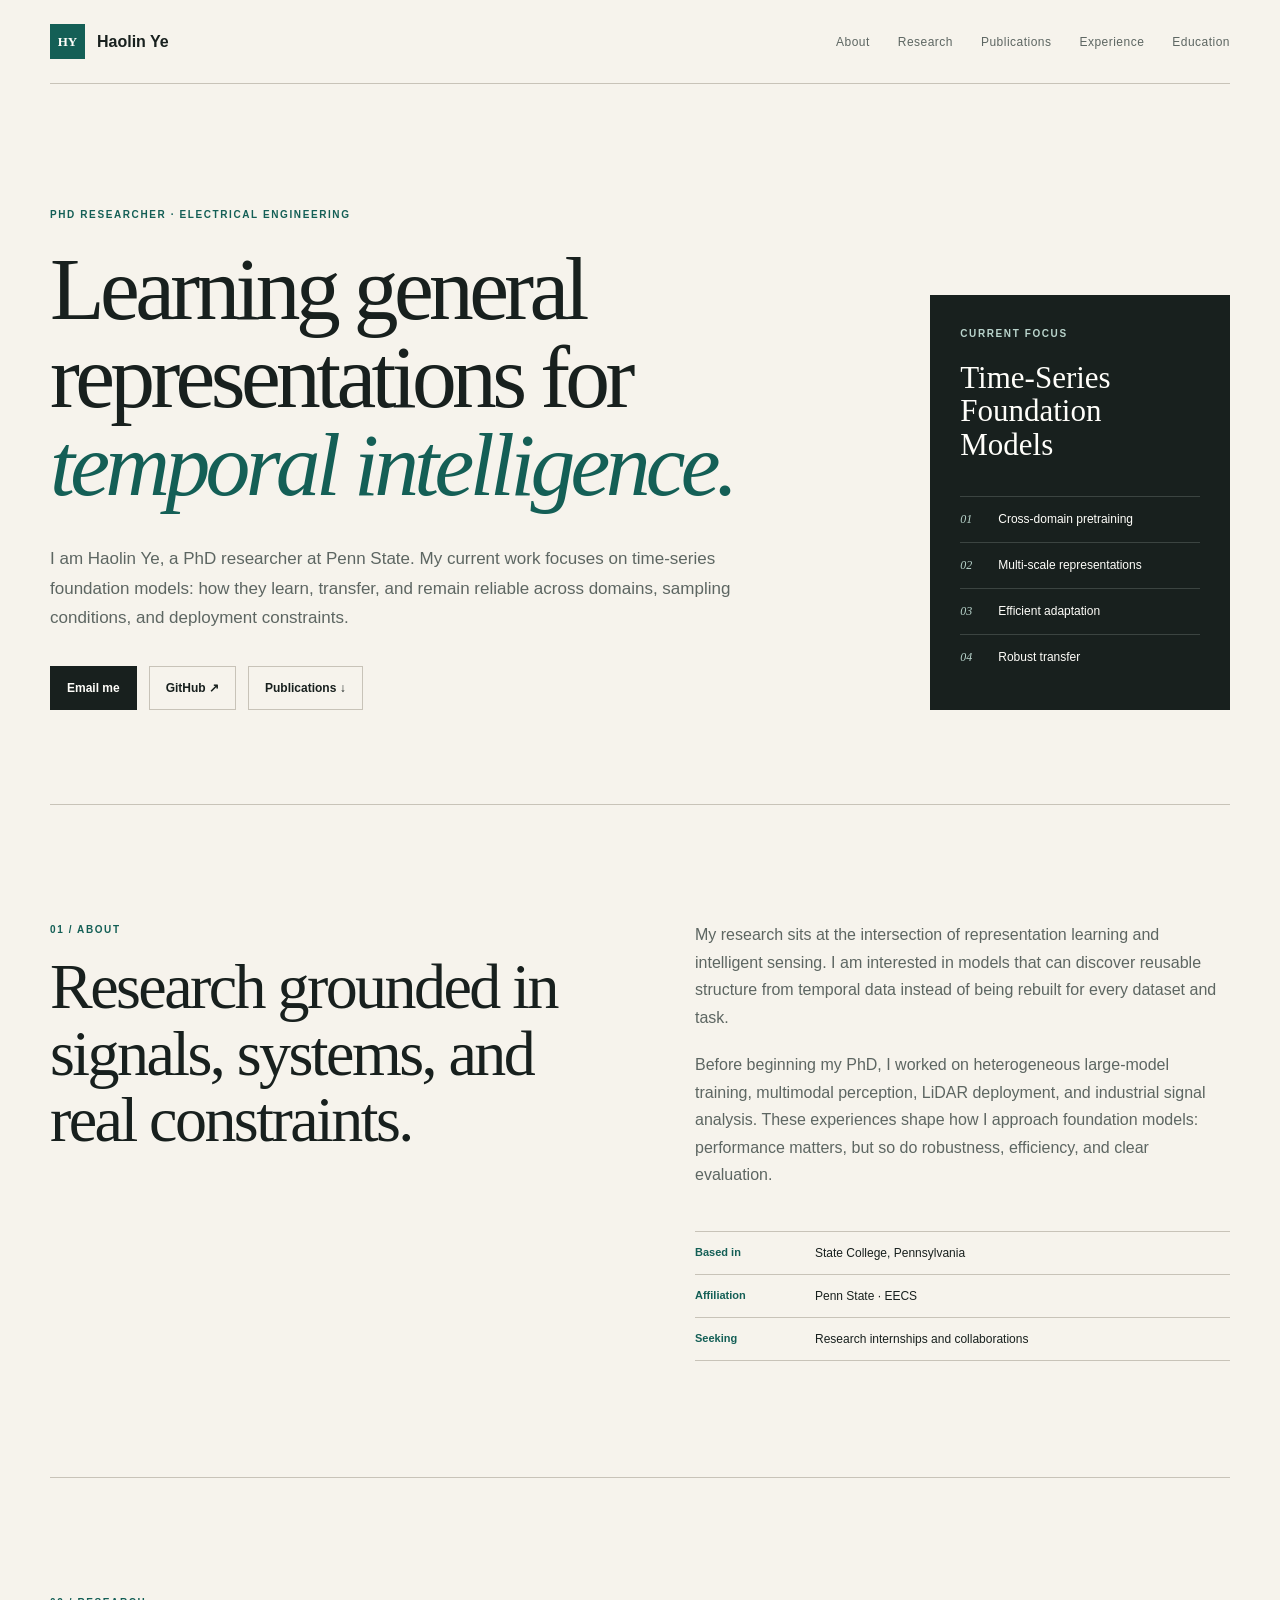
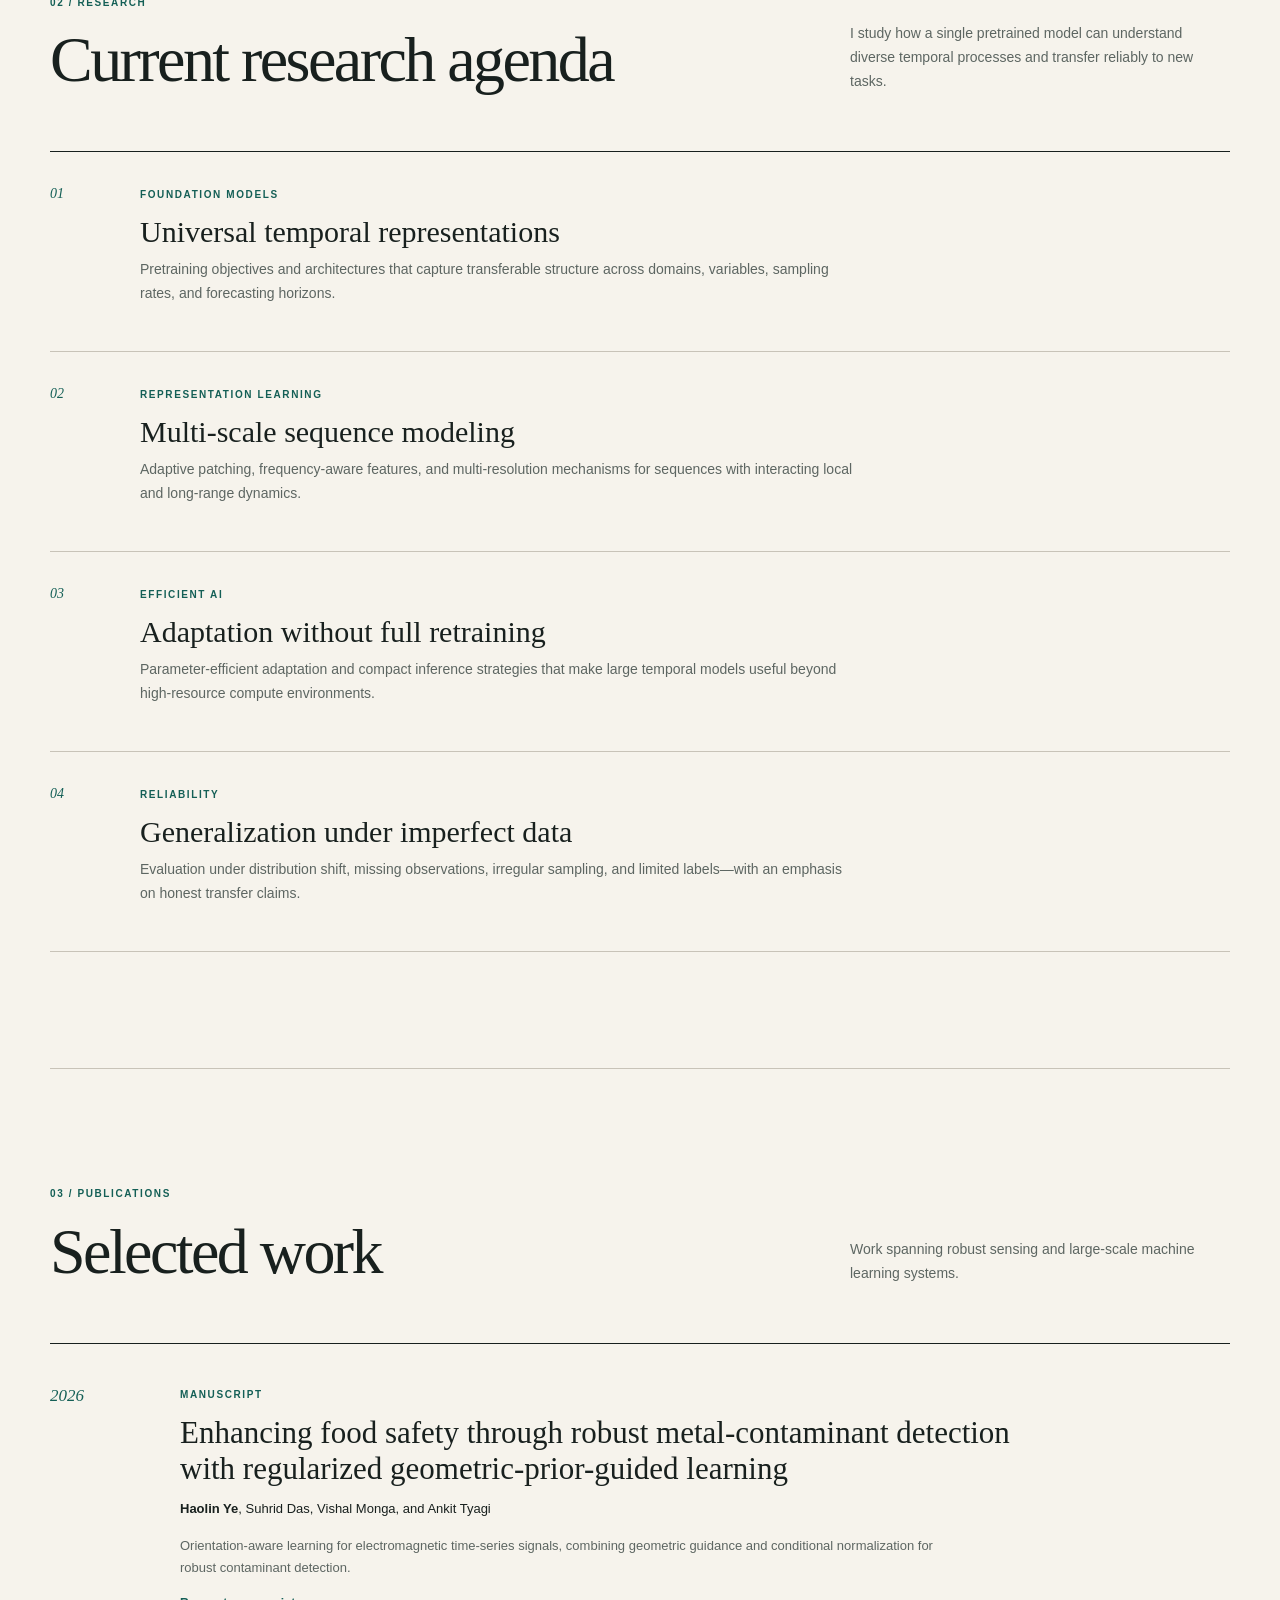
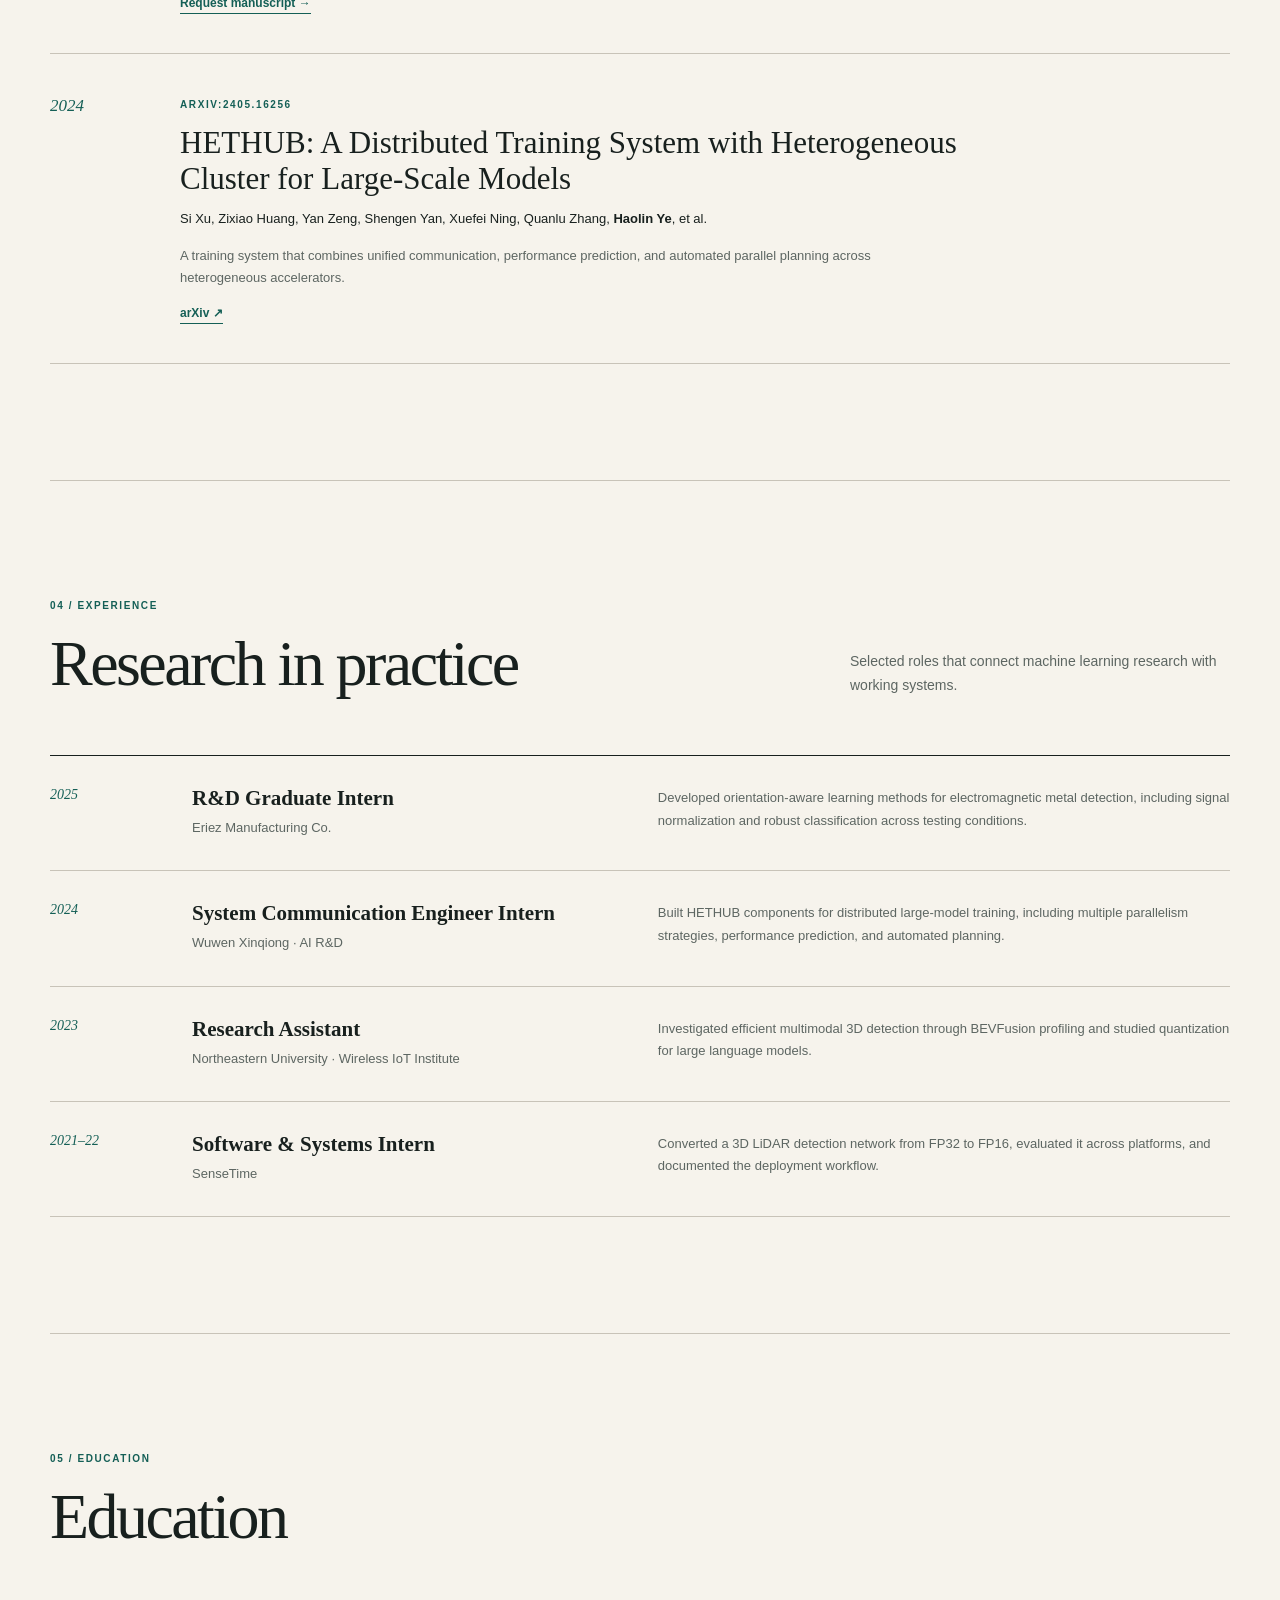
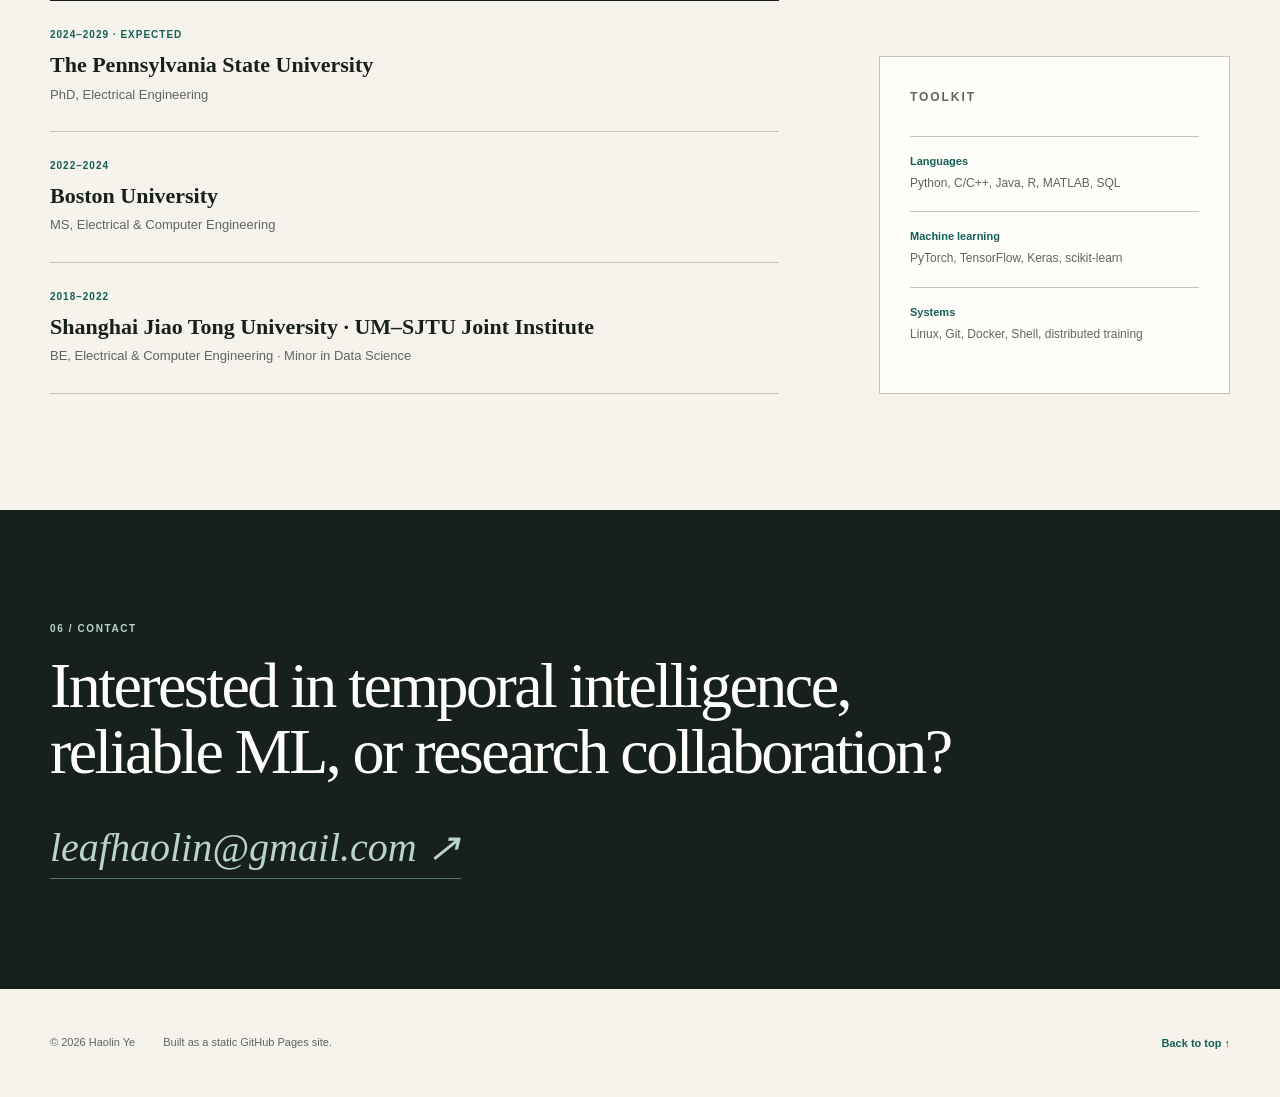
==== index.html @ 3d8181b7 "Rebuild site for GitHub Pages" ====
<!doctype html>
<html lang="en">
  <head>
    <meta charset="utf-8" />
    <meta name="viewport" content="width=device-width, initial-scale=1" />
    <meta name="theme-color" content="#f6f3ec" />
    <meta
      name="description"
      content="Haolin Ye is a PhD researcher in Electrical Engineering at Penn State, studying time-series foundation models, robust learning, and deployable AI systems."
    />
    <meta property="og:title" content="Haolin Ye | PhD Researcher" />
    <meta
      property="og:description"
      content="Research in time-series foundation models, robust learning, and deployable AI systems."
    />
    <meta property="og:type" content="website" />
    <meta property="og:url" content="https://leaf-hl.github.io/" />
    <link rel="canonical" href="https://leaf-hl.github.io/" />
    <link rel="stylesheet" href="styles.css" />
    <title>Haolin Ye | PhD Researcher</title>
  </head>
  <body>
    <a class="skip-link" href="#main">Skip to content</a>

    <header class="site-header">
      <a class="identity" href="#top" aria-label="Haolin Ye, homepage">
        <span class="identity-mark" aria-hidden="true">HY</span>
        <span>Haolin Ye</span>
      </a>
      <button class="menu-button" type="button" aria-expanded="false" aria-controls="site-nav">
        Menu
      </button>
      <nav id="site-nav" class="site-nav" aria-label="Primary navigation">
        <a href="#about">About</a>
        <a href="#research">Research</a>
        <a href="#publications">Publications</a>
        <a href="#experience">Experience</a>
        <a href="#education">Education</a>
      </nav>
    </header>

    <main id="main">
      <section class="hero" id="top">
        <div class="hero-copy">
          <p class="eyebrow">PhD Researcher · Electrical Engineering</p>
          <h1>Learning general representations for <em>temporal intelligence.</em></h1>
          <p class="hero-summary">
            I am Haolin Ye, a PhD researcher at Penn State. My current work focuses on
            time-series foundation models: how they learn, transfer, and remain reliable across
            domains, sampling conditions, and deployment constraints.
          </p>
          <div class="hero-links" aria-label="Contact and profiles">
            <a class="primary-link" href="mailto:leafhaolin@gmail.com">Email me</a>
            <a href="https://github.com/Leaf-hl" target="_blank" rel="noreferrer">GitHub ↗</a>
            <a href="#publications">Publications ↓</a>
          </div>
        </div>

        <aside class="focus-card" aria-label="Current research focus">
          <p class="card-label">Current focus</p>
          <p class="focus-title">Time-Series Foundation Models</p>
          <ol>
            <li><span>01</span>Cross-domain pretraining</li>
            <li><span>02</span>Multi-scale representations</li>
            <li><span>03</span>Efficient adaptation</li>
            <li><span>04</span>Robust transfer</li>
          </ol>
        </aside>
      </section>

      <section class="section intro-grid" id="about">
        <div>
          <p class="section-index">01 / About</p>
          <h2>Research grounded in signals, systems, and real constraints.</h2>
        </div>
        <div class="prose">
          <p>
            My research sits at the intersection of representation learning and intelligent
            sensing. I am interested in models that can discover reusable structure from temporal
            data instead of being rebuilt for every dataset and task.
          </p>
          <p>
            Before beginning my PhD, I worked on heterogeneous large-model training, multimodal
            perception, LiDAR deployment, and industrial signal analysis. These experiences shape
            how I approach foundation models: performance matters, but so do robustness,
            efficiency, and clear evaluation.
          </p>
          <dl class="quick-facts">
            <div><dt>Based in</dt><dd>State College, Pennsylvania</dd></div>
            <div><dt>Affiliation</dt><dd>Penn State · EECS</dd></div>
            <div><dt>Seeking</dt><dd>Research internships and collaborations</dd></div>
          </dl>
        </div>
      </section>

      <section class="section" id="research">
        <div class="section-heading">
          <div>
            <p class="section-index">02 / Research</p>
            <h2>Current research agenda</h2>
          </div>
          <p>
            I study how a single pretrained model can understand diverse temporal processes and
            transfer reliably to new tasks.
          </p>
        </div>

        <div class="research-list">
          <article>
            <span class="research-number">01</span>
            <div>
              <p class="card-label">Foundation models</p>
              <h3>Universal temporal representations</h3>
              <p>
                Pretraining objectives and architectures that capture transferable structure
                across domains, variables, sampling rates, and forecasting horizons.
              </p>
            </div>
          </article>
          <article>
            <span class="research-number">02</span>
            <div>
              <p class="card-label">Representation learning</p>
              <h3>Multi-scale sequence modeling</h3>
              <p>
                Adaptive patching, frequency-aware features, and multi-resolution mechanisms for
                sequences with interacting local and long-range dynamics.
              </p>
            </div>
          </article>
          <article>
            <span class="research-number">03</span>
            <div>
              <p class="card-label">Efficient AI</p>
              <h3>Adaptation without full retraining</h3>
              <p>
                Parameter-efficient adaptation and compact inference strategies that make large
                temporal models useful beyond high-resource compute environments.
              </p>
            </div>
          </article>
          <article>
            <span class="research-number">04</span>
            <div>
              <p class="card-label">Reliability</p>
              <h3>Generalization under imperfect data</h3>
              <p>
                Evaluation under distribution shift, missing observations, irregular sampling,
                and limited labels—with an emphasis on honest transfer claims.
              </p>
            </div>
          </article>
        </div>
      </section>

      <section class="section" id="publications">
        <div class="section-heading">
          <div>
            <p class="section-index">03 / Publications</p>
            <h2>Selected work</h2>
          </div>
          <p>Work spanning robust sensing and large-scale machine learning systems.</p>
        </div>

        <div class="publication-list">
          <article class="publication-item">
            <div class="publication-year">2026</div>
            <div>
              <p class="publication-status">Manuscript</p>
              <h3>
                Enhancing food safety through robust metal-contaminant detection with regularized
                geometric-prior-guided learning
              </h3>
              <p class="authors">
                <strong>Haolin Ye</strong>, Suhrid Das, Vishal Monga, and Ankit Tyagi
              </p>
              <p class="publication-note">
                Orientation-aware learning for electromagnetic time-series signals, combining
                geometric guidance and conditional normalization for robust contaminant detection.
              </p>
              <a href="mailto:leafhaolin@gmail.com?subject=Paper%20request%3A%20metal-contaminant%20detection">
                Request manuscript →
              </a>
            </div>
          </article>

          <article class="publication-item">
            <div class="publication-year">2024</div>
            <div>
              <p class="publication-status">arXiv:2405.16256</p>
              <h3>
                HETHUB: A Distributed Training System with Heterogeneous Cluster for Large-Scale
                Models
              </h3>
              <p class="authors">
                Si Xu, Zixiao Huang, Yan Zeng, Shengen Yan, Xuefei Ning, Quanlu Zhang,
                <strong>Haolin Ye</strong>, et al.
              </p>
              <p class="publication-note">
                A training system that combines unified communication, performance prediction,
                and automated parallel planning across heterogeneous accelerators.
              </p>
              <a href="https://arxiv.org/abs/2405.16256" target="_blank" rel="noreferrer">
                arXiv ↗
              </a>
            </div>
          </article>
        </div>
      </section>

      <section class="section" id="experience">
        <div class="section-heading">
          <div>
            <p class="section-index">04 / Experience</p>
            <h2>Research in practice</h2>
          </div>
          <p>Selected roles that connect machine learning research with working systems.</p>
        </div>

        <div class="timeline">
          <article>
            <div class="timeline-date">2025</div>
            <div class="timeline-role"><h3>R&amp;D Graduate Intern</h3><p>Eriez Manufacturing Co.</p></div>
            <p>
              Developed orientation-aware learning methods for electromagnetic metal detection,
              including signal normalization and robust classification across testing conditions.
            </p>
          </article>
          <article>
            <div class="timeline-date">2024</div>
            <div class="timeline-role"><h3>System Communication Engineer Intern</h3><p>Wuwen Xinqiong · AI R&amp;D</p></div>
            <p>
              Built HETHUB components for distributed large-model training, including multiple
              parallelism strategies, performance prediction, and automated planning.
            </p>
          </article>
          <article>
            <div class="timeline-date">2023</div>
            <div class="timeline-role"><h3>Research Assistant</h3><p>Northeastern University · Wireless IoT Institute</p></div>
            <p>
              Investigated efficient multimodal 3D detection through BEVFusion profiling and
              studied quantization for large language models.
            </p>
          </article>
          <article>
            <div class="timeline-date">2021–22</div>
            <div class="timeline-role"><h3>Software &amp; Systems Intern</h3><p>SenseTime</p></div>
            <p>
              Converted a 3D LiDAR detection network from FP32 to FP16, evaluated it across
              platforms, and documented the deployment workflow.
            </p>
          </article>
        </div>
      </section>

      <section class="section education-section" id="education">
        <div>
          <p class="section-index">05 / Education</p>
          <h2>Education</h2>
          <div class="education-list">
            <article>
              <p class="education-date">2024–2029 · expected</p>
              <h3>The Pennsylvania State University</h3>
              <p>PhD, Electrical Engineering</p>
            </article>
            <article>
              <p class="education-date">2022–2024</p>
              <h3>Boston University</h3>
              <p>MS, Electrical &amp; Computer Engineering</p>
            </article>
            <article>
              <p class="education-date">2018–2022</p>
              <h3>Shanghai Jiao Tong University · UM–SJTU Joint Institute</h3>
              <p>BE, Electrical &amp; Computer Engineering · Minor in Data Science</p>
            </article>
          </div>
        </div>

        <aside class="toolkit">
          <p class="section-index">Toolkit</p>
          <div><h3>Languages</h3><p>Python, C/C++, Java, R, MATLAB, SQL</p></div>
          <div><h3>Machine learning</h3><p>PyTorch, TensorFlow, Keras, scikit-learn</p></div>
          <div><h3>Systems</h3><p>Linux, Git, Docker, Shell, distributed training</p></div>
        </aside>
      </section>

      <section class="contact-section">
        <p class="section-index inverse">06 / Contact</p>
        <h2>Interested in temporal intelligence, reliable ML, or research collaboration?</h2>
        <a href="mailto:leafhaolin@gmail.com">leafhaolin@gmail.com ↗</a>
      </section>
    </main>

    <footer class="site-footer">
      <p>© <span id="current-year">2026</span> Haolin Ye</p>
      <p>Built as a static GitHub Pages site.</p>
      <a href="#top">Back to top ↑</a>
    </footer>

    <script src="script.js"></script>
  </body>
</html>
---- styles.css ----
:root {
  --paper: #f6f3ec;
  --paper-dark: #e9e3d7;
  --ink: #18201e;
  --muted: #5d6662;
  --green: #145f56;
  --green-soft: #b9d4cc;
  --line: #c8c3b8;
  --white: #fffefa;
  --max: 1180px;
}

* { box-sizing: border-box; }
html { scroll-behavior: smooth; }
body {
  margin: 0;
  color: var(--ink);
  background: var(--paper);
  font-family: Arial, Helvetica, sans-serif;
  -webkit-font-smoothing: antialiased;
}
a { color: inherit; text-decoration: none; }
p { line-height: 1.72; }
strong { font-weight: 700; }
::selection { color: var(--ink); background: var(--green-soft); }

.skip-link {
  position: fixed;
  top: 8px;
  left: 8px;
  z-index: 20;
  padding: 10px 14px;
  color: var(--white);
  background: var(--ink);
  transform: translateY(-150%);
}
.skip-link:focus { transform: translateY(0); }

.site-header,
.hero,
.section,
.site-footer {
  width: min(var(--max), calc(100% - 64px));
  margin-inline: auto;
}

.site-header {
  min-height: 84px;
  display: flex;
  align-items: center;
  justify-content: space-between;
  border-bottom: 1px solid var(--line);
}
.identity { display: inline-flex; align-items: center; gap: 12px; font-weight: 700; }
.identity-mark {
  width: 35px;
  height: 35px;
  display: grid;
  place-items: center;
  color: var(--white);
  background: var(--green);
  font: 700 13px Georgia, serif;
}
.site-nav { display: flex; align-items: center; gap: 28px; }
.site-nav a { color: var(--muted); font-size: 12px; letter-spacing: .04em; }
.site-nav a:hover,
.site-nav a:focus-visible { color: var(--green); }
.menu-button { display: none; }

.hero {
  min-height: 720px;
  padding: 112px 0 94px;
  display: grid;
  grid-template-columns: minmax(0, 1.45fr) minmax(280px, .55fr);
  gap: 90px;
  align-items: end;
}
.eyebrow,
.section-index,
.card-label,
.publication-status {
  margin: 0;
  color: var(--green);
  font-size: 10px;
  font-weight: 700;
  letter-spacing: .16em;
  text-transform: uppercase;
}
.hero h1 {
  max-width: 870px;
  margin: 22px 0 36px;
  font: 400 clamp(52px, 7vw, 92px)/.98 Georgia, "Times New Roman", serif;
  letter-spacing: -.052em;
}
.hero h1 em { color: var(--green); font-weight: 400; }
.hero-summary { max-width: 700px; margin: 0; color: var(--muted); font-size: 17px; }
.hero-links { margin-top: 34px; display: flex; flex-wrap: wrap; gap: 12px; align-items: center; }
.hero-links a {
  min-height: 44px;
  padding: 0 16px;
  display: inline-flex;
  align-items: center;
  border: 1px solid var(--line);
  font-size: 12px;
  font-weight: 700;
}
.hero-links .primary-link { color: var(--white); border-color: var(--ink); background: var(--ink); }
.hero-links a:hover { border-color: var(--green); }

.focus-card { padding: 30px; color: var(--white); background: var(--ink); }
.focus-card .card-label { color: var(--green-soft); }
.focus-title { margin: 18px 0 35px; font: 400 31px/1.08 Georgia, serif; }
.focus-card ol { margin: 0; padding: 0; list-style: none; }
.focus-card li { padding: 15px 0; display: grid; grid-template-columns: 38px 1fr; border-top: 1px solid #3b4441; font-size: 12px; }
.focus-card li span { color: var(--green-soft); font: italic 12px Georgia, serif; }

.section { padding: 116px 0; border-top: 1px solid var(--line); }
.section h2,
.contact-section h2 {
  margin: 16px 0 0;
  font: 400 clamp(39px, 5vw, 65px)/1.04 Georgia, "Times New Roman", serif;
  letter-spacing: -.04em;
}
.intro-grid { display: grid; grid-template-columns: 1fr 1fr; gap: 110px; }
.prose > p { margin: 0 0 20px; color: var(--muted); font-size: 16px; }
.quick-facts { margin: 42px 0 0; border-top: 1px solid var(--line); }
.quick-facts div { padding: 14px 0; display: grid; grid-template-columns: 120px 1fr; border-bottom: 1px solid var(--line); }
.quick-facts dt { color: var(--green); font-size: 11px; font-weight: 700; }
.quick-facts dd { margin: 0; font-size: 12px; }

.section-heading { margin-bottom: 58px; display: grid; grid-template-columns: 1fr 380px; gap: 70px; align-items: end; }
.section-heading > p { margin: 0; color: var(--muted); font-size: 14px; }
.research-list { border-top: 1px solid var(--ink); }
.research-list article {
  min-height: 200px;
  padding: 34px 0;
  display: grid;
  grid-template-columns: 90px 1fr;
  border-bottom: 1px solid var(--line);
}
.research-number { color: var(--green); font: italic 14px Georgia, serif; }
.research-list h3 { margin: 11px 0 9px; font: 400 30px/1.1 Georgia, serif; }
.research-list article p:last-child { max-width: 720px; margin: 0; color: var(--muted); font-size: 14px; }

.publication-list { border-top: 1px solid var(--ink); }
.publication-item { padding: 42px 0; display: grid; grid-template-columns: 130px 1fr; border-bottom: 1px solid var(--line); }
.publication-year { color: var(--green); font: italic 17px Georgia, serif; }
.publication-item h3 { max-width: 870px; margin: 12px 0 11px; font: 400 31px/1.16 Georgia, serif; }
.authors { margin: 0; color: var(--ink); font-size: 13px; }
.publication-note { max-width: 760px; margin: 14px 0; color: var(--muted); font-size: 13px; }
.publication-item a { color: var(--green); font-size: 12px; font-weight: 700; border-bottom: 1px solid var(--green); padding-bottom: 3px; }

.timeline { border-top: 1px solid var(--ink); }
.timeline article { padding: 31px 0; display: grid; grid-template-columns: 100px 1fr 1.35fr; gap: 42px; border-bottom: 1px solid var(--line); }
.timeline-date { color: var(--green); font: italic 14px Georgia, serif; }
.timeline-role h3 { margin: 0 0 6px; font: 600 21px/1.14 Georgia, serif; }
.timeline-role p,
.timeline article > p { margin: 0; color: var(--muted); font-size: 13px; }

.education-section { display: grid; grid-template-columns: 1.35fr .65fr; gap: 100px; }
.education-list { margin-top: 50px; border-top: 1px solid var(--ink); }
.education-list article { padding: 25px 0; border-bottom: 1px solid var(--line); }
.education-date { margin: 0 0 9px; color: var(--green); font-size: 10px; font-weight: 700; letter-spacing: .1em; text-transform: uppercase; }
.education-list h3 { margin: 0 0 6px; font: 600 22px/1.15 Georgia, serif; }
.education-list article > p:last-child { margin: 0; color: var(--muted); font-size: 13px; }
.toolkit { align-self: end; padding: 30px; border: 1px solid var(--line); background: var(--white); }
.toolkit > div { padding: 18px 0; border-top: 1px solid var(--line); }
.toolkit > div:first-of-type { margin-top: 28px; }
.toolkit h3 { margin: 0 0 6px; color: var(--green); font-size: 11px; }
.toolkit p { margin: 0; color: var(--muted); font-size: 12px; }

.contact-section { padding: 110px max(32px, calc((100vw - var(--max)) / 2)); color: var(--white); background: var(--ink); }
.section-index.inverse { color: var(--green-soft); }
.contact-section h2 { max-width: 980px; }
.contact-section > a { display: inline-block; margin-top: 38px; color: var(--green-soft); font: italic clamp(24px, 3.2vw, 40px) Georgia, serif; border-bottom: 1px solid #59766f; padding-bottom: 7px; }

.site-footer { min-height: 108px; display: flex; align-items: center; gap: 28px; }
.site-footer p { margin: 0; color: var(--muted); font-size: 11px; }
.site-footer p:nth-child(2) { margin-right: auto; }
.site-footer a { color: var(--green); font-size: 11px; font-weight: 700; }

@media (max-width: 850px) {
  .hero { grid-template-columns: 1fr; min-height: auto; }
  .focus-card { max-width: 520px; }
  .intro-grid,
  .education-section { grid-template-columns: 1fr; gap: 60px; }
  .section-heading { grid-template-columns: 1fr; gap: 24px; }
  .timeline article { grid-template-columns: 75px 1fr; gap: 16px 30px; }
  .timeline article > p { grid-column: 2; }
}

@media (max-width: 650px) {
  .site-header,
  .hero,
  .section,
  .site-footer { width: min(var(--max), calc(100% - 36px)); }
  .site-header { position: relative; min-height: 70px; }
  .menu-button { display: inline-flex; border: 0; color: var(--green); background: transparent; font: 700 11px Arial, sans-serif; text-transform: uppercase; letter-spacing: .1em; }
  .site-nav {
    position: absolute;
    top: 70px;
    left: -18px;
    right: -18px;
    z-index: 10;
    padding: 18px;
    display: none;
    flex-direction: column;
    align-items: stretch;
    gap: 0;
    border-bottom: 1px solid var(--line);
    background: var(--paper);
  }
  .site-nav.is-open { display: flex; }
  .site-nav a { padding: 12px 0; }
  .hero { padding: 76px 0; gap: 54px; }
  .hero h1 { font-size: clamp(46px, 14vw, 68px); }
  .section { padding: 80px 0; }
  .research-list article { grid-template-columns: 44px 1fr; }
  .publication-item { grid-template-columns: 1fr; gap: 14px; }
  .timeline article { grid-template-columns: 1fr; }
  .timeline article > p { grid-column: 1; }
  .site-footer { padding: 28px 0; flex-wrap: wrap; }
  .site-footer p:nth-child(2) { width: 100%; order: 3; }
}

@media (prefers-reduced-motion: reduce) {
  html { scroll-behavior: auto; }
}
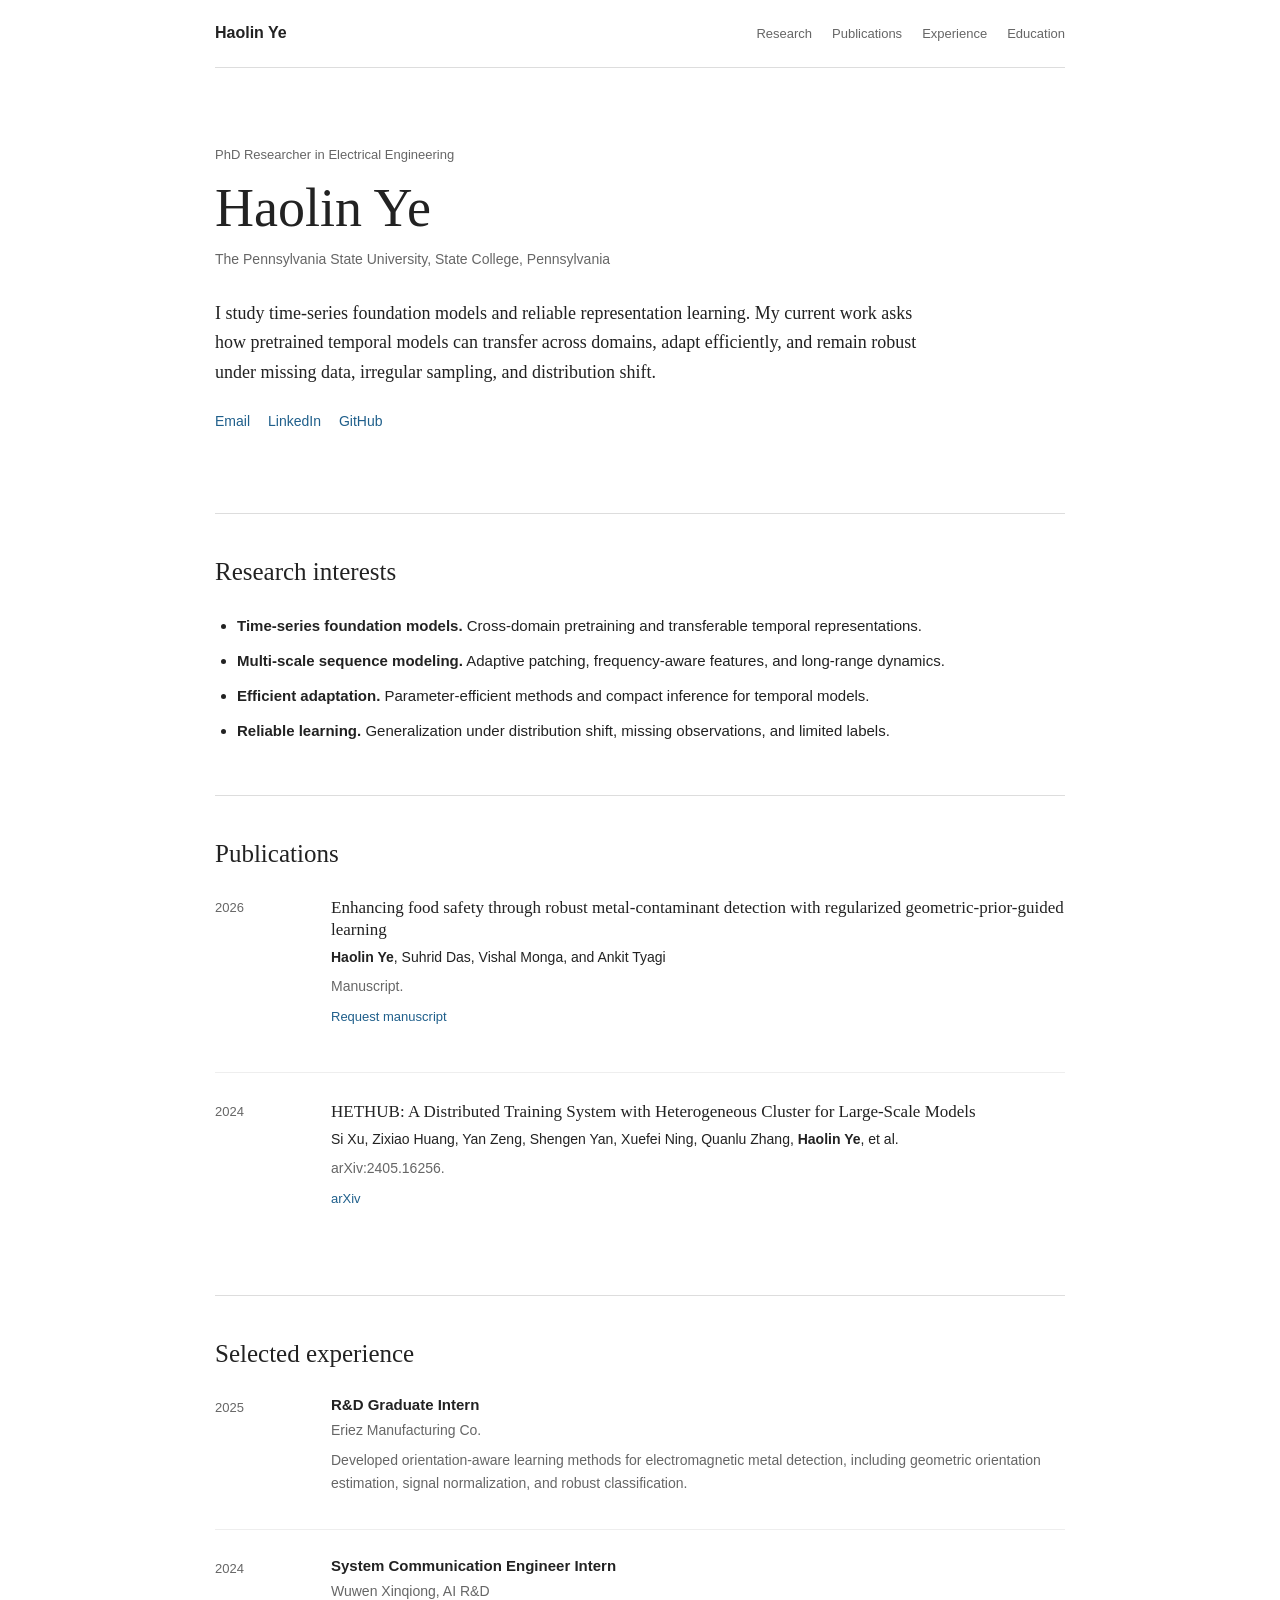
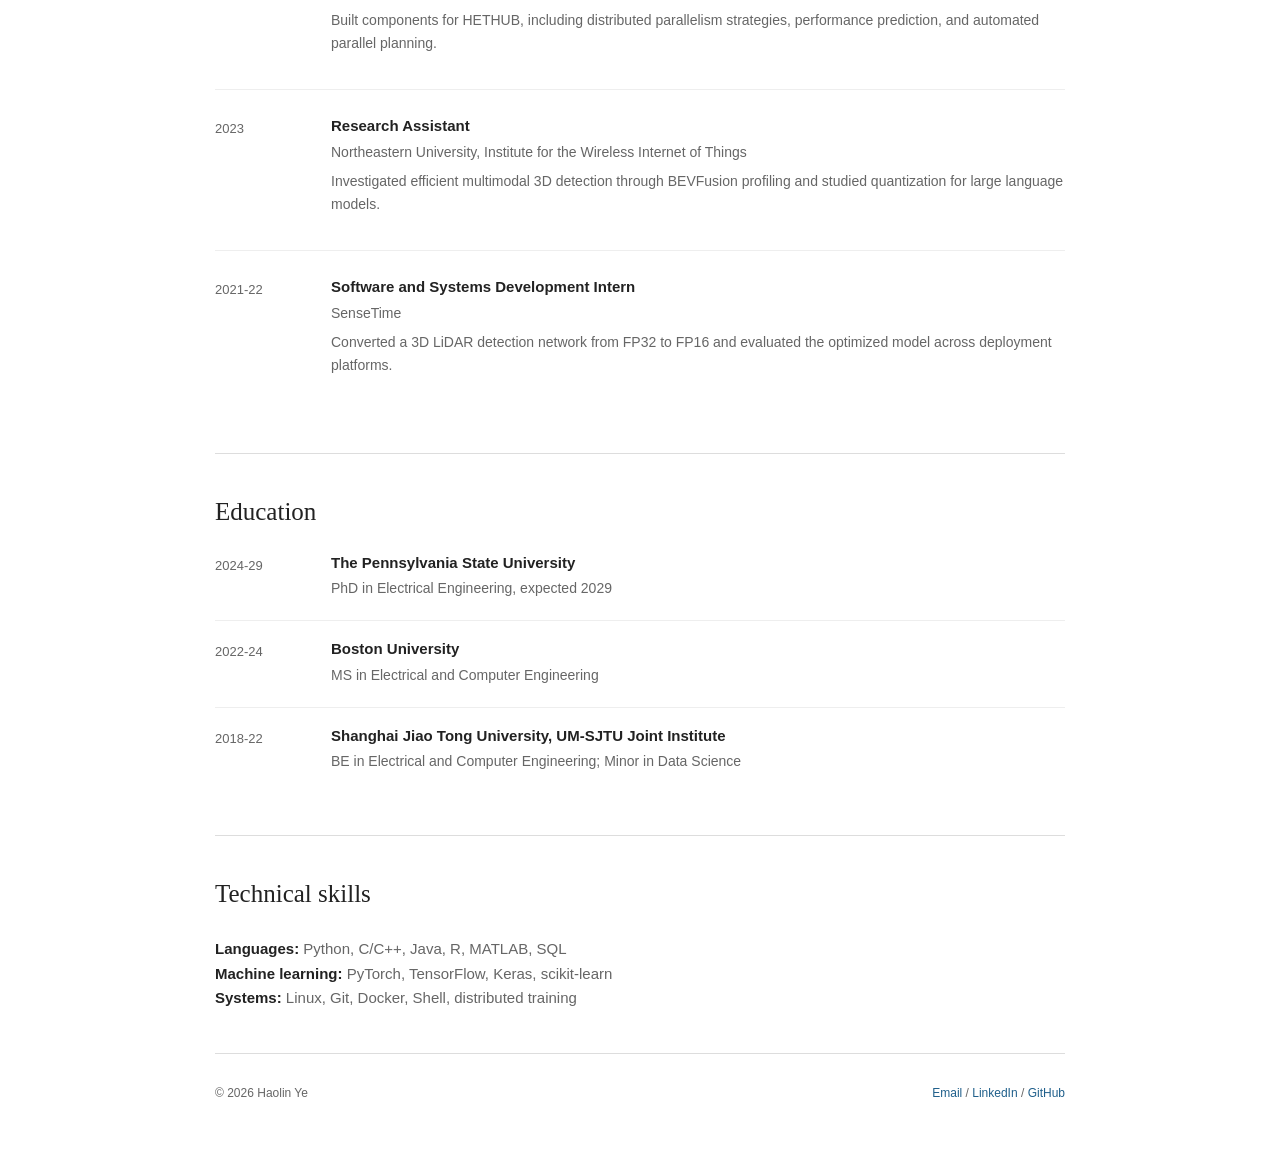
==== commit 4724a7f4: "Simplify academic homepage" ====
--- a/index.html
+++ b/index.html
@@ -3,15 +3,15 @@
   <head>
     <meta charset="utf-8" />
     <meta name="viewport" content="width=device-width, initial-scale=1" />
-    <meta name="theme-color" content="#f6f3ec" />
+    <meta name="theme-color" content="#ffffff" />
     <meta
       name="description"
-      content="Haolin Ye is a PhD researcher in Electrical Engineering at Penn State, studying time-series foundation models, robust learning, and deployable AI systems."
+      content="Haolin Ye is a PhD researcher in Electrical Engineering at Penn State working on time-series foundation models, robust learning, and efficient AI systems."
     />
     <meta property="og:title" content="Haolin Ye | PhD Researcher" />
     <meta
       property="og:description"
-      content="Research in time-series foundation models, robust learning, and deployable AI systems."
+      content="Research in time-series foundation models, robust learning, and efficient AI systems."
     />
     <meta property="og:type" content="website" />
     <meta property="og:url" content="https://leaf-hl.github.io/" />
@@ -23,15 +23,8 @@
     <a class="skip-link" href="#main">Skip to content</a>
 
     <header class="site-header">
-      <a class="identity" href="#top" aria-label="Haolin Ye, homepage">
-        <span class="identity-mark" aria-hidden="true">HY</span>
-        <span>Haolin Ye</span>
-      </a>
-      <button class="menu-button" type="button" aria-expanded="false" aria-controls="site-nav">
-        Menu
-      </button>
-      <nav id="site-nav" class="site-nav" aria-label="Primary navigation">
-        <a href="#about">About</a>
+      <a class="site-name" href="#top">Haolin Ye</a>
+      <nav aria-label="Primary navigation">
         <a href="#research">Research</a>
         <a href="#publications">Publications</a>
         <a href="#experience">Experience</a>
@@ -40,261 +33,187 @@
     </header>
 
     <main id="main">
-      <section class="hero" id="top">
-        <div class="hero-copy">
-          <p class="eyebrow">PhD Researcher · Electrical Engineering</p>
-          <h1>Learning general representations for <em>temporal intelligence.</em></h1>
-          <p class="hero-summary">
-            I am Haolin Ye, a PhD researcher at Penn State. My current work focuses on
-            time-series foundation models: how they learn, transfer, and remain reliable across
-            domains, sampling conditions, and deployment constraints.
-          </p>
-          <div class="hero-links" aria-label="Contact and profiles">
-            <a class="primary-link" href="mailto:leafhaolin@gmail.com">Email me</a>
-            <a href="https://github.com/Leaf-hl" target="_blank" rel="noreferrer">GitHub ↗</a>
-            <a href="#publications">Publications ↓</a>
-          </div>
-        </div>
-
-        <aside class="focus-card" aria-label="Current research focus">
-          <p class="card-label">Current focus</p>
-          <p class="focus-title">Time-Series Foundation Models</p>
-          <ol>
-            <li><span>01</span>Cross-domain pretraining</li>
-            <li><span>02</span>Multi-scale representations</li>
-            <li><span>03</span>Efficient adaptation</li>
-            <li><span>04</span>Robust transfer</li>
-          </ol>
-        </aside>
-      </section>
-
-      <section class="section intro-grid" id="about">
-        <div>
-          <p class="section-index">01 / About</p>
-          <h2>Research grounded in signals, systems, and real constraints.</h2>
-        </div>
-        <div class="prose">
-          <p>
-            My research sits at the intersection of representation learning and intelligent
-            sensing. I am interested in models that can discover reusable structure from temporal
-            data instead of being rebuilt for every dataset and task.
-          </p>
-          <p>
-            Before beginning my PhD, I worked on heterogeneous large-model training, multimodal
-            perception, LiDAR deployment, and industrial signal analysis. These experiences shape
-            how I approach foundation models: performance matters, but so do robustness,
-            efficiency, and clear evaluation.
-          </p>
-          <dl class="quick-facts">
-            <div><dt>Based in</dt><dd>State College, Pennsylvania</dd></div>
-            <div><dt>Affiliation</dt><dd>Penn State · EECS</dd></div>
-            <div><dt>Seeking</dt><dd>Research internships and collaborations</dd></div>
-          </dl>
-        </div>
+      <section class="intro" id="top">
+        <p class="kicker">PhD Researcher in Electrical Engineering</p>
+        <h1>Haolin Ye</h1>
+        <p class="affiliation">
+          The Pennsylvania State University, State College, Pennsylvania
+        </p>
+        <p class="summary">
+          I study time-series foundation models and reliable representation learning. My current
+          work asks how pretrained temporal models can transfer across domains, adapt efficiently,
+          and remain robust under missing data, irregular sampling, and distribution shift.
+        </p>
+        <p class="links" aria-label="Contact and profiles">
+          <a href="mailto:leafhaolin@gmail.com">Email</a>
+          <a href="https://www.linkedin.com/in/haolin-ye-6b43791b0/" target="_blank" rel="noreferrer">LinkedIn</a>
+          <a href="https://github.com/Leaf-hl" target="_blank" rel="noreferrer">GitHub</a>
+        </p>
       </section>
 
       <section class="section" id="research">
-        <div class="section-heading">
-          <div>
-            <p class="section-index">02 / Research</p>
-            <h2>Current research agenda</h2>
-          </div>
-          <p>
-            I study how a single pretrained model can understand diverse temporal processes and
-            transfer reliably to new tasks.
-          </p>
-        </div>
-
-        <div class="research-list">
-          <article>
-            <span class="research-number">01</span>
-            <div>
-              <p class="card-label">Foundation models</p>
-              <h3>Universal temporal representations</h3>
-              <p>
-                Pretraining objectives and architectures that capture transferable structure
-                across domains, variables, sampling rates, and forecasting horizons.
-              </p>
-            </div>
-          </article>
-          <article>
-            <span class="research-number">02</span>
-            <div>
-              <p class="card-label">Representation learning</p>
-              <h3>Multi-scale sequence modeling</h3>
-              <p>
-                Adaptive patching, frequency-aware features, and multi-resolution mechanisms for
-                sequences with interacting local and long-range dynamics.
-              </p>
-            </div>
-          </article>
-          <article>
-            <span class="research-number">03</span>
-            <div>
-              <p class="card-label">Efficient AI</p>
-              <h3>Adaptation without full retraining</h3>
-              <p>
-                Parameter-efficient adaptation and compact inference strategies that make large
-                temporal models useful beyond high-resource compute environments.
-              </p>
-            </div>
-          </article>
-          <article>
-            <span class="research-number">04</span>
-            <div>
-              <p class="card-label">Reliability</p>
-              <h3>Generalization under imperfect data</h3>
-              <p>
-                Evaluation under distribution shift, missing observations, irregular sampling,
-                and limited labels—with an emphasis on honest transfer claims.
-              </p>
-            </div>
-          </article>
-        </div>
+        <h2>Research interests</h2>
+        <ul class="interest-list">
+          <li>
+            <strong>Time-series foundation models.</strong>
+            Cross-domain pretraining and transferable temporal representations.
+          </li>
+          <li>
+            <strong>Multi-scale sequence modeling.</strong>
+            Adaptive patching, frequency-aware features, and long-range dynamics.
+          </li>
+          <li>
+            <strong>Efficient adaptation.</strong>
+            Parameter-efficient methods and compact inference for temporal models.
+          </li>
+          <li>
+            <strong>Reliable learning.</strong>
+            Generalization under distribution shift, missing observations, and limited labels.
+          </li>
+        </ul>
       </section>
 
       <section class="section" id="publications">
-        <div class="section-heading">
-          <div>
-            <p class="section-index">03 / Publications</p>
-            <h2>Selected work</h2>
-          </div>
-          <p>Work spanning robust sensing and large-scale machine learning systems.</p>
-        </div>
-
-        <div class="publication-list">
-          <article class="publication-item">
-            <div class="publication-year">2026</div>
-            <div>
-              <p class="publication-status">Manuscript</p>
-              <h3>
-                Enhancing food safety through robust metal-contaminant detection with regularized
-                geometric-prior-guided learning
-              </h3>
-              <p class="authors">
-                <strong>Haolin Ye</strong>, Suhrid Das, Vishal Monga, and Ankit Tyagi
-              </p>
-              <p class="publication-note">
-                Orientation-aware learning for electromagnetic time-series signals, combining
-                geometric guidance and conditional normalization for robust contaminant detection.
-              </p>
+        <h2>Publications</h2>
+
+        <article class="publication">
+          <p class="year">2026</p>
+          <div>
+            <h3>
+              Enhancing food safety through robust metal-contaminant detection with regularized
+              geometric-prior-guided learning
+            </h3>
+            <p class="authors">
+              <strong>Haolin Ye</strong>, Suhrid Das, Vishal Monga, and Ankit Tyagi
+            </p>
+            <p class="venue">Manuscript.</p>
+            <p class="paper-links">
               <a href="mailto:leafhaolin@gmail.com?subject=Paper%20request%3A%20metal-contaminant%20detection">
-                Request manuscript →
+                Request manuscript
               </a>
-            </div>
-          </article>
-
-          <article class="publication-item">
-            <div class="publication-year">2024</div>
-            <div>
-              <p class="publication-status">arXiv:2405.16256</p>
-              <h3>
-                HETHUB: A Distributed Training System with Heterogeneous Cluster for Large-Scale
-                Models
-              </h3>
-              <p class="authors">
-                Si Xu, Zixiao Huang, Yan Zeng, Shengen Yan, Xuefei Ning, Quanlu Zhang,
-                <strong>Haolin Ye</strong>, et al.
-              </p>
-              <p class="publication-note">
-                A training system that combines unified communication, performance prediction,
-                and automated parallel planning across heterogeneous accelerators.
-              </p>
-              <a href="https://arxiv.org/abs/2405.16256" target="_blank" rel="noreferrer">
-                arXiv ↗
-              </a>
-            </div>
-          </article>
-        </div>
+            </p>
+          </div>
+        </article>
+
+        <article class="publication">
+          <p class="year">2024</p>
+          <div>
+            <h3>
+              HETHUB: A Distributed Training System with Heterogeneous Cluster for Large-Scale
+              Models
+            </h3>
+            <p class="authors">
+              Si Xu, Zixiao Huang, Yan Zeng, Shengen Yan, Xuefei Ning, Quanlu Zhang,
+              <strong>Haolin Ye</strong>, et al.
+            </p>
+            <p class="venue">arXiv:2405.16256.</p>
+            <p class="paper-links">
+              <a href="https://arxiv.org/abs/2405.16256" target="_blank" rel="noreferrer">arXiv</a>
+            </p>
+          </div>
+        </article>
       </section>
 
       <section class="section" id="experience">
-        <div class="section-heading">
-          <div>
-            <p class="section-index">04 / Experience</p>
-            <h2>Research in practice</h2>
-          </div>
-          <p>Selected roles that connect machine learning research with working systems.</p>
-        </div>
-
-        <div class="timeline">
-          <article>
-            <div class="timeline-date">2025</div>
-            <div class="timeline-role"><h3>R&amp;D Graduate Intern</h3><p>Eriez Manufacturing Co.</p></div>
+        <h2>Selected experience</h2>
+
+        <article class="entry">
+          <div class="entry-meta">2025</div>
+          <div>
+            <h3>R&amp;D Graduate Intern</h3>
+            <p class="organization">Eriez Manufacturing Co.</p>
             <p>
               Developed orientation-aware learning methods for electromagnetic metal detection,
-              including signal normalization and robust classification across testing conditions.
-            </p>
-          </article>
-          <article>
-            <div class="timeline-date">2024</div>
-            <div class="timeline-role"><h3>System Communication Engineer Intern</h3><p>Wuwen Xinqiong · AI R&amp;D</p></div>
-            <p>
-              Built HETHUB components for distributed large-model training, including multiple
-              parallelism strategies, performance prediction, and automated planning.
-            </p>
-          </article>
-          <article>
-            <div class="timeline-date">2023</div>
-            <div class="timeline-role"><h3>Research Assistant</h3><p>Northeastern University · Wireless IoT Institute</p></div>
+              including geometric orientation estimation, signal normalization, and robust
+              classification.
+            </p>
+          </div>
+        </article>
+
+        <article class="entry">
+          <div class="entry-meta">2024</div>
+          <div>
+            <h3>System Communication Engineer Intern</h3>
+            <p class="organization">Wuwen Xinqiong, AI R&amp;D</p>
+            <p>
+              Built components for HETHUB, including distributed parallelism strategies,
+              performance prediction, and automated parallel planning.
+            </p>
+          </div>
+        </article>
+
+        <article class="entry">
+          <div class="entry-meta">2023</div>
+          <div>
+            <h3>Research Assistant</h3>
+            <p class="organization">Northeastern University, Institute for the Wireless Internet of Things</p>
             <p>
               Investigated efficient multimodal 3D detection through BEVFusion profiling and
               studied quantization for large language models.
             </p>
-          </article>
-          <article>
-            <div class="timeline-date">2021–22</div>
-            <div class="timeline-role"><h3>Software &amp; Systems Intern</h3><p>SenseTime</p></div>
-            <p>
-              Converted a 3D LiDAR detection network from FP32 to FP16, evaluated it across
-              platforms, and documented the deployment workflow.
-            </p>
-          </article>
-        </div>
-      </section>
-
-      <section class="section education-section" id="education">
-        <div>
-          <p class="section-index">05 / Education</p>
-          <h2>Education</h2>
-          <div class="education-list">
-            <article>
-              <p class="education-date">2024–2029 · expected</p>
-              <h3>The Pennsylvania State University</h3>
-              <p>PhD, Electrical Engineering</p>
-            </article>
-            <article>
-              <p class="education-date">2022–2024</p>
-              <h3>Boston University</h3>
-              <p>MS, Electrical &amp; Computer Engineering</p>
-            </article>
-            <article>
-              <p class="education-date">2018–2022</p>
-              <h3>Shanghai Jiao Tong University · UM–SJTU Joint Institute</h3>
-              <p>BE, Electrical &amp; Computer Engineering · Minor in Data Science</p>
-            </article>
-          </div>
-        </div>
-
-        <aside class="toolkit">
-          <p class="section-index">Toolkit</p>
-          <div><h3>Languages</h3><p>Python, C/C++, Java, R, MATLAB, SQL</p></div>
-          <div><h3>Machine learning</h3><p>PyTorch, TensorFlow, Keras, scikit-learn</p></div>
-          <div><h3>Systems</h3><p>Linux, Git, Docker, Shell, distributed training</p></div>
-        </aside>
-      </section>
-
-      <section class="contact-section">
-        <p class="section-index inverse">06 / Contact</p>
-        <h2>Interested in temporal intelligence, reliable ML, or research collaboration?</h2>
-        <a href="mailto:leafhaolin@gmail.com">leafhaolin@gmail.com ↗</a>
+          </div>
+        </article>
+
+        <article class="entry">
+          <div class="entry-meta">2021-22</div>
+          <div>
+            <h3>Software and Systems Development Intern</h3>
+            <p class="organization">SenseTime</p>
+            <p>
+              Converted a 3D LiDAR detection network from FP32 to FP16 and evaluated the optimized
+              model across deployment platforms.
+            </p>
+          </div>
+        </article>
+      </section>
+
+      <section class="section" id="education">
+        <h2>Education</h2>
+
+        <article class="entry compact">
+          <div class="entry-meta">2024-29</div>
+          <div>
+            <h3>The Pennsylvania State University</h3>
+            <p>PhD in Electrical Engineering, expected 2029</p>
+          </div>
+        </article>
+
+        <article class="entry compact">
+          <div class="entry-meta">2022-24</div>
+          <div>
+            <h3>Boston University</h3>
+            <p>MS in Electrical and Computer Engineering</p>
+          </div>
+        </article>
+
+        <article class="entry compact">
+          <div class="entry-meta">2018-22</div>
+          <div>
+            <h3>Shanghai Jiao Tong University, UM-SJTU Joint Institute</h3>
+            <p>BE in Electrical and Computer Engineering; Minor in Data Science</p>
+          </div>
+        </article>
+      </section>
+
+      <section class="section" id="skills">
+        <h2>Technical skills</h2>
+        <p>
+          <strong>Languages:</strong> Python, C/C++, Java, R, MATLAB, SQL<br />
+          <strong>Machine learning:</strong> PyTorch, TensorFlow, Keras, scikit-learn<br />
+          <strong>Systems:</strong> Linux, Git, Docker, Shell, distributed training
+        </p>
       </section>
     </main>
 
     <footer class="site-footer">
-      <p>© <span id="current-year">2026</span> Haolin Ye</p>
-      <p>Built as a static GitHub Pages site.</p>
-      <a href="#top">Back to top ↑</a>
+      <p>&copy; <span id="current-year">2026</span> Haolin Ye</p>
+      <p>
+        <a href="mailto:leafhaolin@gmail.com">Email</a>
+        <span aria-hidden="true"> / </span>
+        <a href="https://www.linkedin.com/in/haolin-ye-6b43791b0/" target="_blank" rel="noreferrer">LinkedIn</a>
+        <span aria-hidden="true"> / </span>
+        <a href="https://github.com/Leaf-hl" target="_blank" rel="noreferrer">GitHub</a>
+      </p>
     </footer>
 
     <script src="script.js"></script>
--- a/styles.css
+++ b/styles.css
@@ -1,226 +1,239 @@
 :root {
-  --paper: #f6f3ec;
-  --paper-dark: #e9e3d7;
-  --ink: #18201e;
-  --muted: #5d6662;
-  --green: #145f56;
-  --green-soft: #b9d4cc;
-  --line: #c8c3b8;
-  --white: #fffefa;
-  --max: 1180px;
+  --text: #222222;
+  --muted: #666666;
+  --link: #1f5f8b;
+  --line: #dddddd;
+  --background: #ffffff;
+  --width: 850px;
 }
 
 * { box-sizing: border-box; }
+
 html { scroll-behavior: smooth; }
+
 body {
   margin: 0;
-  color: var(--ink);
-  background: var(--paper);
-  font-family: Arial, Helvetica, sans-serif;
+  color: var(--text);
+  background: var(--background);
+  font-family: -apple-system, BlinkMacSystemFont, "Segoe UI", Arial, sans-serif;
+  font-size: 15px;
+  line-height: 1.65;
   -webkit-font-smoothing: antialiased;
 }
-a { color: inherit; text-decoration: none; }
-p { line-height: 1.72; }
-strong { font-weight: 700; }
-::selection { color: var(--ink); background: var(--green-soft); }
+
+a {
+  color: var(--link);
+  text-decoration: none;
+}
+
+a:hover,
+a:focus-visible { text-decoration: underline; }
+
+p { margin: 0 0 1rem; }
 
 .skip-link {
   position: fixed;
   top: 8px;
   left: 8px;
   z-index: 20;
-  padding: 10px 14px;
-  color: var(--white);
-  background: var(--ink);
+  padding: 8px 12px;
+  color: #ffffff;
+  background: #222222;
   transform: translateY(-150%);
 }
+
 .skip-link:focus { transform: translateY(0); }
 
 .site-header,
-.hero,
-.section,
+main,
 .site-footer {
-  width: min(var(--max), calc(100% - 64px));
+  width: min(var(--width), calc(100% - 40px));
   margin-inline: auto;
 }
 
 .site-header {
-  min-height: 84px;
+  min-height: 68px;
   display: flex;
   align-items: center;
   justify-content: space-between;
+  gap: 24px;
   border-bottom: 1px solid var(--line);
 }
-.identity { display: inline-flex; align-items: center; gap: 12px; font-weight: 700; }
-.identity-mark {
-  width: 35px;
-  height: 35px;
+
+.site-name {
+  color: var(--text);
+  font-size: 16px;
+  font-weight: 650;
+}
+
+.site-name:hover { text-decoration: none; }
+
+nav {
+  display: flex;
+  flex-wrap: wrap;
+  gap: 20px;
+}
+
+nav a {
+  color: var(--muted);
+  font-size: 13px;
+}
+
+.intro { padding: 76px 0 64px; }
+
+.kicker {
+  margin-bottom: 8px;
+  color: var(--muted);
+  font-size: 13px;
+}
+
+h1,
+h2,
+h3 {
+  color: var(--text);
+  line-height: 1.3;
+}
+
+h1 {
+  margin: 0 0 4px;
+  font-family: Georgia, "Times New Roman", serif;
+  font-size: clamp(38px, 7vw, 54px);
+  font-weight: 500;
+}
+
+.affiliation {
+  margin-bottom: 28px;
+  color: var(--muted);
+  font-size: 14px;
+}
+
+.summary {
+  max-width: 720px;
+  margin-bottom: 22px;
+  font-family: Georgia, "Times New Roman", serif;
+  font-size: 18px;
+  line-height: 1.65;
+}
+
+.links {
+  display: flex;
+  flex-wrap: wrap;
+  gap: 18px;
+  font-size: 14px;
+}
+
+.section {
+  padding: 42px 0;
+  border-top: 1px solid var(--line);
+}
+
+h2 {
+  margin: 0 0 26px;
+  font-family: Georgia, "Times New Roman", serif;
+  font-size: 25px;
+  font-weight: 500;
+}
+
+h3 {
+  margin: 0 0 5px;
+  font-size: 15px;
+  font-weight: 650;
+}
+
+.interest-list {
+  margin: 0;
+  padding-left: 22px;
+}
+
+.interest-list li { margin-bottom: 10px; }
+
+.publication,
+.entry {
   display: grid;
-  place-items: center;
-  color: var(--white);
-  background: var(--green);
-  font: 700 13px Georgia, serif;
-}
-.site-nav { display: flex; align-items: center; gap: 28px; }
-.site-nav a { color: var(--muted); font-size: 12px; letter-spacing: .04em; }
-.site-nav a:hover,
-.site-nav a:focus-visible { color: var(--green); }
-.menu-button { display: none; }
-
-.hero {
-  min-height: 720px;
-  padding: 112px 0 94px;
-  display: grid;
-  grid-template-columns: minmax(0, 1.45fr) minmax(280px, .55fr);
-  gap: 90px;
-  align-items: end;
-}
-.eyebrow,
-.section-index,
-.card-label,
-.publication-status {
+  grid-template-columns: 94px 1fr;
+  gap: 22px;
+  padding: 0 0 28px;
+}
+
+.publication + .publication,
+.entry + .entry {
+  padding-top: 28px;
+  border-top: 1px solid #eeeeee;
+}
+
+.year,
+.entry-meta {
+  color: var(--muted);
+  font-size: 13px;
+  font-variant-numeric: tabular-nums;
+}
+
+.publication h3 {
+  font-family: Georgia, "Times New Roman", serif;
+  font-size: 17px;
+  font-weight: 500;
+}
+
+.authors,
+.venue,
+.organization,
+.entry p {
+  margin-bottom: 6px;
+  color: var(--muted);
+  font-size: 14px;
+}
+
+.authors { color: var(--text); }
+
+.paper-links {
+  margin-top: 8px;
+  font-size: 13px;
+}
+
+.entry h3 { margin-top: -2px; }
+
+.entry.compact { padding-bottom: 20px; }
+.entry.compact + .entry.compact { padding-top: 20px; }
+.entry.compact p { margin: 0; }
+
+#skills p {
   margin: 0;
-  color: var(--green);
-  font-size: 10px;
-  font-weight: 700;
-  letter-spacing: .16em;
-  text-transform: uppercase;
-}
-.hero h1 {
-  max-width: 870px;
-  margin: 22px 0 36px;
-  font: 400 clamp(52px, 7vw, 92px)/.98 Georgia, "Times New Roman", serif;
-  letter-spacing: -.052em;
-}
-.hero h1 em { color: var(--green); font-weight: 400; }
-.hero-summary { max-width: 700px; margin: 0; color: var(--muted); font-size: 17px; }
-.hero-links { margin-top: 34px; display: flex; flex-wrap: wrap; gap: 12px; align-items: center; }
-.hero-links a {
-  min-height: 44px;
-  padding: 0 16px;
-  display: inline-flex;
-  align-items: center;
-  border: 1px solid var(--line);
+  color: var(--muted);
+}
+
+#skills strong { color: var(--text); }
+
+.site-footer {
+  padding: 30px 0 46px;
+  display: flex;
+  justify-content: space-between;
+  gap: 20px;
+  border-top: 1px solid var(--line);
+  color: var(--muted);
   font-size: 12px;
-  font-weight: 700;
-}
-.hero-links .primary-link { color: var(--white); border-color: var(--ink); background: var(--ink); }
-.hero-links a:hover { border-color: var(--green); }
-
-.focus-card { padding: 30px; color: var(--white); background: var(--ink); }
-.focus-card .card-label { color: var(--green-soft); }
-.focus-title { margin: 18px 0 35px; font: 400 31px/1.08 Georgia, serif; }
-.focus-card ol { margin: 0; padding: 0; list-style: none; }
-.focus-card li { padding: 15px 0; display: grid; grid-template-columns: 38px 1fr; border-top: 1px solid #3b4441; font-size: 12px; }
-.focus-card li span { color: var(--green-soft); font: italic 12px Georgia, serif; }
-
-.section { padding: 116px 0; border-top: 1px solid var(--line); }
-.section h2,
-.contact-section h2 {
-  margin: 16px 0 0;
-  font: 400 clamp(39px, 5vw, 65px)/1.04 Georgia, "Times New Roman", serif;
-  letter-spacing: -.04em;
-}
-.intro-grid { display: grid; grid-template-columns: 1fr 1fr; gap: 110px; }
-.prose > p { margin: 0 0 20px; color: var(--muted); font-size: 16px; }
-.quick-facts { margin: 42px 0 0; border-top: 1px solid var(--line); }
-.quick-facts div { padding: 14px 0; display: grid; grid-template-columns: 120px 1fr; border-bottom: 1px solid var(--line); }
-.quick-facts dt { color: var(--green); font-size: 11px; font-weight: 700; }
-.quick-facts dd { margin: 0; font-size: 12px; }
-
-.section-heading { margin-bottom: 58px; display: grid; grid-template-columns: 1fr 380px; gap: 70px; align-items: end; }
-.section-heading > p { margin: 0; color: var(--muted); font-size: 14px; }
-.research-list { border-top: 1px solid var(--ink); }
-.research-list article {
-  min-height: 200px;
-  padding: 34px 0;
-  display: grid;
-  grid-template-columns: 90px 1fr;
-  border-bottom: 1px solid var(--line);
-}
-.research-number { color: var(--green); font: italic 14px Georgia, serif; }
-.research-list h3 { margin: 11px 0 9px; font: 400 30px/1.1 Georgia, serif; }
-.research-list article p:last-child { max-width: 720px; margin: 0; color: var(--muted); font-size: 14px; }
-
-.publication-list { border-top: 1px solid var(--ink); }
-.publication-item { padding: 42px 0; display: grid; grid-template-columns: 130px 1fr; border-bottom: 1px solid var(--line); }
-.publication-year { color: var(--green); font: italic 17px Georgia, serif; }
-.publication-item h3 { max-width: 870px; margin: 12px 0 11px; font: 400 31px/1.16 Georgia, serif; }
-.authors { margin: 0; color: var(--ink); font-size: 13px; }
-.publication-note { max-width: 760px; margin: 14px 0; color: var(--muted); font-size: 13px; }
-.publication-item a { color: var(--green); font-size: 12px; font-weight: 700; border-bottom: 1px solid var(--green); padding-bottom: 3px; }
-
-.timeline { border-top: 1px solid var(--ink); }
-.timeline article { padding: 31px 0; display: grid; grid-template-columns: 100px 1fr 1.35fr; gap: 42px; border-bottom: 1px solid var(--line); }
-.timeline-date { color: var(--green); font: italic 14px Georgia, serif; }
-.timeline-role h3 { margin: 0 0 6px; font: 600 21px/1.14 Georgia, serif; }
-.timeline-role p,
-.timeline article > p { margin: 0; color: var(--muted); font-size: 13px; }
-
-.education-section { display: grid; grid-template-columns: 1.35fr .65fr; gap: 100px; }
-.education-list { margin-top: 50px; border-top: 1px solid var(--ink); }
-.education-list article { padding: 25px 0; border-bottom: 1px solid var(--line); }
-.education-date { margin: 0 0 9px; color: var(--green); font-size: 10px; font-weight: 700; letter-spacing: .1em; text-transform: uppercase; }
-.education-list h3 { margin: 0 0 6px; font: 600 22px/1.15 Georgia, serif; }
-.education-list article > p:last-child { margin: 0; color: var(--muted); font-size: 13px; }
-.toolkit { align-self: end; padding: 30px; border: 1px solid var(--line); background: var(--white); }
-.toolkit > div { padding: 18px 0; border-top: 1px solid var(--line); }
-.toolkit > div:first-of-type { margin-top: 28px; }
-.toolkit h3 { margin: 0 0 6px; color: var(--green); font-size: 11px; }
-.toolkit p { margin: 0; color: var(--muted); font-size: 12px; }
-
-.contact-section { padding: 110px max(32px, calc((100vw - var(--max)) / 2)); color: var(--white); background: var(--ink); }
-.section-index.inverse { color: var(--green-soft); }
-.contact-section h2 { max-width: 980px; }
-.contact-section > a { display: inline-block; margin-top: 38px; color: var(--green-soft); font: italic clamp(24px, 3.2vw, 40px) Georgia, serif; border-bottom: 1px solid #59766f; padding-bottom: 7px; }
-
-.site-footer { min-height: 108px; display: flex; align-items: center; gap: 28px; }
-.site-footer p { margin: 0; color: var(--muted); font-size: 11px; }
-.site-footer p:nth-child(2) { margin-right: auto; }
-.site-footer a { color: var(--green); font-size: 11px; font-weight: 700; }
-
-@media (max-width: 850px) {
-  .hero { grid-template-columns: 1fr; min-height: auto; }
-  .focus-card { max-width: 520px; }
-  .intro-grid,
-  .education-section { grid-template-columns: 1fr; gap: 60px; }
-  .section-heading { grid-template-columns: 1fr; gap: 24px; }
-  .timeline article { grid-template-columns: 75px 1fr; gap: 16px 30px; }
-  .timeline article > p { grid-column: 2; }
-}
-
-@media (max-width: 650px) {
-  .site-header,
-  .hero,
-  .section,
-  .site-footer { width: min(var(--max), calc(100% - 36px)); }
-  .site-header { position: relative; min-height: 70px; }
-  .menu-button { display: inline-flex; border: 0; color: var(--green); background: transparent; font: 700 11px Arial, sans-serif; text-transform: uppercase; letter-spacing: .1em; }
-  .site-nav {
-    position: absolute;
-    top: 70px;
-    left: -18px;
-    right: -18px;
-    z-index: 10;
-    padding: 18px;
-    display: none;
+}
+
+.site-footer p { margin: 0; }
+
+@media (max-width: 620px) {
+  .site-header {
+    padding: 16px 0;
+    align-items: flex-start;
     flex-direction: column;
-    align-items: stretch;
-    gap: 0;
-    border-bottom: 1px solid var(--line);
-    background: var(--paper);
+    gap: 8px;
   }
-  .site-nav.is-open { display: flex; }
-  .site-nav a { padding: 12px 0; }
-  .hero { padding: 76px 0; gap: 54px; }
-  .hero h1 { font-size: clamp(46px, 14vw, 68px); }
-  .section { padding: 80px 0; }
-  .research-list article { grid-template-columns: 44px 1fr; }
-  .publication-item { grid-template-columns: 1fr; gap: 14px; }
-  .timeline article { grid-template-columns: 1fr; }
-  .timeline article > p { grid-column: 1; }
-  .site-footer { padding: 28px 0; flex-wrap: wrap; }
-  .site-footer p:nth-child(2) { width: 100%; order: 3; }
+
+  nav { gap: 12px 18px; }
+  .intro { padding: 54px 0 48px; }
+  .section { padding: 34px 0; }
+
+  .publication,
+  .entry {
+    grid-template-columns: 1fr;
+    gap: 5px;
+  }
+
+  .site-footer { flex-direction: column; }
 }
 
 @media (prefers-reduced-motion: reduce) {
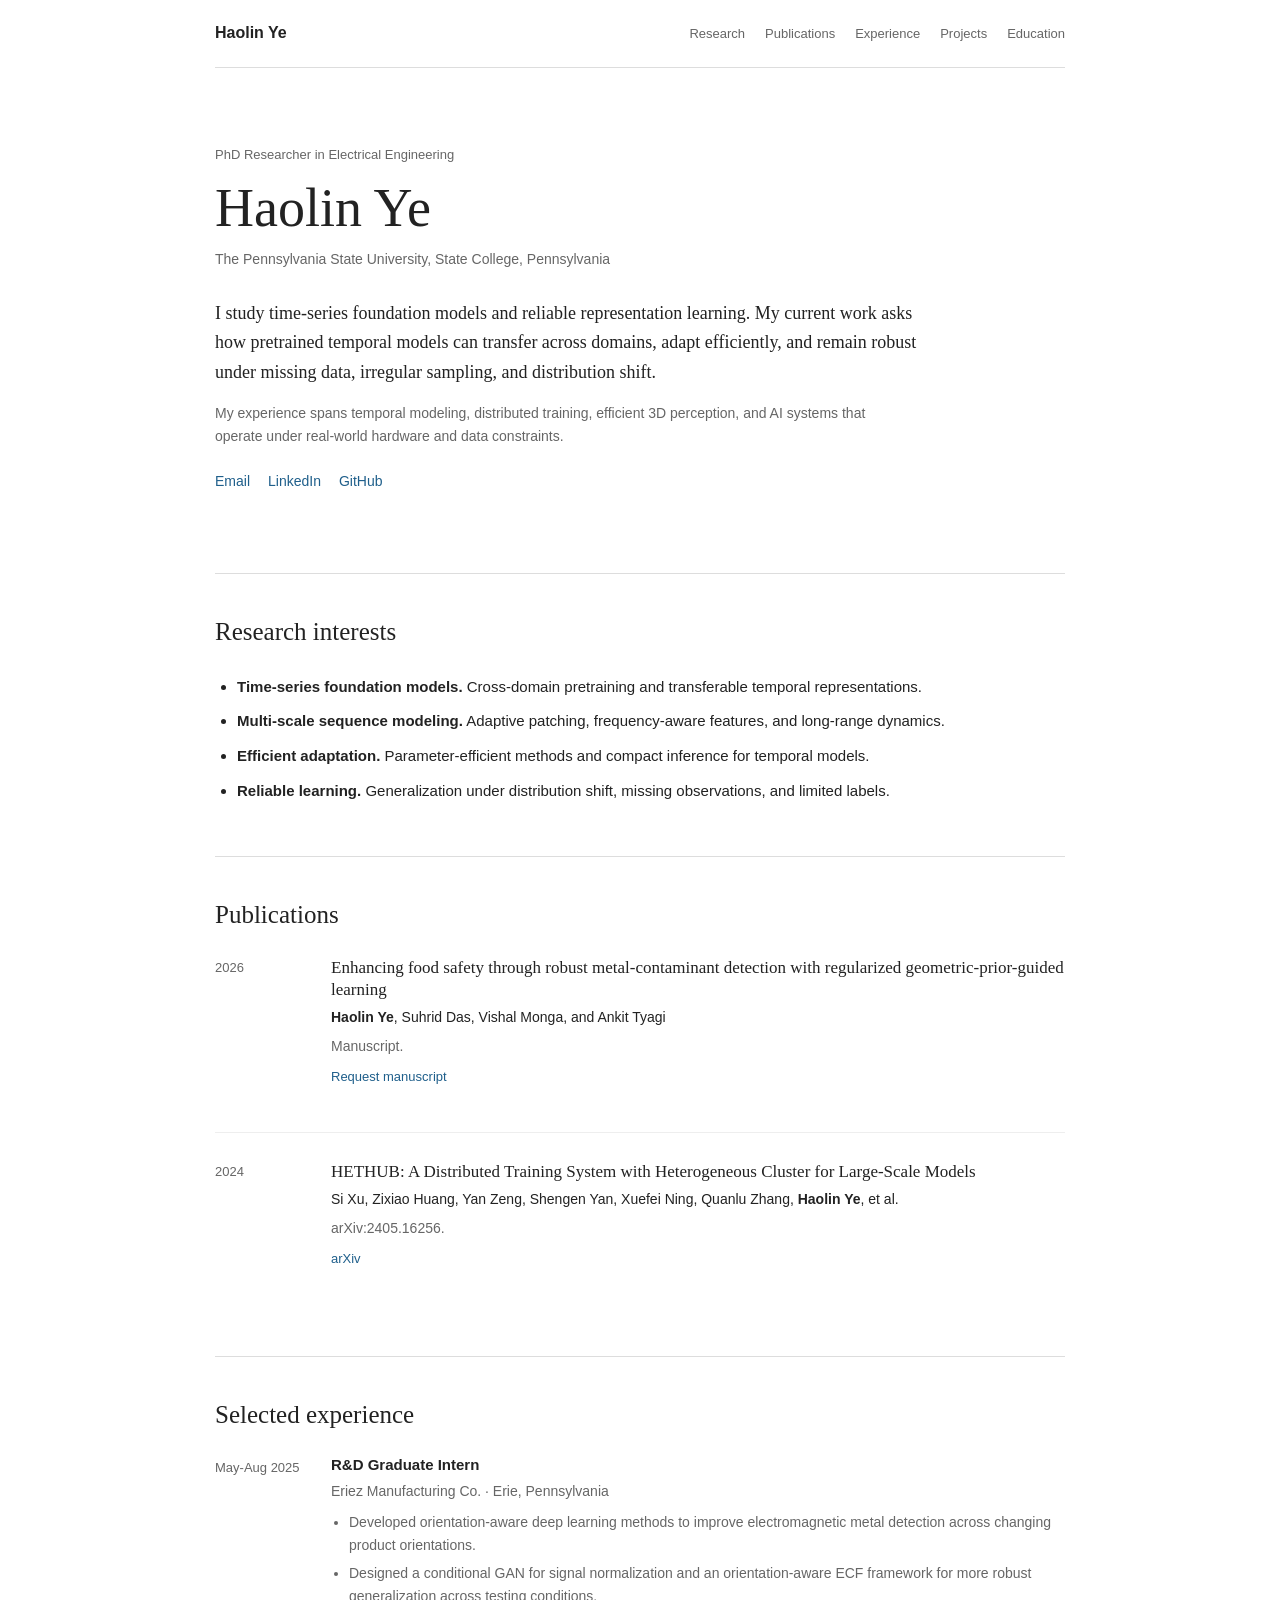
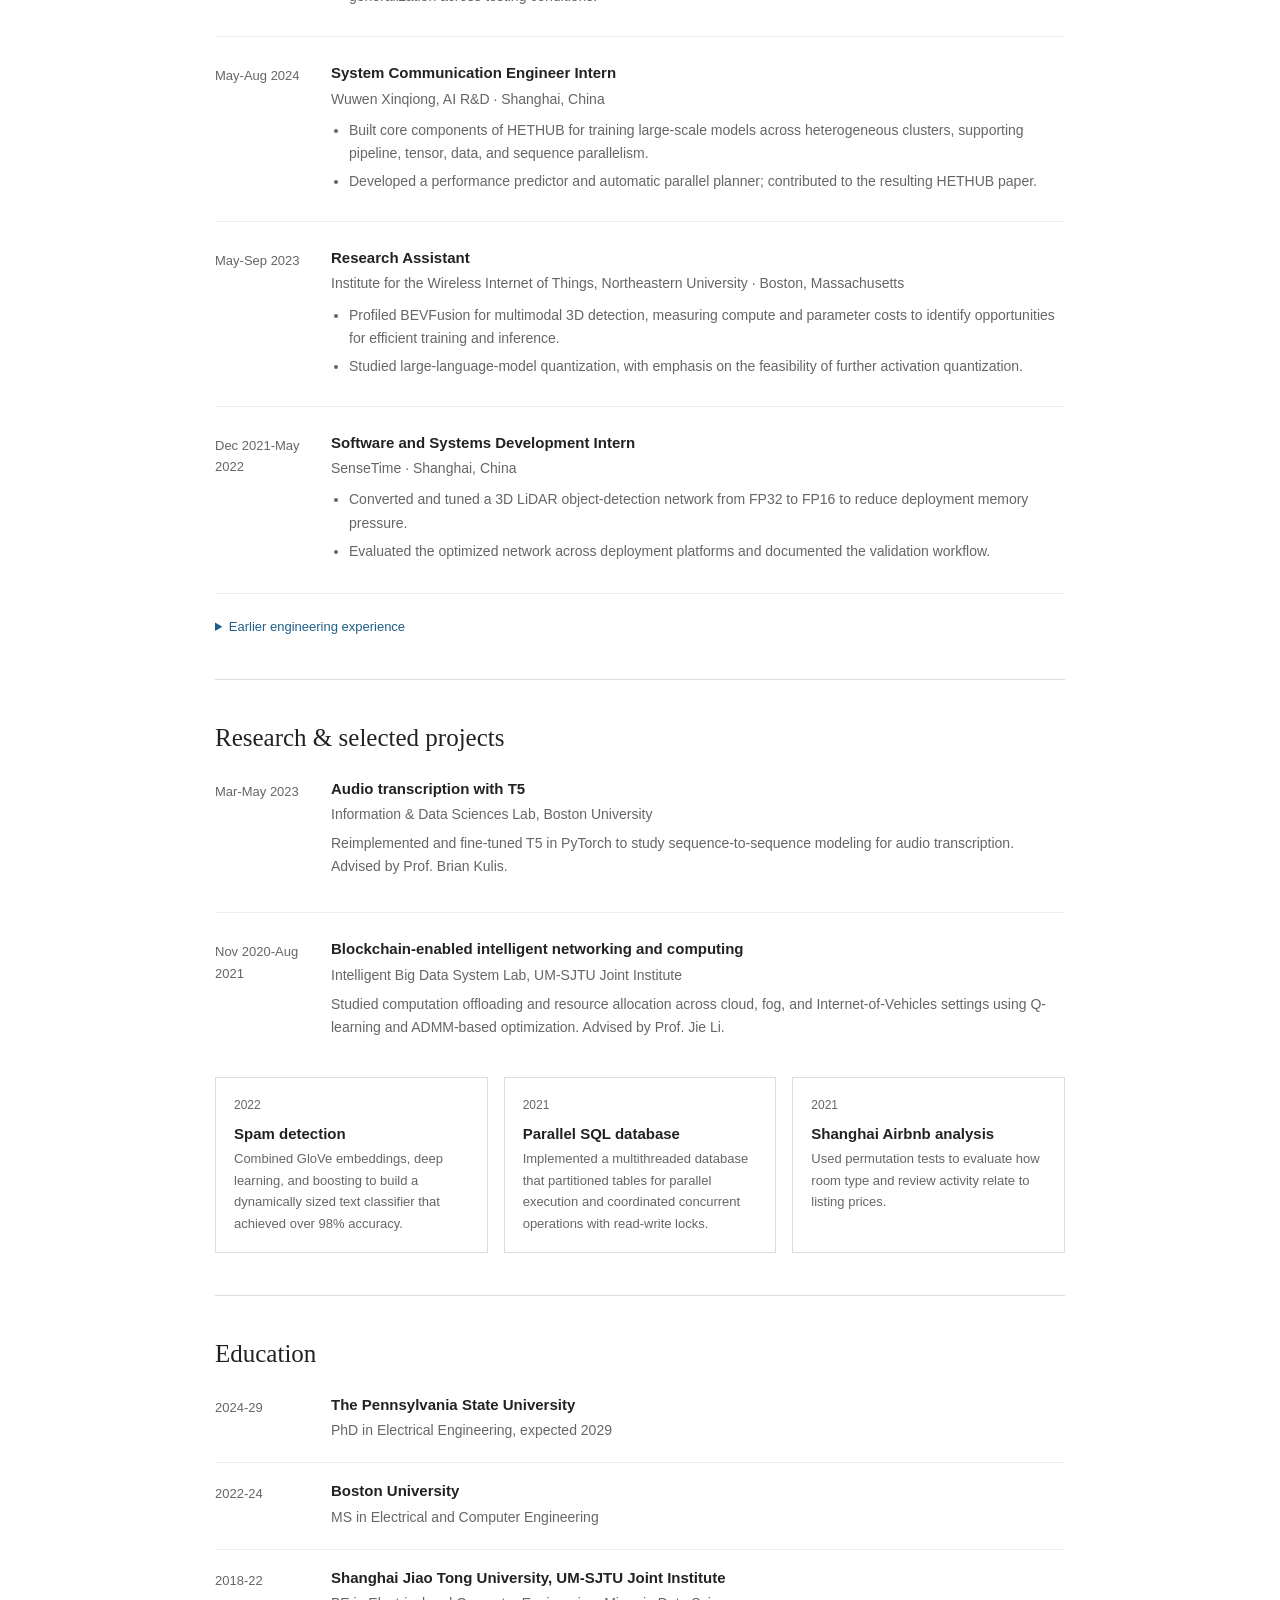
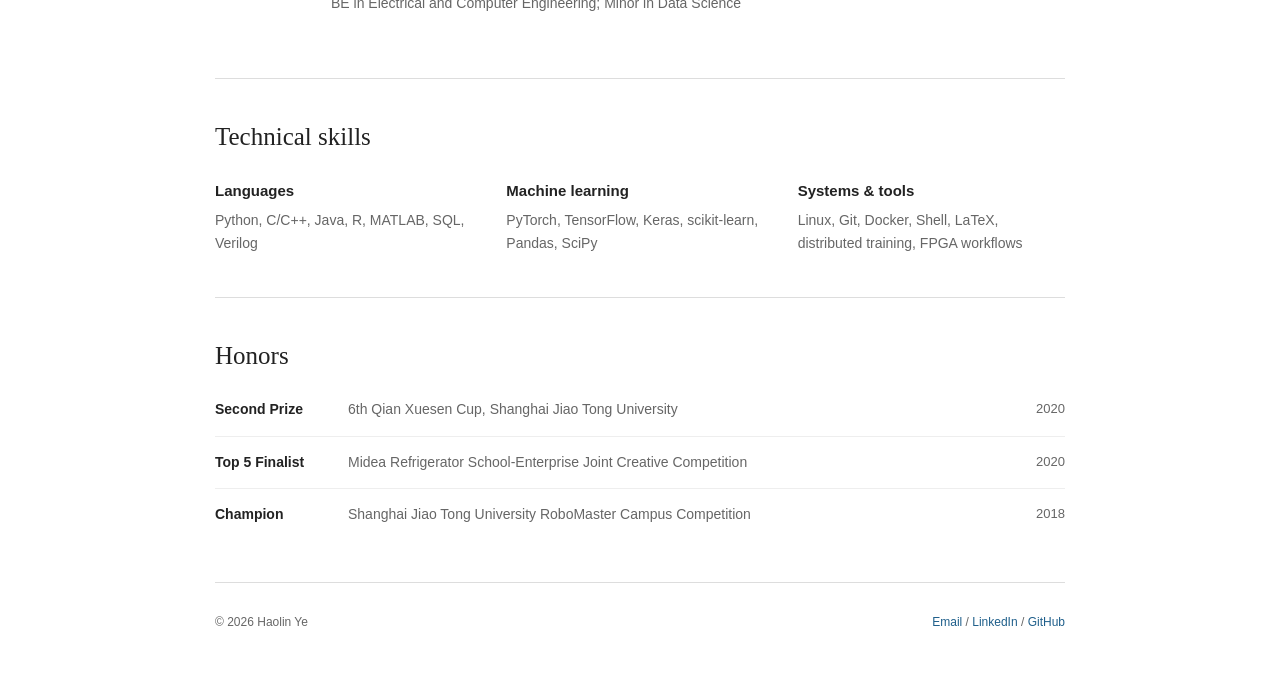
==== commit 1901f488: "Enrich resume content" ====
--- a/index.html
+++ b/index.html
@@ -28,6 +28,7 @@
         <a href="#research">Research</a>
         <a href="#publications">Publications</a>
         <a href="#experience">Experience</a>
+        <a href="#projects">Projects</a>
         <a href="#education">Education</a>
       </nav>
     </header>
@@ -44,6 +45,10 @@
           work asks how pretrained temporal models can transfer across domains, adapt efficiently,
           and remain robust under missing data, irregular sampling, and distribution shift.
         </p>
+        <p class="research-profile">
+          My experience spans temporal modeling, distributed training, efficient 3D perception,
+          and AI systems that operate under real-world hardware and data constraints.
+        </p>
         <p class="links" aria-label="Contact and profiles">
           <a href="mailto:leafhaolin@gmail.com">Email</a>
           <a href="https://www.linkedin.com/in/haolin-ye-6b43791b0/" target="_blank" rel="noreferrer">LinkedIn</a>
@@ -118,53 +123,166 @@
         <h2>Selected experience</h2>
 
         <article class="entry">
-          <div class="entry-meta">2025</div>
+          <div class="entry-meta">May-Aug 2025</div>
           <div>
             <h3>R&amp;D Graduate Intern</h3>
-            <p class="organization">Eriez Manufacturing Co.</p>
-            <p>
-              Developed orientation-aware learning methods for electromagnetic metal detection,
-              including geometric orientation estimation, signal normalization, and robust
-              classification.
-            </p>
-          </div>
-        </article>
-
-        <article class="entry">
-          <div class="entry-meta">2024</div>
+            <p class="organization">Eriez Manufacturing Co. · Erie, Pennsylvania</p>
+            <ul class="detail-list">
+              <li>
+                Developed orientation-aware deep learning methods to improve electromagnetic metal
+                detection across changing product orientations.
+              </li>
+              <li>
+                Designed a conditional GAN for signal normalization and an orientation-aware ECF
+                framework for more robust generalization across testing conditions.
+              </li>
+            </ul>
+          </div>
+        </article>
+
+        <article class="entry">
+          <div class="entry-meta">May-Aug 2024</div>
           <div>
             <h3>System Communication Engineer Intern</h3>
-            <p class="organization">Wuwen Xinqiong, AI R&amp;D</p>
-            <p>
-              Built components for HETHUB, including distributed parallelism strategies,
-              performance prediction, and automated parallel planning.
-            </p>
-          </div>
-        </article>
-
-        <article class="entry">
-          <div class="entry-meta">2023</div>
+            <p class="organization">Wuwen Xinqiong, AI R&amp;D · Shanghai, China</p>
+            <ul class="detail-list">
+              <li>
+                Built core components of HETHUB for training large-scale models across heterogeneous
+                clusters, supporting pipeline, tensor, data, and sequence parallelism.
+              </li>
+              <li>
+                Developed a performance predictor and automatic parallel planner; contributed to
+                the resulting HETHUB paper.
+              </li>
+            </ul>
+          </div>
+        </article>
+
+        <article class="entry">
+          <div class="entry-meta">May-Sep 2023</div>
           <div>
             <h3>Research Assistant</h3>
-            <p class="organization">Northeastern University, Institute for the Wireless Internet of Things</p>
-            <p>
-              Investigated efficient multimodal 3D detection through BEVFusion profiling and
-              studied quantization for large language models.
-            </p>
-          </div>
-        </article>
-
-        <article class="entry">
-          <div class="entry-meta">2021-22</div>
+            <p class="organization">
+              Institute for the Wireless Internet of Things, Northeastern University · Boston,
+              Massachusetts
+            </p>
+            <ul class="detail-list">
+              <li>
+                Profiled BEVFusion for multimodal 3D detection, measuring compute and parameter
+                costs to identify opportunities for efficient training and inference.
+              </li>
+              <li>
+                Studied large-language-model quantization, with emphasis on the feasibility of
+                further activation quantization.
+              </li>
+            </ul>
+          </div>
+        </article>
+
+        <article class="entry">
+          <div class="entry-meta">Dec 2021-May 2022</div>
           <div>
             <h3>Software and Systems Development Intern</h3>
-            <p class="organization">SenseTime</p>
-            <p>
-              Converted a 3D LiDAR detection network from FP32 to FP16 and evaluated the optimized
-              model across deployment platforms.
-            </p>
-          </div>
-        </article>
+            <p class="organization">SenseTime · Shanghai, China</p>
+            <ul class="detail-list">
+              <li>
+                Converted and tuned a 3D LiDAR object-detection network from FP32 to FP16 to reduce
+                deployment memory pressure.
+              </li>
+              <li>
+                Evaluated the optimized network across deployment platforms and documented the
+                validation workflow.
+              </li>
+            </ul>
+          </div>
+        </article>
+
+        <details class="additional-experience">
+          <summary>Earlier engineering experience</summary>
+          <div class="additional-experience-content">
+            <article class="entry">
+              <div class="entry-meta">Aug-Dec 2021</div>
+              <div>
+                <h3>Chip Research Intern</h3>
+                <p class="organization">Shanghai Taize Semiconductor Co., Ltd. · Shanghai, China</p>
+                <p>
+                  Led an intern team implementing ResNet-18 and optimizing Inception-v3 in C for
+                  FPGA deployment, then evaluated image-recognition accuracy on hardware.
+                </p>
+              </div>
+            </article>
+
+            <article class="entry">
+              <div class="entry-meta">Jan-Apr 2021</div>
+              <div>
+                <h3>AI Research Intern</h3>
+                <p class="organization">Shanghai IC R&amp;D Center · Shanghai, China</p>
+                <p>
+                  Built FCN- and U-Net-based segmentation pipelines for automated chip-edge quality
+                  inspection, including dataset labeling and ResNet-50 experiments.
+                </p>
+              </div>
+            </article>
+          </div>
+        </details>
+      </section>
+
+      <section class="section" id="projects">
+        <h2>Research &amp; selected projects</h2>
+
+        <article class="entry">
+          <div class="entry-meta">Mar-May 2023</div>
+          <div>
+            <h3>Audio transcription with T5</h3>
+            <p class="organization">Information &amp; Data Sciences Lab, Boston University</p>
+            <p>
+              Reimplemented and fine-tuned T5 in PyTorch to study sequence-to-sequence modeling for
+              audio transcription. Advised by Prof. Brian Kulis.
+            </p>
+          </div>
+        </article>
+
+        <article class="entry">
+          <div class="entry-meta">Nov 2020-Aug 2021</div>
+          <div>
+            <h3>Blockchain-enabled intelligent networking and computing</h3>
+            <p class="organization">Intelligent Big Data System Lab, UM-SJTU Joint Institute</p>
+            <p>
+              Studied computation offloading and resource allocation across cloud, fog, and
+              Internet-of-Vehicles settings using Q-learning and ADMM-based optimization. Advised
+              by Prof. Jie Li.
+            </p>
+          </div>
+        </article>
+
+        <div class="project-grid">
+          <article class="project-card">
+            <p class="project-year">2022</p>
+            <h3>Spam detection</h3>
+            <p>
+              Combined GloVe embeddings, deep learning, and boosting to build a dynamically sized
+              text classifier that achieved over 98% accuracy.
+            </p>
+          </article>
+
+          <article class="project-card">
+            <p class="project-year">2021</p>
+            <h3>Parallel SQL database</h3>
+            <p>
+              Implemented a multithreaded database that partitioned tables for parallel execution
+              and coordinated concurrent operations with read-write locks.
+            </p>
+          </article>
+
+          <article class="project-card">
+            <p class="project-year">2021</p>
+            <h3>Shanghai Airbnb analysis</h3>
+            <p>
+              Used permutation tests to evaluate how room type and review activity relate to
+              listing prices.
+            </p>
+          </article>
+        </div>
       </section>
 
       <section class="section" id="education">
@@ -197,11 +315,42 @@
 
       <section class="section" id="skills">
         <h2>Technical skills</h2>
-        <p>
-          <strong>Languages:</strong> Python, C/C++, Java, R, MATLAB, SQL<br />
-          <strong>Machine learning:</strong> PyTorch, TensorFlow, Keras, scikit-learn<br />
-          <strong>Systems:</strong> Linux, Git, Docker, Shell, distributed training
-        </p>
+        <div class="skills-grid">
+          <p><strong>Languages</strong><span>Python, C/C++, Java, R, MATLAB, SQL, Verilog</span></p>
+          <p>
+            <strong>Machine learning</strong>
+            <span>PyTorch, TensorFlow, Keras, scikit-learn, Pandas, SciPy</span>
+          </p>
+          <p>
+            <strong>Systems &amp; tools</strong>
+            <span>Linux, Git, Docker, Shell, LaTeX, distributed training, FPGA workflows</span>
+          </p>
+        </div>
+      </section>
+
+      <section class="section" id="honors">
+        <h2>Honors</h2>
+        <ul class="honors-list">
+          <li>
+            <span class="honor-label">Second Prize</span>
+            <span class="honor-name">6th Qian Xuesen Cup, Shanghai Jiao Tong University</span>
+            <time datetime="2020">2020</time>
+          </li>
+          <li>
+            <span class="honor-label">Top 5 Finalist</span>
+            <span class="honor-name">
+              Midea Refrigerator School-Enterprise Joint Creative Competition
+            </span>
+            <time datetime="2020">2020</time>
+          </li>
+          <li>
+            <span class="honor-label">Champion</span>
+            <span class="honor-name">
+              Shanghai Jiao Tong University RoboMaster Campus Competition
+            </span>
+            <time datetime="2018">2018</time>
+          </li>
+        </ul>
       </section>
     </main>
 
--- a/styles.css
+++ b/styles.css
@@ -115,6 +115,13 @@
   line-height: 1.65;
 }
 
+.research-profile {
+  max-width: 690px;
+  margin: -8px 0 22px;
+  color: var(--muted);
+  font-size: 14px;
+}
+
 .links {
   display: flex;
   flex-wrap: wrap;
@@ -191,6 +198,99 @@
 }
 
 .entry h3 { margin-top: -2px; }
+
+.detail-list {
+  margin: 8px 0 0;
+  padding-left: 18px;
+  color: var(--muted);
+  font-size: 14px;
+}
+
+.detail-list li + li { margin-top: 5px; }
+
+.additional-experience {
+  margin-top: 2px;
+  border-top: 1px solid #eeeeee;
+}
+
+.additional-experience summary {
+  width: fit-content;
+  padding: 22px 0 0;
+  color: var(--link);
+  cursor: pointer;
+  font-size: 13px;
+}
+
+.additional-experience summary:hover { text-decoration: underline; }
+
+.additional-experience-content { padding-top: 24px; }
+
+.project-grid {
+  display: grid;
+  grid-template-columns: repeat(3, 1fr);
+  gap: 16px;
+  margin-top: 4px;
+}
+
+.project-card {
+  padding: 18px;
+  border: 1px solid var(--line);
+}
+
+.project-card p {
+  margin: 0;
+  color: var(--muted);
+  font-size: 13px;
+}
+
+.project-card .project-year {
+  margin-bottom: 8px;
+  color: var(--muted);
+  font-size: 12px;
+}
+
+.skills-grid {
+  display: grid;
+  grid-template-columns: repeat(3, 1fr);
+  gap: 24px;
+}
+
+.skills-grid p { display: grid; gap: 5px; }
+.skills-grid span { font-size: 14px; }
+
+.honors-list {
+  margin: 0;
+  padding: 0;
+  list-style: none;
+}
+
+.honors-list li {
+  display: grid;
+  grid-template-columns: 115px 1fr auto;
+  gap: 18px;
+  padding: 14px 0;
+  border-top: 1px solid #eeeeee;
+  color: var(--muted);
+  font-size: 14px;
+}
+
+.honors-list li:first-child {
+  padding-top: 0;
+  border-top: 0;
+}
+
+.honors-list .honor-label {
+  color: var(--text);
+  font-weight: 650;
+}
+
+.honors-list .honor-name { color: var(--muted); }
+
+.honors-list time {
+  color: var(--muted);
+  font-size: 13px;
+  font-variant-numeric: tabular-nums;
+}
 
 .entry.compact { padding-bottom: 20px; }
 .entry.compact + .entry.compact { padding-top: 20px; }
@@ -233,6 +333,18 @@
     gap: 5px;
   }
 
+  .project-grid,
+  .skills-grid { grid-template-columns: 1fr; }
+
+  .honors-list li {
+    grid-template-columns: 1fr auto;
+    gap: 2px 12px;
+  }
+
+  .honors-list .honor-label { grid-column: 1; }
+  .honors-list .honor-name { grid-column: 1 / -1; }
+  .honors-list li > time { grid-column: 2; grid-row: 1; }
+
   .site-footer { flex-direction: column; }
 }
 
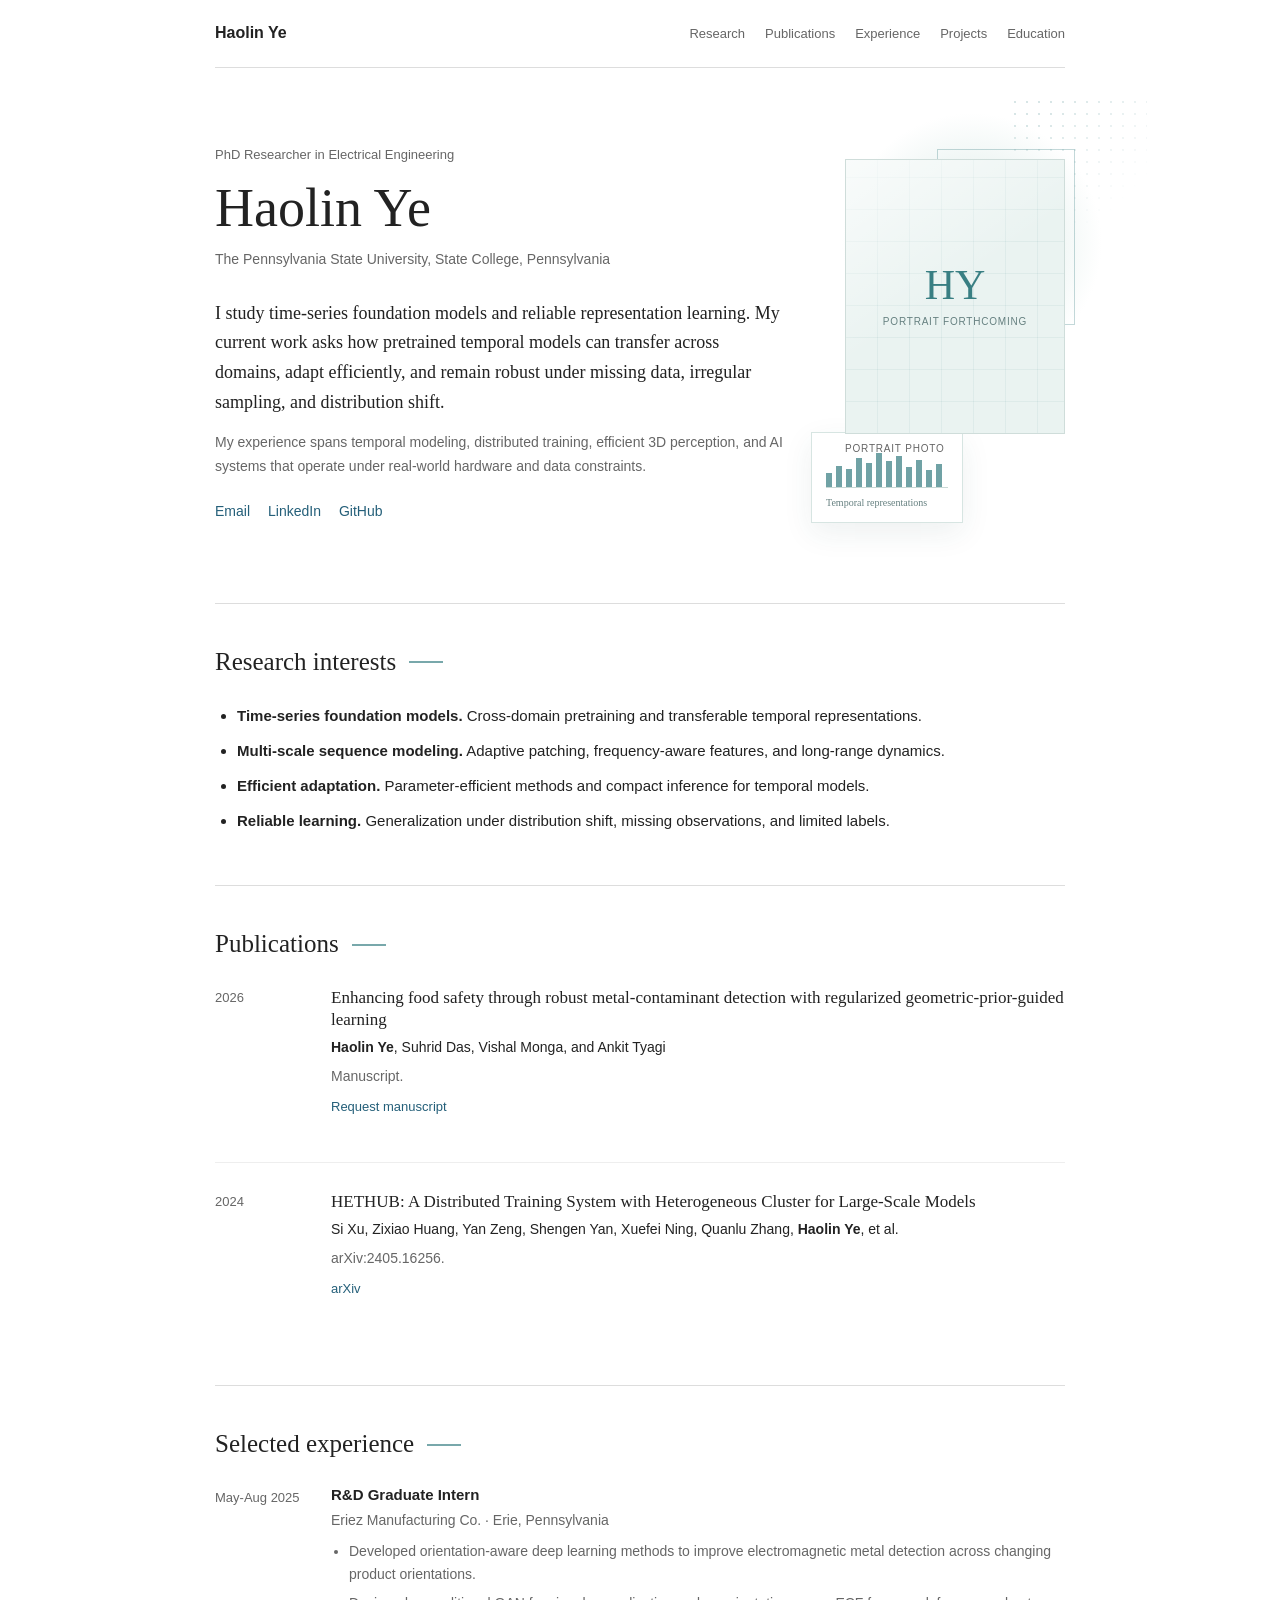
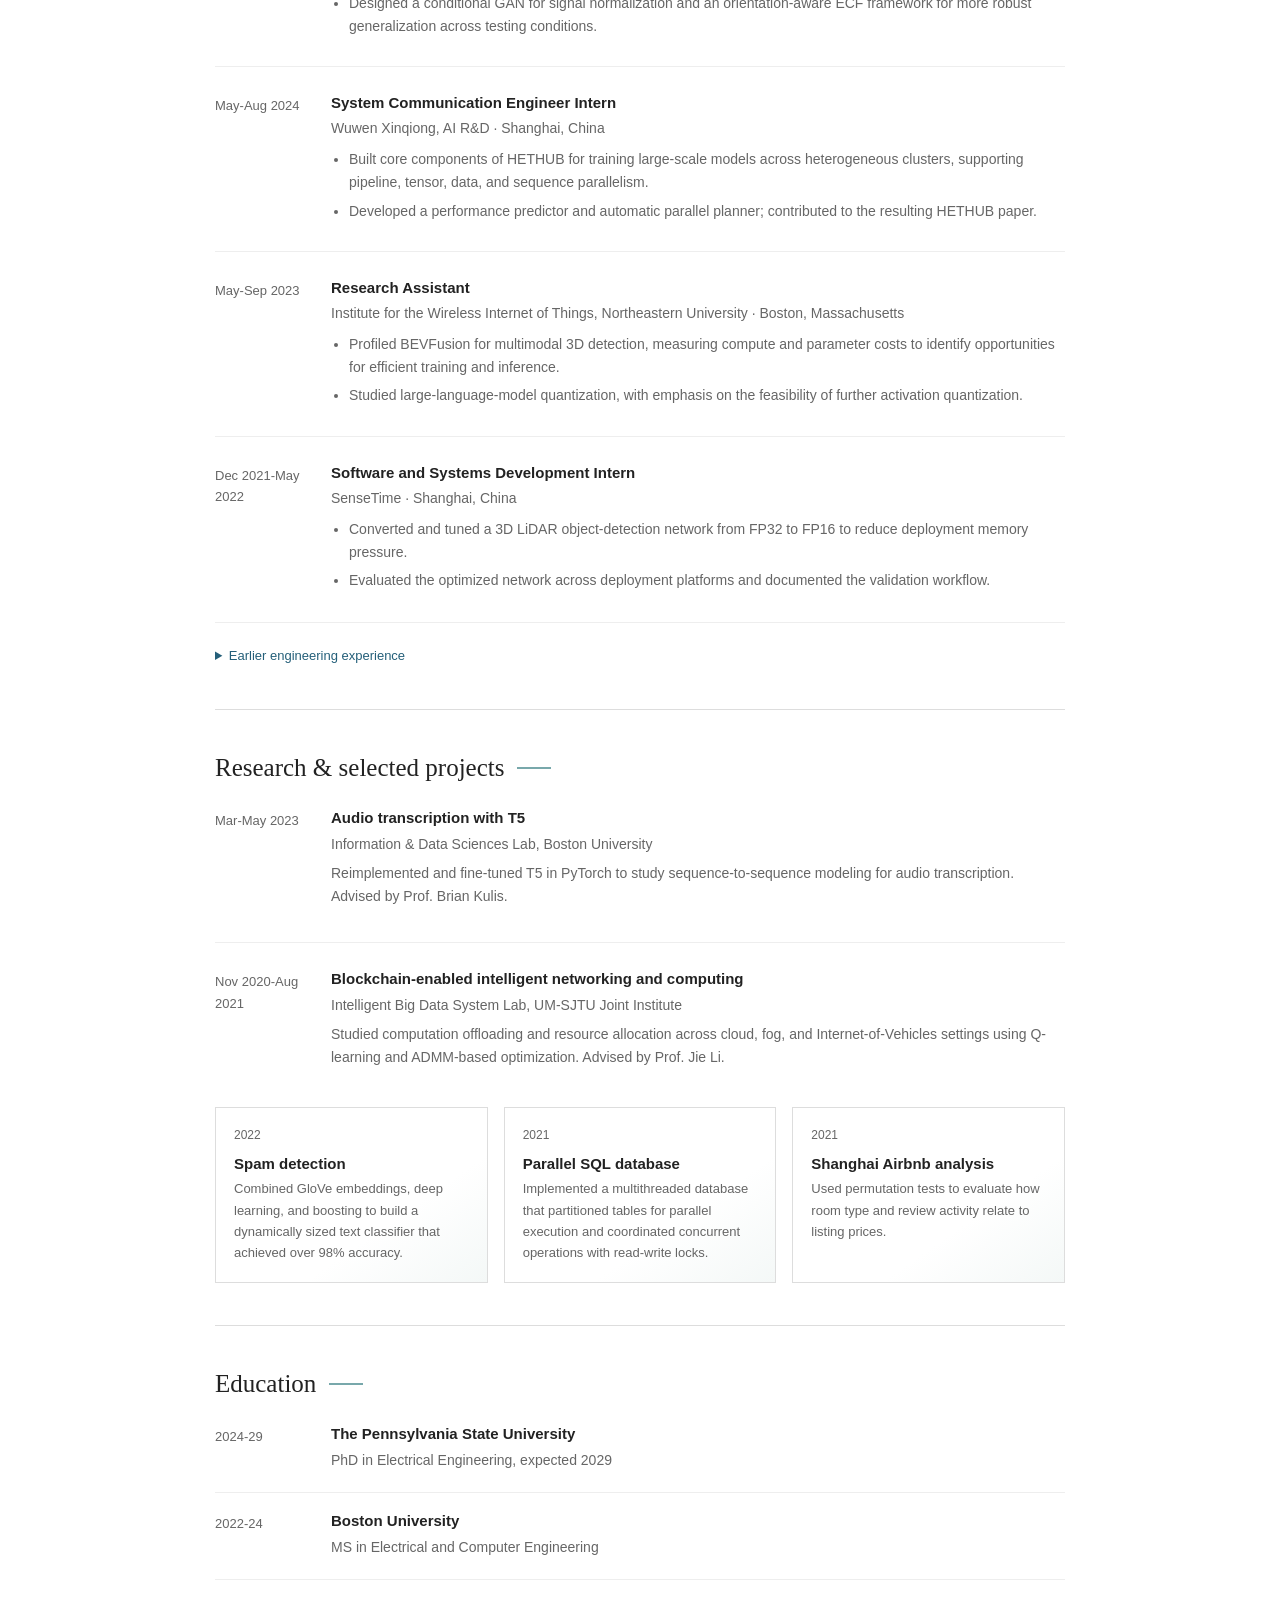
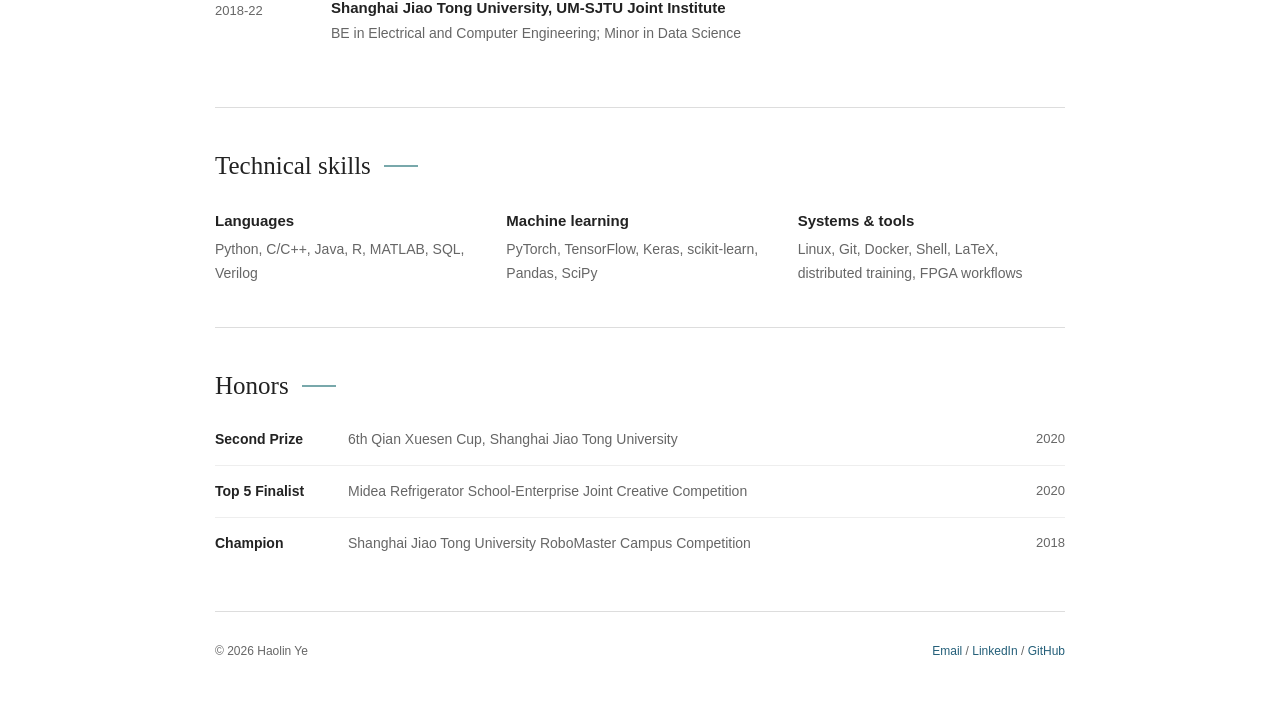
==== commit 3195c95d: "Add restrained visual accents" ====
--- a/index.html
+++ b/index.html
@@ -35,25 +35,58 @@
 
     <main id="main">
       <section class="intro" id="top">
-        <p class="kicker">PhD Researcher in Electrical Engineering</p>
-        <h1>Haolin Ye</h1>
-        <p class="affiliation">
-          The Pennsylvania State University, State College, Pennsylvania
-        </p>
-        <p class="summary">
-          I study time-series foundation models and reliable representation learning. My current
-          work asks how pretrained temporal models can transfer across domains, adapt efficiently,
-          and remain robust under missing data, irregular sampling, and distribution shift.
-        </p>
-        <p class="research-profile">
-          My experience spans temporal modeling, distributed training, efficient 3D perception,
-          and AI systems that operate under real-world hardware and data constraints.
-        </p>
-        <p class="links" aria-label="Contact and profiles">
-          <a href="mailto:leafhaolin@gmail.com">Email</a>
-          <a href="https://www.linkedin.com/in/haolin-ye-6b43791b0/" target="_blank" rel="noreferrer">LinkedIn</a>
-          <a href="https://github.com/Leaf-hl" target="_blank" rel="noreferrer">GitHub</a>
-        </p>
+        <div class="intro-layout">
+          <div class="intro-copy">
+            <p class="kicker">PhD Researcher in Electrical Engineering</p>
+            <h1>Haolin Ye</h1>
+            <p class="affiliation">
+              The Pennsylvania State University, State College, Pennsylvania
+            </p>
+            <p class="summary">
+              I study time-series foundation models and reliable representation learning. My current
+              work asks how pretrained temporal models can transfer across domains, adapt efficiently,
+              and remain robust under missing data, irregular sampling, and distribution shift.
+            </p>
+            <p class="research-profile">
+              My experience spans temporal modeling, distributed training, efficient 3D perception,
+              and AI systems that operate under real-world hardware and data constraints.
+            </p>
+            <p class="links" aria-label="Contact and profiles">
+              <a href="mailto:leafhaolin@gmail.com">Email</a>
+              <a href="https://www.linkedin.com/in/haolin-ye-6b43791b0/" target="_blank" rel="noreferrer">LinkedIn</a>
+              <a href="https://github.com/Leaf-hl" target="_blank" rel="noreferrer">GitHub</a>
+            </p>
+          </div>
+
+          <aside class="intro-visual" aria-label="Portrait placeholder and research motif">
+            <figure class="portrait-card">
+              <!-- Replace this div with: <img src="assets/haolin-ye.jpg" alt="Portrait of Haolin Ye"> -->
+              <div class="portrait-placeholder" role="img" aria-label="Portrait photo placeholder">
+                <span class="portrait-monogram" aria-hidden="true">HY</span>
+                <span class="portrait-label">Portrait forthcoming</span>
+              </div>
+              <figcaption>Portrait photo</figcaption>
+            </figure>
+
+            <div class="signal-card" aria-hidden="true">
+              <div class="signal-bars">
+                <span style="--bar-height: 34%"></span>
+                <span style="--bar-height: 52%"></span>
+                <span style="--bar-height: 43%"></span>
+                <span style="--bar-height: 70%"></span>
+                <span style="--bar-height: 58%"></span>
+                <span style="--bar-height: 82%"></span>
+                <span style="--bar-height: 63%"></span>
+                <span style="--bar-height: 76%"></span>
+                <span style="--bar-height: 48%"></span>
+                <span style="--bar-height: 66%"></span>
+                <span style="--bar-height: 41%"></span>
+                <span style="--bar-height: 57%"></span>
+              </div>
+              <p>Temporal representations</p>
+            </div>
+          </aside>
+        </div>
       </section>
 
       <section class="section" id="research">
--- a/styles.css
+++ b/styles.css
@@ -1,7 +1,10 @@
 :root {
   --text: #222222;
   --muted: #666666;
-  --link: #1f5f8b;
+  --link: #245f79;
+  --accent: #397f83;
+  --accent-soft: #eaf3f1;
+  --accent-pale: #f4f8f7;
   --line: #dddddd;
   --background: #ffffff;
   --width: 850px;
@@ -12,6 +15,7 @@
 html { scroll-behavior: smooth; }
 
 body {
+  position: relative;
   margin: 0;
   color: var(--text);
   background: var(--background);
@@ -19,6 +23,20 @@
   font-size: 15px;
   line-height: 1.65;
   -webkit-font-smoothing: antialiased;
+}
+
+body::before {
+  position: absolute;
+  top: 96px;
+  right: max(22px, calc((100vw - var(--width)) / 2 - 82px));
+  width: 138px;
+  height: 138px;
+  z-index: -1;
+  background-image: radial-gradient(circle, rgba(57, 127, 131, 0.2) 1px, transparent 1.5px);
+  background-size: 12px 12px;
+  content: "";
+  -webkit-mask-image: linear-gradient(135deg, #000 20%, transparent 80%);
+  mask-image: linear-gradient(135deg, #000 20%, transparent 80%);
 }
 
 a {
@@ -79,7 +97,29 @@
   font-size: 13px;
 }
 
-.intro { padding: 76px 0 64px; }
+.intro {
+  position: relative;
+  padding: 76px 0 64px;
+}
+
+.intro::before {
+  position: absolute;
+  top: 40px;
+  right: -42px;
+  width: 270px;
+  height: 270px;
+  z-index: -1;
+  border-radius: 50%;
+  background: radial-gradient(circle, rgba(234, 243, 241, 0.95) 0 36%, transparent 68%);
+  content: "";
+}
+
+.intro-layout {
+  display: grid;
+  grid-template-columns: minmax(0, 1fr) 220px;
+  gap: 56px;
+  align-items: center;
+}
 
 .kicker {
   margin-bottom: 8px;
@@ -108,7 +148,7 @@
 }
 
 .summary {
-  max-width: 720px;
+  max-width: 590px;
   margin-bottom: 22px;
   font-family: Georgia, "Times New Roman", serif;
   font-size: 18px;
@@ -116,10 +156,107 @@
 }
 
 .research-profile {
-  max-width: 690px;
+  max-width: 570px;
   margin: -8px 0 22px;
   color: var(--muted);
   font-size: 14px;
+}
+
+.intro-visual {
+  position: relative;
+  width: 100%;
+}
+
+.portrait-card {
+  position: relative;
+  margin: 0;
+}
+
+.portrait-card::before {
+  position: absolute;
+  top: -10px;
+  right: -10px;
+  width: 62%;
+  height: 58%;
+  z-index: -1;
+  border: 1px solid rgba(57, 127, 131, 0.3);
+  content: "";
+}
+
+.portrait-placeholder,
+.portrait-card img {
+  width: 100%;
+  aspect-ratio: 4 / 5;
+  display: flex;
+  align-items: center;
+  justify-content: center;
+  object-fit: cover;
+  border: 1px solid #cfddda;
+  background:
+    linear-gradient(145deg, rgba(255, 255, 255, 0.72), transparent 48%),
+    repeating-linear-gradient(90deg, transparent 0 31px, rgba(57, 127, 131, 0.07) 31px 32px),
+    repeating-linear-gradient(0deg, transparent 0 31px, rgba(57, 127, 131, 0.07) 31px 32px),
+    var(--accent-soft);
+}
+
+.portrait-placeholder {
+  flex-direction: column;
+  gap: 8px;
+  color: var(--accent);
+}
+
+.portrait-monogram {
+  font-family: Georgia, "Times New Roman", serif;
+  font-size: 42px;
+  line-height: 1;
+}
+
+.portrait-label {
+  color: #668080;
+  font-size: 10px;
+  letter-spacing: 0.08em;
+  text-transform: uppercase;
+}
+
+.portrait-card figcaption {
+  margin-top: 7px;
+  color: var(--muted);
+  font-size: 10px;
+  letter-spacing: 0.08em;
+  text-transform: uppercase;
+}
+
+.signal-card {
+  width: 152px;
+  margin: -26px 0 0 -34px;
+  padding: 13px 14px 11px;
+  border: 1px solid #d7e5e2;
+  background: rgba(255, 255, 255, 0.96);
+  box-shadow: 0 10px 28px rgba(35, 72, 73, 0.08);
+}
+
+.signal-bars {
+  height: 42px;
+  display: flex;
+  align-items: flex-end;
+  gap: 4px;
+  border-bottom: 1px solid #c8d8d5;
+}
+
+.signal-bars span {
+  width: 6px;
+  height: var(--bar-height);
+  min-height: 5px;
+  display: block;
+  background: var(--accent);
+  opacity: 0.72;
+}
+
+.signal-card p {
+  margin: 7px 0 0;
+  color: #668080;
+  font-family: Georgia, "Times New Roman", serif;
+  font-size: 10px;
 }
 
 .links {
@@ -135,10 +272,21 @@
 }
 
 h2 {
+  display: flex;
+  align-items: center;
+  gap: 13px;
   margin: 0 0 26px;
   font-family: Georgia, "Times New Roman", serif;
   font-size: 25px;
   font-weight: 500;
+}
+
+h2::after {
+  width: 34px;
+  height: 2px;
+  background: var(--accent);
+  content: "";
+  opacity: 0.68;
 }
 
 h3 {
@@ -235,6 +383,7 @@
 .project-card {
   padding: 18px;
   border: 1px solid var(--line);
+  background: linear-gradient(145deg, #ffffff 65%, var(--accent-pale));
 }
 
 .project-card p {
@@ -324,7 +473,29 @@
   }
 
   nav { gap: 12px 18px; }
-  .intro { padding: 54px 0 48px; }
+  body::before { display: none; }
+
+  .intro {
+    padding: 54px 0 48px;
+    overflow: hidden;
+  }
+
+  .intro::before {
+    top: 225px;
+    right: -110px;
+  }
+
+  .intro-layout {
+    grid-template-columns: 1fr;
+    gap: 42px;
+  }
+
+  .intro-visual {
+    width: min(220px, 74vw);
+    margin-left: auto;
+    margin-right: 18px;
+  }
+
   .section { padding: 34px 0; }
 
   .publication,
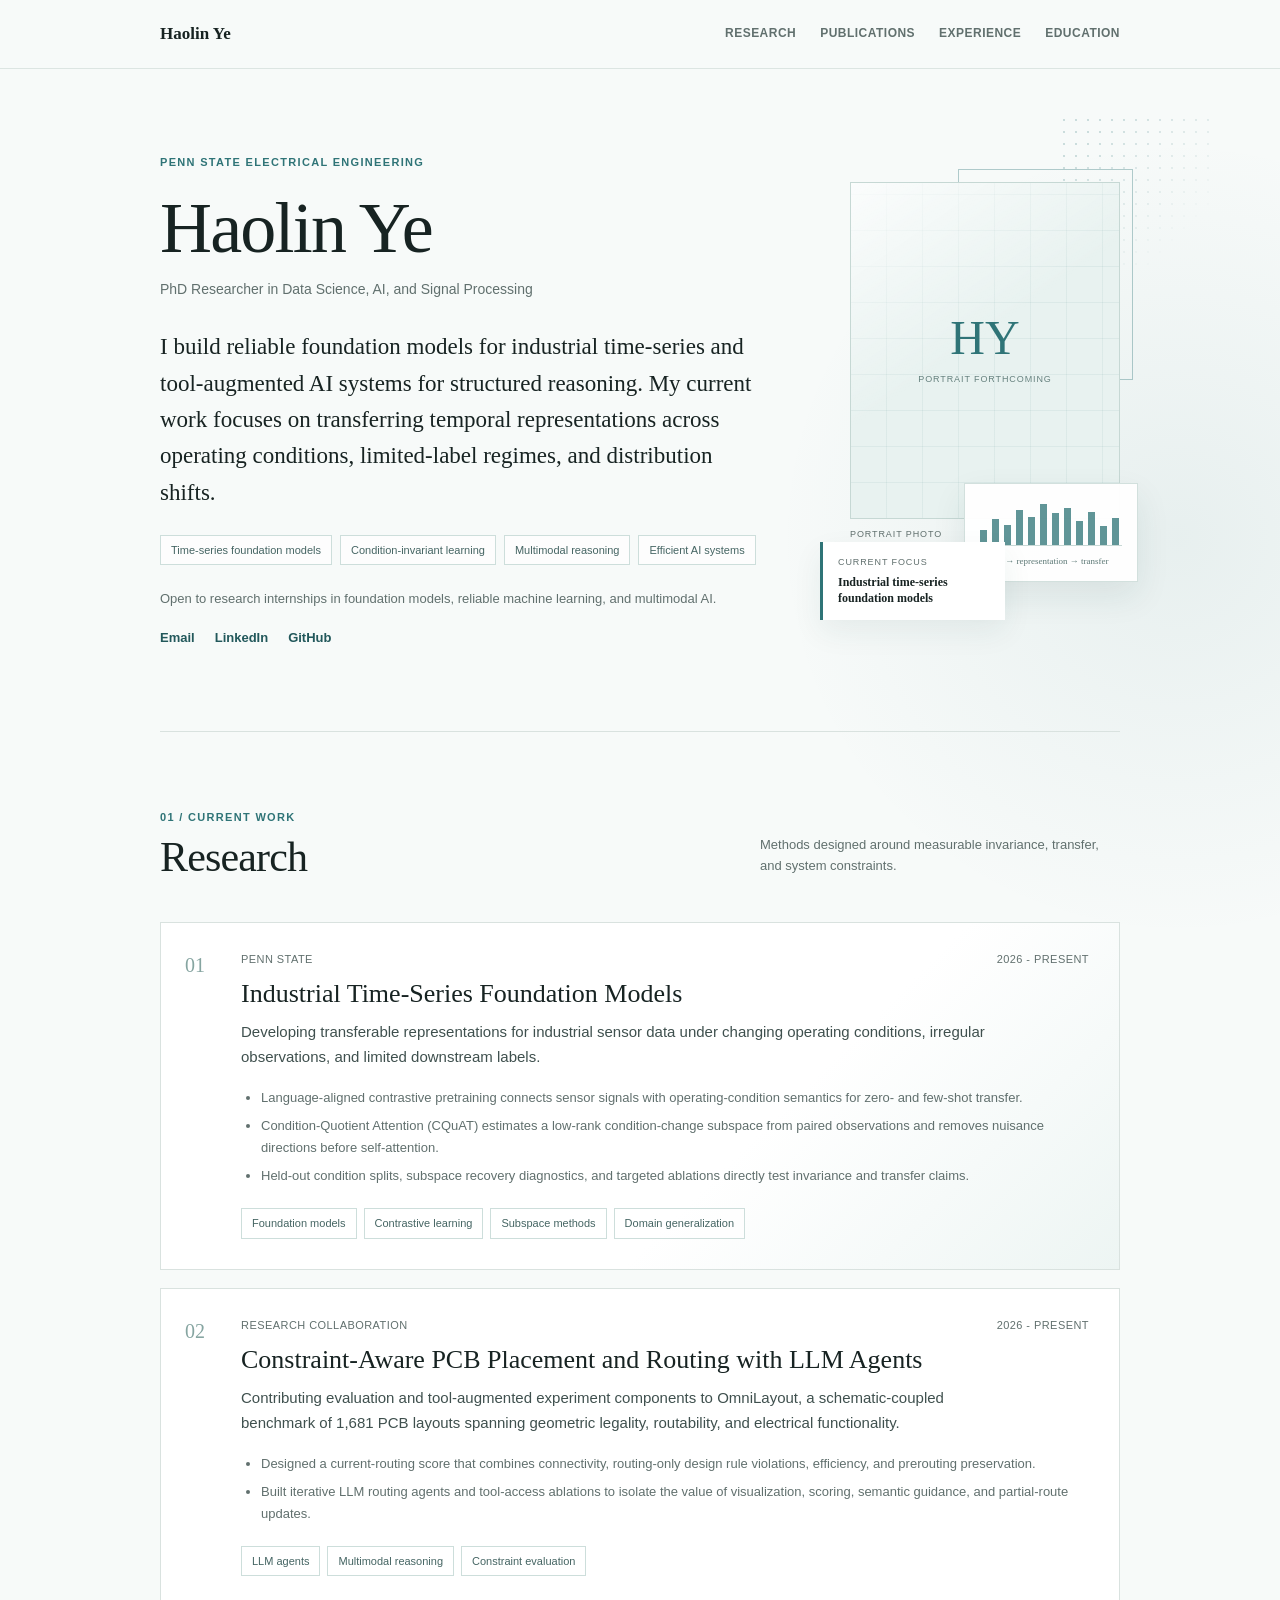
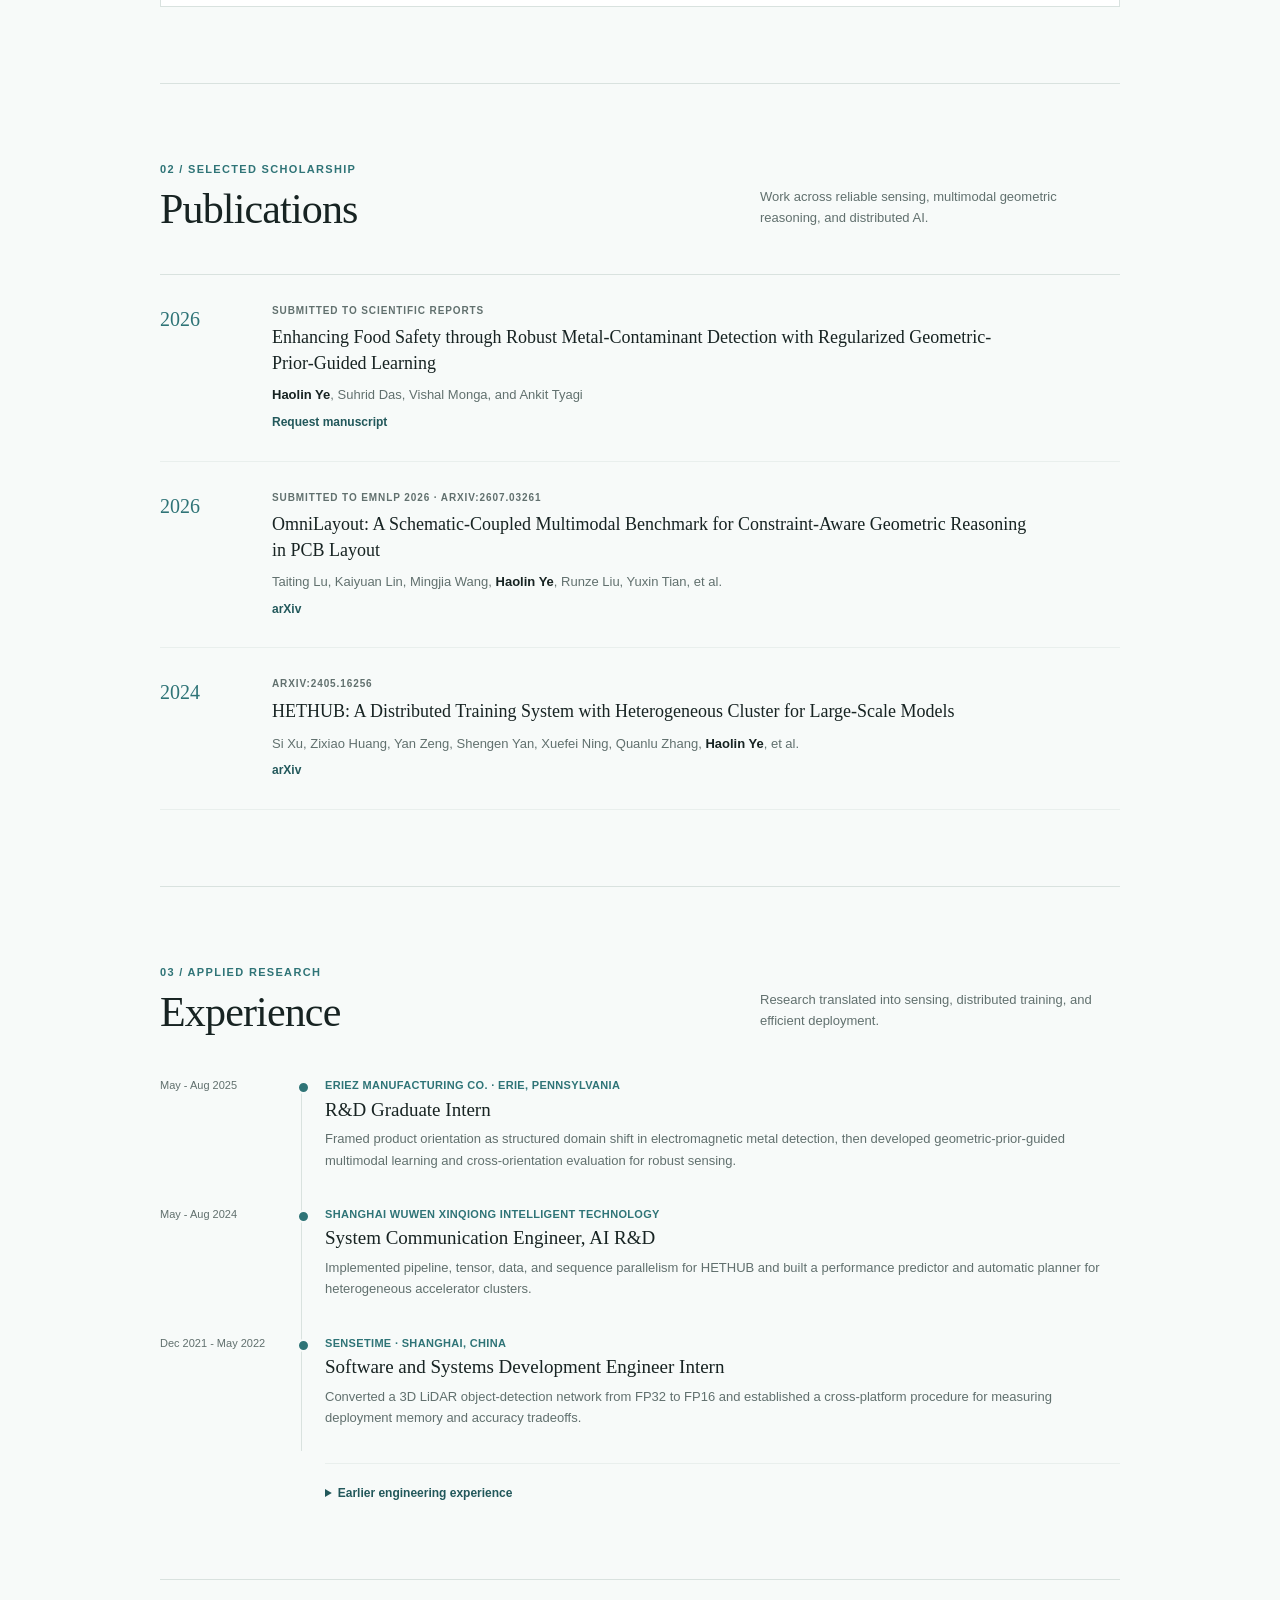
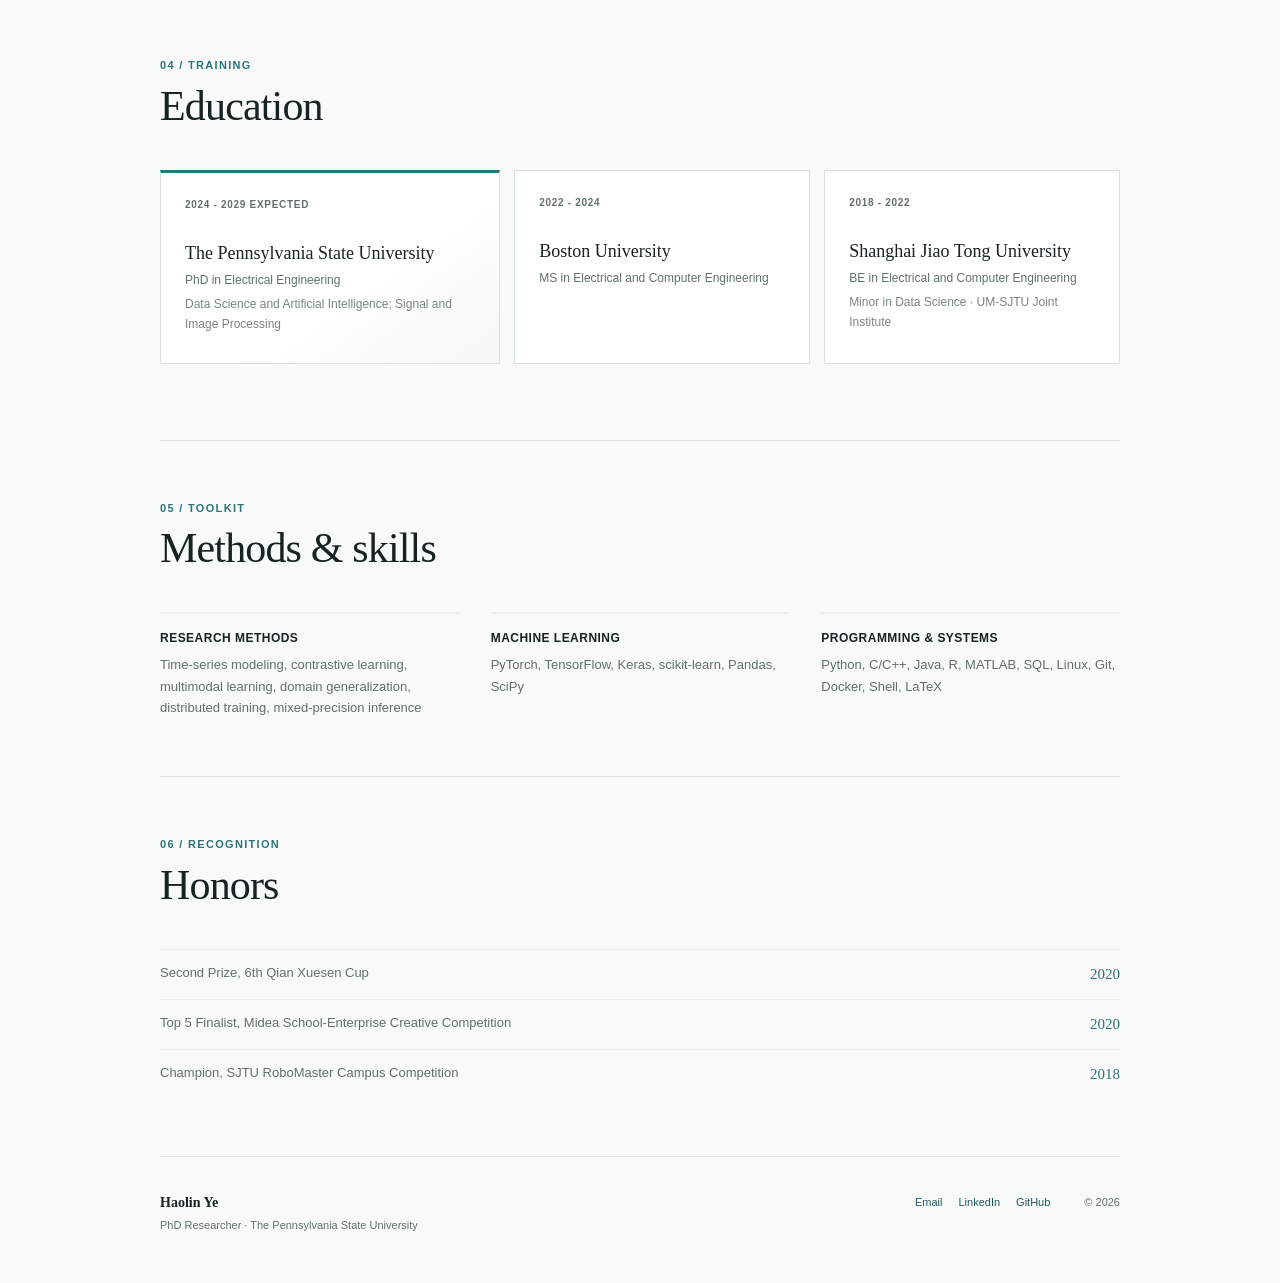
==== commit fff07a5e: "Rewrite site from 2026 CV" ====
--- a/index.html
+++ b/index.html
@@ -3,15 +3,15 @@
   <head>
     <meta charset="utf-8" />
     <meta name="viewport" content="width=device-width, initial-scale=1" />
-    <meta name="theme-color" content="#ffffff" />
+    <meta name="theme-color" content="#f7faf9" />
     <meta
       name="description"
-      content="Haolin Ye is a PhD researcher in Electrical Engineering at Penn State working on time-series foundation models, robust learning, and efficient AI systems."
+      content="Haolin Ye is a PhD researcher at Penn State working on industrial time-series foundation models, condition-invariant learning, multimodal reasoning, and efficient AI systems."
     />
     <meta property="og:title" content="Haolin Ye | PhD Researcher" />
     <meta
       property="og:description"
-      content="Research in time-series foundation models, robust learning, and efficient AI systems."
+      content="Research in industrial time-series foundation models, reliable representation learning, and multimodal AI systems."
     />
     <meta property="og:type" content="website" />
     <meta property="og:url" content="https://leaf-hl.github.io/" />
@@ -23,379 +23,375 @@
     <a class="skip-link" href="#main">Skip to content</a>
 
     <header class="site-header">
-      <a class="site-name" href="#top">Haolin Ye</a>
-      <nav aria-label="Primary navigation">
-        <a href="#research">Research</a>
-        <a href="#publications">Publications</a>
-        <a href="#experience">Experience</a>
-        <a href="#projects">Projects</a>
-        <a href="#education">Education</a>
-      </nav>
+      <div class="header-inner">
+        <a class="site-name" href="#top" aria-label="Haolin Ye, home">Haolin Ye</a>
+        <nav aria-label="Primary navigation">
+          <a href="#research">Research</a>
+          <a href="#publications">Publications</a>
+          <a href="#experience">Experience</a>
+          <a href="#education">Education</a>
+        </nav>
+      </div>
     </header>
 
     <main id="main">
-      <section class="intro" id="top">
-        <div class="intro-layout">
-          <div class="intro-copy">
-            <p class="kicker">PhD Researcher in Electrical Engineering</p>
-            <h1>Haolin Ye</h1>
-            <p class="affiliation">
-              The Pennsylvania State University, State College, Pennsylvania
+      <section class="hero" id="top">
+        <div class="hero-copy">
+          <p class="eyebrow">Penn State Electrical Engineering</p>
+          <h1>Haolin Ye</h1>
+          <p class="role">PhD Researcher in Data Science, AI, and Signal Processing</p>
+          <p class="lede">
+            I build reliable foundation models for industrial time-series and tool-augmented AI
+            systems for structured reasoning. My current work focuses on transferring temporal
+            representations across operating conditions, limited-label regimes, and distribution
+            shifts.
+          </p>
+          <ul class="focus-list" aria-label="Research interests">
+            <li>Time-series foundation models</li>
+            <li>Condition-invariant learning</li>
+            <li>Multimodal reasoning</li>
+            <li>Efficient AI systems</li>
+          </ul>
+          <p class="availability">
+            Open to research internships in foundation models, reliable machine learning, and
+            multimodal AI.
+          </p>
+          <p class="profile-links" aria-label="Contact and profiles">
+            <a href="mailto:leafhaolin@gmail.com">Email</a>
+            <a href="https://www.linkedin.com/in/haolin-ye-6b43791b0/" target="_blank" rel="noreferrer">LinkedIn</a>
+            <a href="https://github.com/Leaf-hl" target="_blank" rel="noreferrer">GitHub</a>
+          </p>
+        </div>
+
+        <aside class="hero-visual" aria-label="Portrait placeholder and research focus">
+          <figure class="portrait-card">
+            <!-- Add a portrait at assets/haolin-ye.jpg, then replace this placeholder with an img element. -->
+            <div class="portrait-placeholder" role="img" aria-label="Portrait photo placeholder">
+              <span class="portrait-monogram" aria-hidden="true">HY</span>
+              <span class="portrait-label">Portrait forthcoming</span>
+            </div>
+            <figcaption>Portrait photo</figcaption>
+          </figure>
+
+          <div class="signal-panel" aria-hidden="true">
+            <div class="signal-bars">
+              <span style="--bar-height: 32%"></span>
+              <span style="--bar-height: 56%"></span>
+              <span style="--bar-height: 44%"></span>
+              <span style="--bar-height: 76%"></span>
+              <span style="--bar-height: 61%"></span>
+              <span style="--bar-height: 88%"></span>
+              <span style="--bar-height: 68%"></span>
+              <span style="--bar-height: 79%"></span>
+              <span style="--bar-height: 52%"></span>
+              <span style="--bar-height: 70%"></span>
+              <span style="--bar-height: 42%"></span>
+              <span style="--bar-height: 59%"></span>
+            </div>
+            <p>Signal &rarr; representation &rarr; transfer</p>
+          </div>
+
+          <div class="focus-note">
+            <span>Current focus</span>
+            <strong>Industrial time-series foundation models</strong>
+          </div>
+        </aside>
+      </section>
+
+      <section class="section" id="research">
+        <div class="section-heading">
+          <div>
+            <p class="section-index">01 / Current work</p>
+            <h2>Research</h2>
+          </div>
+          <p>Methods designed around measurable invariance, transfer, and system constraints.</p>
+        </div>
+
+        <article class="research-card research-card-primary">
+          <div class="research-number" aria-hidden="true">01</div>
+          <div class="research-content">
+            <div class="research-meta">
+              <span>Penn State</span>
+              <span>2026 - Present</span>
+            </div>
+            <h3>Industrial Time-Series Foundation Models</h3>
+            <p class="research-summary">
+              Developing transferable representations for industrial sensor data under changing
+              operating conditions, irregular observations, and limited downstream labels.
             </p>
-            <p class="summary">
-              I study time-series foundation models and reliable representation learning. My current
-              work asks how pretrained temporal models can transfer across domains, adapt efficiently,
-              and remain robust under missing data, irregular sampling, and distribution shift.
+            <ul class="research-details">
+              <li>
+                Language-aligned contrastive pretraining connects sensor signals with
+                operating-condition semantics for zero- and few-shot transfer.
+              </li>
+              <li>
+                Condition-Quotient Attention (CQuAT) estimates a low-rank condition-change
+                subspace from paired observations and removes nuisance directions before
+                self-attention.
+              </li>
+              <li>
+                Held-out condition splits, subspace recovery diagnostics, and targeted ablations
+                directly test invariance and transfer claims.
+              </li>
+            </ul>
+            <div class="method-tags" aria-label="Methods">
+              <span>Foundation models</span>
+              <span>Contrastive learning</span>
+              <span>Subspace methods</span>
+              <span>Domain generalization</span>
+            </div>
+          </div>
+        </article>
+
+        <article class="research-card">
+          <div class="research-number" aria-hidden="true">02</div>
+          <div class="research-content">
+            <div class="research-meta">
+              <span>Research collaboration</span>
+              <span>2026 - Present</span>
+            </div>
+            <h3>Constraint-Aware PCB Placement and Routing with LLM Agents</h3>
+            <p class="research-summary">
+              Contributing evaluation and tool-augmented experiment components to OmniLayout, a
+              schematic-coupled benchmark of 1,681 PCB layouts spanning geometric legality,
+              routability, and electrical functionality.
             </p>
-            <p class="research-profile">
-              My experience spans temporal modeling, distributed training, efficient 3D perception,
-              and AI systems that operate under real-world hardware and data constraints.
+            <ul class="research-details">
+              <li>
+                Designed a current-routing score that combines connectivity, routing-only design
+                rule violations, efficiency, and prerouting preservation.
+              </li>
+              <li>
+                Built iterative LLM routing agents and tool-access ablations to isolate the value
+                of visualization, scoring, semantic guidance, and partial-route updates.
+              </li>
+            </ul>
+            <div class="method-tags" aria-label="Methods">
+              <span>LLM agents</span>
+              <span>Multimodal reasoning</span>
+              <span>Constraint evaluation</span>
+            </div>
+          </div>
+        </article>
+      </section>
+
+      <section class="section" id="publications">
+        <div class="section-heading">
+          <div>
+            <p class="section-index">02 / Selected scholarship</p>
+            <h2>Publications</h2>
+          </div>
+          <p>Work across reliable sensing, multimodal geometric reasoning, and distributed AI.</p>
+        </div>
+
+        <div class="publication-list">
+          <article class="publication">
+            <div class="publication-year">2026</div>
+            <div>
+              <p class="publication-status">Submitted to Scientific Reports</p>
+              <h3>
+                Enhancing Food Safety through Robust Metal-Contaminant Detection with Regularized
+                Geometric-Prior-Guided Learning
+              </h3>
+              <p class="authors">
+                <strong>Haolin Ye</strong>, Suhrid Das, Vishal Monga, and Ankit Tyagi
+              </p>
+              <p class="paper-links">
+                <a href="mailto:leafhaolin@gmail.com?subject=Paper%20request%3A%20metal-contaminant%20detection">
+                  Request manuscript
+                </a>
+              </p>
+            </div>
+          </article>
+
+          <article class="publication">
+            <div class="publication-year">2026</div>
+            <div>
+              <p class="publication-status">Submitted to EMNLP 2026 &middot; arXiv:2607.03261</p>
+              <h3>
+                OmniLayout: A Schematic-Coupled Multimodal Benchmark for Constraint-Aware
+                Geometric Reasoning in PCB Layout
+              </h3>
+              <p class="authors">
+                Taiting Lu, Kaiyuan Lin, Mingjia Wang, <strong>Haolin Ye</strong>, Runze Liu,
+                Yuxin Tian, et al.
+              </p>
+              <p class="paper-links">
+                <a href="https://arxiv.org/abs/2607.03261" target="_blank" rel="noreferrer">arXiv</a>
+              </p>
+            </div>
+          </article>
+
+          <article class="publication">
+            <div class="publication-year">2024</div>
+            <div>
+              <p class="publication-status">arXiv:2405.16256</p>
+              <h3>
+                HETHUB: A Distributed Training System with Heterogeneous Cluster for Large-Scale
+                Models
+              </h3>
+              <p class="authors">
+                Si Xu, Zixiao Huang, Yan Zeng, Shengen Yan, Xuefei Ning, Quanlu Zhang,
+                <strong>Haolin Ye</strong>, et al.
+              </p>
+              <p class="paper-links">
+                <a href="https://arxiv.org/abs/2405.16256" target="_blank" rel="noreferrer">arXiv</a>
+              </p>
+            </div>
+          </article>
+        </div>
+      </section>
+
+      <section class="section" id="experience">
+        <div class="section-heading">
+          <div>
+            <p class="section-index">03 / Applied research</p>
+            <h2>Experience</h2>
+          </div>
+          <p>Research translated into sensing, distributed training, and efficient deployment.</p>
+        </div>
+
+        <div class="timeline">
+          <article class="timeline-entry">
+            <div class="timeline-date">May - Aug 2025</div>
+            <div>
+              <p class="organization">Eriez Manufacturing Co. &middot; Erie, Pennsylvania</p>
+              <h3>R&amp;D Graduate Intern</h3>
+              <p>
+                Framed product orientation as structured domain shift in electromagnetic metal
+                detection, then developed geometric-prior-guided multimodal learning and
+                cross-orientation evaluation for robust sensing.
+              </p>
+            </div>
+          </article>
+
+          <article class="timeline-entry">
+            <div class="timeline-date">May - Aug 2024</div>
+            <div>
+              <p class="organization">Shanghai Wuwen Xinqiong Intelligent Technology</p>
+              <h3>System Communication Engineer, AI R&amp;D</h3>
+              <p>
+                Implemented pipeline, tensor, data, and sequence parallelism for HETHUB and built
+                a performance predictor and automatic planner for heterogeneous accelerator
+                clusters.
+              </p>
+            </div>
+          </article>
+
+          <article class="timeline-entry">
+            <div class="timeline-date">Dec 2021 - May 2022</div>
+            <div>
+              <p class="organization">SenseTime &middot; Shanghai, China</p>
+              <h3>Software and Systems Development Engineer Intern</h3>
+              <p>
+                Converted a 3D LiDAR object-detection network from FP32 to FP16 and established a
+                cross-platform procedure for measuring deployment memory and accuracy tradeoffs.
+              </p>
+            </div>
+          </article>
+        </div>
+
+        <details class="earlier-experience">
+          <summary>Earlier engineering experience</summary>
+          <div class="earlier-grid">
+            <article>
+              <p class="organization">Shanghai Taize Semiconductor &middot; 2021</p>
+              <h3>Chip Research Intern</h3>
+              <p>Led C implementations of ResNet-18 and Inception-v3 optimization for FPGA deployment.</p>
+            </article>
+            <article>
+              <p class="organization">Shanghai IC R&amp;D Center &middot; 2021</p>
+              <h3>AI Research Intern</h3>
+              <p>Developed FCN- and U-Net-based pipelines for semiconductor edge-quality inspection.</p>
+            </article>
+          </div>
+        </details>
+      </section>
+
+      <section class="section" id="education">
+        <div class="section-heading">
+          <div>
+            <p class="section-index">04 / Training</p>
+            <h2>Education</h2>
+          </div>
+        </div>
+
+        <div class="education-grid">
+          <article class="education-card education-card-primary">
+            <p class="education-years">2024 - 2029 expected</p>
+            <h3>The Pennsylvania State University</h3>
+            <p>PhD in Electrical Engineering</p>
+            <p class="education-detail">
+              Data Science and Artificial Intelligence; Signal and Image Processing
             </p>
-            <p class="links" aria-label="Contact and profiles">
-              <a href="mailto:leafhaolin@gmail.com">Email</a>
-              <a href="https://www.linkedin.com/in/haolin-ye-6b43791b0/" target="_blank" rel="noreferrer">LinkedIn</a>
-              <a href="https://github.com/Leaf-hl" target="_blank" rel="noreferrer">GitHub</a>
-            </p>
-          </div>
-
-          <aside class="intro-visual" aria-label="Portrait placeholder and research motif">
-            <figure class="portrait-card">
-              <!-- Replace this div with: <img src="assets/haolin-ye.jpg" alt="Portrait of Haolin Ye"> -->
-              <div class="portrait-placeholder" role="img" aria-label="Portrait photo placeholder">
-                <span class="portrait-monogram" aria-hidden="true">HY</span>
-                <span class="portrait-label">Portrait forthcoming</span>
-              </div>
-              <figcaption>Portrait photo</figcaption>
-            </figure>
-
-            <div class="signal-card" aria-hidden="true">
-              <div class="signal-bars">
-                <span style="--bar-height: 34%"></span>
-                <span style="--bar-height: 52%"></span>
-                <span style="--bar-height: 43%"></span>
-                <span style="--bar-height: 70%"></span>
-                <span style="--bar-height: 58%"></span>
-                <span style="--bar-height: 82%"></span>
-                <span style="--bar-height: 63%"></span>
-                <span style="--bar-height: 76%"></span>
-                <span style="--bar-height: 48%"></span>
-                <span style="--bar-height: 66%"></span>
-                <span style="--bar-height: 41%"></span>
-                <span style="--bar-height: 57%"></span>
-              </div>
-              <p>Temporal representations</p>
-            </div>
-          </aside>
-        </div>
-      </section>
-
-      <section class="section" id="research">
-        <h2>Research interests</h2>
-        <ul class="interest-list">
-          <li>
-            <strong>Time-series foundation models.</strong>
-            Cross-domain pretraining and transferable temporal representations.
-          </li>
-          <li>
-            <strong>Multi-scale sequence modeling.</strong>
-            Adaptive patching, frequency-aware features, and long-range dynamics.
-          </li>
-          <li>
-            <strong>Efficient adaptation.</strong>
-            Parameter-efficient methods and compact inference for temporal models.
-          </li>
-          <li>
-            <strong>Reliable learning.</strong>
-            Generalization under distribution shift, missing observations, and limited labels.
-          </li>
-        </ul>
-      </section>
-
-      <section class="section" id="publications">
-        <h2>Publications</h2>
-
-        <article class="publication">
-          <p class="year">2026</p>
-          <div>
-            <h3>
-              Enhancing food safety through robust metal-contaminant detection with regularized
-              geometric-prior-guided learning
-            </h3>
-            <p class="authors">
-              <strong>Haolin Ye</strong>, Suhrid Das, Vishal Monga, and Ankit Tyagi
-            </p>
-            <p class="venue">Manuscript.</p>
-            <p class="paper-links">
-              <a href="mailto:leafhaolin@gmail.com?subject=Paper%20request%3A%20metal-contaminant%20detection">
-                Request manuscript
-              </a>
-            </p>
-          </div>
-        </article>
-
-        <article class="publication">
-          <p class="year">2024</p>
-          <div>
-            <h3>
-              HETHUB: A Distributed Training System with Heterogeneous Cluster for Large-Scale
-              Models
-            </h3>
-            <p class="authors">
-              Si Xu, Zixiao Huang, Yan Zeng, Shengen Yan, Xuefei Ning, Quanlu Zhang,
-              <strong>Haolin Ye</strong>, et al.
-            </p>
-            <p class="venue">arXiv:2405.16256.</p>
-            <p class="paper-links">
-              <a href="https://arxiv.org/abs/2405.16256" target="_blank" rel="noreferrer">arXiv</a>
-            </p>
-          </div>
-        </article>
-      </section>
-
-      <section class="section" id="experience">
-        <h2>Selected experience</h2>
-
-        <article class="entry">
-          <div class="entry-meta">May-Aug 2025</div>
-          <div>
-            <h3>R&amp;D Graduate Intern</h3>
-            <p class="organization">Eriez Manufacturing Co. · Erie, Pennsylvania</p>
-            <ul class="detail-list">
-              <li>
-                Developed orientation-aware deep learning methods to improve electromagnetic metal
-                detection across changing product orientations.
-              </li>
-              <li>
-                Designed a conditional GAN for signal normalization and an orientation-aware ECF
-                framework for more robust generalization across testing conditions.
-              </li>
-            </ul>
-          </div>
-        </article>
-
-        <article class="entry">
-          <div class="entry-meta">May-Aug 2024</div>
-          <div>
-            <h3>System Communication Engineer Intern</h3>
-            <p class="organization">Wuwen Xinqiong, AI R&amp;D · Shanghai, China</p>
-            <ul class="detail-list">
-              <li>
-                Built core components of HETHUB for training large-scale models across heterogeneous
-                clusters, supporting pipeline, tensor, data, and sequence parallelism.
-              </li>
-              <li>
-                Developed a performance predictor and automatic parallel planner; contributed to
-                the resulting HETHUB paper.
-              </li>
-            </ul>
-          </div>
-        </article>
-
-        <article class="entry">
-          <div class="entry-meta">May-Sep 2023</div>
-          <div>
-            <h3>Research Assistant</h3>
-            <p class="organization">
-              Institute for the Wireless Internet of Things, Northeastern University · Boston,
-              Massachusetts
-            </p>
-            <ul class="detail-list">
-              <li>
-                Profiled BEVFusion for multimodal 3D detection, measuring compute and parameter
-                costs to identify opportunities for efficient training and inference.
-              </li>
-              <li>
-                Studied large-language-model quantization, with emphasis on the feasibility of
-                further activation quantization.
-              </li>
-            </ul>
-          </div>
-        </article>
-
-        <article class="entry">
-          <div class="entry-meta">Dec 2021-May 2022</div>
-          <div>
-            <h3>Software and Systems Development Intern</h3>
-            <p class="organization">SenseTime · Shanghai, China</p>
-            <ul class="detail-list">
-              <li>
-                Converted and tuned a 3D LiDAR object-detection network from FP32 to FP16 to reduce
-                deployment memory pressure.
-              </li>
-              <li>
-                Evaluated the optimized network across deployment platforms and documented the
-                validation workflow.
-              </li>
-            </ul>
-          </div>
-        </article>
-
-        <details class="additional-experience">
-          <summary>Earlier engineering experience</summary>
-          <div class="additional-experience-content">
-            <article class="entry">
-              <div class="entry-meta">Aug-Dec 2021</div>
-              <div>
-                <h3>Chip Research Intern</h3>
-                <p class="organization">Shanghai Taize Semiconductor Co., Ltd. · Shanghai, China</p>
-                <p>
-                  Led an intern team implementing ResNet-18 and optimizing Inception-v3 in C for
-                  FPGA deployment, then evaluated image-recognition accuracy on hardware.
-                </p>
-              </div>
-            </article>
-
-            <article class="entry">
-              <div class="entry-meta">Jan-Apr 2021</div>
-              <div>
-                <h3>AI Research Intern</h3>
-                <p class="organization">Shanghai IC R&amp;D Center · Shanghai, China</p>
-                <p>
-                  Built FCN- and U-Net-based segmentation pipelines for automated chip-edge quality
-                  inspection, including dataset labeling and ResNet-50 experiments.
-                </p>
-              </div>
-            </article>
-          </div>
-        </details>
-      </section>
-
-      <section class="section" id="projects">
-        <h2>Research &amp; selected projects</h2>
-
-        <article class="entry">
-          <div class="entry-meta">Mar-May 2023</div>
-          <div>
-            <h3>Audio transcription with T5</h3>
-            <p class="organization">Information &amp; Data Sciences Lab, Boston University</p>
-            <p>
-              Reimplemented and fine-tuned T5 in PyTorch to study sequence-to-sequence modeling for
-              audio transcription. Advised by Prof. Brian Kulis.
-            </p>
-          </div>
-        </article>
-
-        <article class="entry">
-          <div class="entry-meta">Nov 2020-Aug 2021</div>
-          <div>
-            <h3>Blockchain-enabled intelligent networking and computing</h3>
-            <p class="organization">Intelligent Big Data System Lab, UM-SJTU Joint Institute</p>
-            <p>
-              Studied computation offloading and resource allocation across cloud, fog, and
-              Internet-of-Vehicles settings using Q-learning and ADMM-based optimization. Advised
-              by Prof. Jie Li.
-            </p>
-          </div>
-        </article>
-
-        <div class="project-grid">
-          <article class="project-card">
-            <p class="project-year">2022</p>
-            <h3>Spam detection</h3>
-            <p>
-              Combined GloVe embeddings, deep learning, and boosting to build a dynamically sized
-              text classifier that achieved over 98% accuracy.
-            </p>
-          </article>
-
-          <article class="project-card">
-            <p class="project-year">2021</p>
-            <h3>Parallel SQL database</h3>
-            <p>
-              Implemented a multithreaded database that partitioned tables for parallel execution
-              and coordinated concurrent operations with read-write locks.
-            </p>
-          </article>
-
-          <article class="project-card">
-            <p class="project-year">2021</p>
-            <h3>Shanghai Airbnb analysis</h3>
-            <p>
-              Used permutation tests to evaluate how room type and review activity relate to
-              listing prices.
-            </p>
-          </article>
-        </div>
-      </section>
-
-      <section class="section" id="education">
-        <h2>Education</h2>
-
-        <article class="entry compact">
-          <div class="entry-meta">2024-29</div>
-          <div>
-            <h3>The Pennsylvania State University</h3>
-            <p>PhD in Electrical Engineering, expected 2029</p>
-          </div>
-        </article>
-
-        <article class="entry compact">
-          <div class="entry-meta">2022-24</div>
-          <div>
+          </article>
+          <article class="education-card">
+            <p class="education-years">2022 - 2024</p>
             <h3>Boston University</h3>
             <p>MS in Electrical and Computer Engineering</p>
-          </div>
-        </article>
-
-        <article class="entry compact">
-          <div class="entry-meta">2018-22</div>
-          <div>
-            <h3>Shanghai Jiao Tong University, UM-SJTU Joint Institute</h3>
-            <p>BE in Electrical and Computer Engineering; Minor in Data Science</p>
-          </div>
-        </article>
-      </section>
-
-      <section class="section" id="skills">
-        <h2>Technical skills</h2>
+          </article>
+          <article class="education-card">
+            <p class="education-years">2018 - 2022</p>
+            <h3>Shanghai Jiao Tong University</h3>
+            <p>BE in Electrical and Computer Engineering</p>
+            <p class="education-detail">Minor in Data Science &middot; UM-SJTU Joint Institute</p>
+          </article>
+        </div>
+      </section>
+
+      <section class="section section-compact" id="skills">
+        <div class="section-heading">
+          <div>
+            <p class="section-index">05 / Toolkit</p>
+            <h2>Methods &amp; skills</h2>
+          </div>
+        </div>
+
         <div class="skills-grid">
-          <p><strong>Languages</strong><span>Python, C/C++, Java, R, MATLAB, SQL, Verilog</span></p>
-          <p>
-            <strong>Machine learning</strong>
-            <span>PyTorch, TensorFlow, Keras, scikit-learn, Pandas, SciPy</span>
-          </p>
-          <p>
-            <strong>Systems &amp; tools</strong>
-            <span>Linux, Git, Docker, Shell, LaTeX, distributed training, FPGA workflows</span>
-          </p>
-        </div>
-      </section>
-
-      <section class="section" id="honors">
-        <h2>Honors</h2>
+          <div>
+            <h3>Research methods</h3>
+            <p>
+              Time-series modeling, contrastive learning, multimodal learning, domain
+              generalization, distributed training, mixed-precision inference
+            </p>
+          </div>
+          <div>
+            <h3>Machine learning</h3>
+            <p>PyTorch, TensorFlow, Keras, scikit-learn, Pandas, SciPy</p>
+          </div>
+          <div>
+            <h3>Programming &amp; systems</h3>
+            <p>Python, C/C++, Java, R, MATLAB, SQL, Linux, Git, Docker, Shell, LaTeX</p>
+          </div>
+        </div>
+      </section>
+
+      <section class="section section-compact" id="honors">
+        <div class="section-heading">
+          <div>
+            <p class="section-index">06 / Recognition</p>
+            <h2>Honors</h2>
+          </div>
+        </div>
         <ul class="honors-list">
-          <li>
-            <span class="honor-label">Second Prize</span>
-            <span class="honor-name">6th Qian Xuesen Cup, Shanghai Jiao Tong University</span>
-            <time datetime="2020">2020</time>
-          </li>
-          <li>
-            <span class="honor-label">Top 5 Finalist</span>
-            <span class="honor-name">
-              Midea Refrigerator School-Enterprise Joint Creative Competition
-            </span>
-            <time datetime="2020">2020</time>
-          </li>
-          <li>
-            <span class="honor-label">Champion</span>
-            <span class="honor-name">
-              Shanghai Jiao Tong University RoboMaster Campus Competition
-            </span>
-            <time datetime="2018">2018</time>
-          </li>
+          <li><span>Second Prize, 6th Qian Xuesen Cup</span><time datetime="2020">2020</time></li>
+          <li><span>Top 5 Finalist, Midea School-Enterprise Creative Competition</span><time datetime="2020">2020</time></li>
+          <li><span>Champion, SJTU RoboMaster Campus Competition</span><time datetime="2018">2018</time></li>
         </ul>
       </section>
     </main>
 
     <footer class="site-footer">
-      <p>&copy; <span id="current-year">2026</span> Haolin Ye</p>
-      <p>
+      <div>
+        <strong>Haolin Ye</strong>
+        <p>PhD Researcher &middot; The Pennsylvania State University</p>
+      </div>
+      <p class="footer-links">
         <a href="mailto:leafhaolin@gmail.com">Email</a>
-        <span aria-hidden="true"> / </span>
         <a href="https://www.linkedin.com/in/haolin-ye-6b43791b0/" target="_blank" rel="noreferrer">LinkedIn</a>
-        <span aria-hidden="true"> / </span>
         <a href="https://github.com/Leaf-hl" target="_blank" rel="noreferrer">GitHub</a>
       </p>
+      <p>&copy; <span id="current-year">2026</span></p>
     </footer>
 
     <script src="script.js"></script>
--- a/styles.css
+++ b/styles.css
@@ -1,25 +1,35 @@
 :root {
-  --text: #222222;
-  --muted: #666666;
-  --link: #245f79;
-  --accent: #397f83;
-  --accent-soft: #eaf3f1;
+  --ink: #172322;
+  --muted: #61706e;
+  --accent: #2f7477;
+  --accent-dark: #22585b;
+  --accent-soft: #e8f2f0;
   --accent-pale: #f4f8f7;
-  --line: #dddddd;
-  --background: #ffffff;
-  --width: 850px;
-}
-
-* { box-sizing: border-box; }
-
-html { scroll-behavior: smooth; }
+  --line: #d9e2df;
+  --line-light: #e9efed;
+  --paper: #ffffff;
+  --canvas: #f7faf9;
+  --serif: Georgia, "Times New Roman", serif;
+  --sans: -apple-system, BlinkMacSystemFont, "Segoe UI", Arial, sans-serif;
+  --page-width: 960px;
+}
+
+* {
+  box-sizing: border-box;
+}
+
+html {
+  scroll-behavior: smooth;
+  scroll-padding-top: 88px;
+}
 
 body {
-  position: relative;
   margin: 0;
-  color: var(--text);
-  background: var(--background);
-  font-family: -apple-system, BlinkMacSystemFont, "Segoe UI", Arial, sans-serif;
+  color: var(--ink);
+  background:
+    radial-gradient(circle at 92% 12%, rgba(47, 116, 119, 0.08), transparent 25rem),
+    var(--canvas);
+  font-family: var(--sans);
   font-size: 15px;
   line-height: 1.65;
   -webkit-font-smoothing: antialiased;
@@ -27,144 +37,195 @@
 
 body::before {
   position: absolute;
-  top: 96px;
-  right: max(22px, calc((100vw - var(--width)) / 2 - 82px));
-  width: 138px;
-  height: 138px;
+  top: 114px;
+  right: max(18px, calc((100vw - var(--page-width)) / 2 - 92px));
+  width: 154px;
+  height: 154px;
   z-index: -1;
-  background-image: radial-gradient(circle, rgba(57, 127, 131, 0.2) 1px, transparent 1.5px);
+  background-image: radial-gradient(circle, rgba(47, 116, 119, 0.22) 1px, transparent 1.5px);
   background-size: 12px 12px;
   content: "";
-  -webkit-mask-image: linear-gradient(135deg, #000 20%, transparent 80%);
-  mask-image: linear-gradient(135deg, #000 20%, transparent 80%);
+  -webkit-mask-image: linear-gradient(135deg, #000 18%, transparent 82%);
+  mask-image: linear-gradient(135deg, #000 18%, transparent 82%);
 }
 
 a {
-  color: var(--link);
+  color: var(--accent-dark);
   text-decoration: none;
+  text-underline-offset: 3px;
 }
 
 a:hover,
-a:focus-visible { text-decoration: underline; }
-
-p { margin: 0 0 1rem; }
+a:focus-visible {
+  text-decoration: underline;
+}
+
+a:focus-visible,
+summary:focus-visible {
+  outline: 2px solid var(--accent);
+  outline-offset: 4px;
+}
+
+p {
+  margin: 0 0 1rem;
+}
+
+h1,
+h2,
+h3 {
+  margin-top: 0;
+  color: var(--ink);
+  line-height: 1.25;
+}
 
 .skip-link {
   position: fixed;
   top: 8px;
   left: 8px;
-  z-index: 20;
+  z-index: 100;
   padding: 8px 12px;
   color: #ffffff;
-  background: #222222;
-  transform: translateY(-150%);
-}
-
-.skip-link:focus { transform: translateY(0); }
-
-.site-header,
+  background: var(--ink);
+  transform: translateY(-160%);
+}
+
+.skip-link:focus {
+  transform: translateY(0);
+}
+
+.site-header {
+  position: sticky;
+  top: 0;
+  z-index: 20;
+  border-bottom: 1px solid rgba(217, 226, 223, 0.88);
+  background: rgba(247, 250, 249, 0.92);
+  -webkit-backdrop-filter: blur(12px);
+  backdrop-filter: blur(12px);
+}
+
+.header-inner,
 main,
 .site-footer {
-  width: min(var(--width), calc(100% - 40px));
+  width: min(var(--page-width), calc(100% - 44px));
   margin-inline: auto;
 }
 
-.site-header {
+.header-inner {
   min-height: 68px;
   display: flex;
   align-items: center;
   justify-content: space-between;
+  gap: 28px;
+}
+
+.site-name {
+  color: var(--ink);
+  font-family: var(--serif);
+  font-size: 17px;
+  font-weight: 700;
+}
+
+.site-name:hover {
+  text-decoration: none;
+}
+
+nav {
+  display: flex;
+  flex-wrap: wrap;
   gap: 24px;
-  border-bottom: 1px solid var(--line);
-}
-
-.site-name {
-  color: var(--text);
-  font-size: 16px;
+}
+
+nav a {
+  color: var(--muted);
+  font-size: 12px;
   font-weight: 650;
-}
-
-.site-name:hover { text-decoration: none; }
-
-nav {
+  letter-spacing: 0.04em;
+  text-transform: uppercase;
+}
+
+.hero {
+  min-height: 650px;
+  display: grid;
+  grid-template-columns: minmax(0, 1fr) 270px;
+  gap: 76px;
+  align-items: center;
+  padding: 84px 0 82px;
+}
+
+.hero-copy {
+  max-width: 620px;
+}
+
+.eyebrow,
+.section-index {
+  margin-bottom: 12px;
+  color: var(--accent);
+  font-size: 11px;
+  font-weight: 700;
+  letter-spacing: 0.12em;
+  text-transform: uppercase;
+}
+
+h1 {
+  margin-bottom: 5px;
+  font-family: var(--serif);
+  font-size: clamp(48px, 7vw, 72px);
+  font-weight: 500;
+  letter-spacing: -0.025em;
+}
+
+.role {
+  margin-bottom: 28px;
+  color: var(--muted);
+  font-size: 14px;
+}
+
+.lede {
+  max-width: 610px;
+  margin-bottom: 24px;
+  font-family: var(--serif);
+  font-size: clamp(19px, 2.6vw, 23px);
+  line-height: 1.58;
+}
+
+.focus-list {
+  display: flex;
+  flex-wrap: wrap;
+  gap: 8px;
+  margin: 0 0 23px;
+  padding: 0;
+  list-style: none;
+}
+
+.focus-list li,
+.method-tags span {
+  padding: 5px 10px;
+  border: 1px solid #cddedb;
+  color: #456563;
+  background: rgba(255, 255, 255, 0.72);
+  font-size: 11px;
+}
+
+.availability {
+  max-width: 570px;
+  margin-bottom: 18px;
+  color: var(--muted);
+  font-size: 13px;
+}
+
+.profile-links {
   display: flex;
   flex-wrap: wrap;
   gap: 20px;
-}
-
-nav a {
-  color: var(--muted);
+  margin: 0;
   font-size: 13px;
-}
-
-.intro {
-  position: relative;
-  padding: 76px 0 64px;
-}
-
-.intro::before {
-  position: absolute;
-  top: 40px;
-  right: -42px;
-  width: 270px;
-  height: 270px;
-  z-index: -1;
-  border-radius: 50%;
-  background: radial-gradient(circle, rgba(234, 243, 241, 0.95) 0 36%, transparent 68%);
-  content: "";
-}
-
-.intro-layout {
-  display: grid;
-  grid-template-columns: minmax(0, 1fr) 220px;
-  gap: 56px;
-  align-items: center;
-}
-
-.kicker {
-  margin-bottom: 8px;
-  color: var(--muted);
-  font-size: 13px;
-}
-
-h1,
-h2,
-h3 {
-  color: var(--text);
-  line-height: 1.3;
-}
-
-h1 {
-  margin: 0 0 4px;
-  font-family: Georgia, "Times New Roman", serif;
-  font-size: clamp(38px, 7vw, 54px);
-  font-weight: 500;
-}
-
-.affiliation {
-  margin-bottom: 28px;
-  color: var(--muted);
-  font-size: 14px;
-}
-
-.summary {
-  max-width: 590px;
-  margin-bottom: 22px;
-  font-family: Georgia, "Times New Roman", serif;
-  font-size: 18px;
-  line-height: 1.65;
-}
-
-.research-profile {
-  max-width: 570px;
-  margin: -8px 0 22px;
-  color: var(--muted);
-  font-size: 14px;
-}
-
-.intro-visual {
+  font-weight: 650;
+}
+
+.hero-visual {
   position: relative;
   width: 100%;
+  padding-bottom: 78px;
 }
 
 .portrait-card {
@@ -174,12 +235,12 @@
 
 .portrait-card::before {
   position: absolute;
-  top: -10px;
-  right: -10px;
-  width: 62%;
+  top: -13px;
+  right: -13px;
+  width: 64%;
   height: 58%;
   z-index: -1;
-  border: 1px solid rgba(57, 127, 131, 0.3);
+  border: 1px solid rgba(47, 116, 119, 0.36);
   content: "";
 }
 
@@ -191,221 +252,420 @@
   align-items: center;
   justify-content: center;
   object-fit: cover;
-  border: 1px solid #cfddda;
+  border: 1px solid #c6d8d4;
   background:
-    linear-gradient(145deg, rgba(255, 255, 255, 0.72), transparent 48%),
-    repeating-linear-gradient(90deg, transparent 0 31px, rgba(57, 127, 131, 0.07) 31px 32px),
-    repeating-linear-gradient(0deg, transparent 0 31px, rgba(57, 127, 131, 0.07) 31px 32px),
+    linear-gradient(145deg, rgba(255, 255, 255, 0.82), transparent 47%),
+    repeating-linear-gradient(90deg, transparent 0 35px, rgba(47, 116, 119, 0.07) 35px 36px),
+    repeating-linear-gradient(0deg, transparent 0 35px, rgba(47, 116, 119, 0.07) 35px 36px),
     var(--accent-soft);
 }
 
 .portrait-placeholder {
   flex-direction: column;
-  gap: 8px;
+  gap: 10px;
   color: var(--accent);
 }
 
 .portrait-monogram {
-  font-family: Georgia, "Times New Roman", serif;
-  font-size: 42px;
+  font-family: var(--serif);
+  font-size: 48px;
   line-height: 1;
 }
 
 .portrait-label {
-  color: #668080;
-  font-size: 10px;
-  letter-spacing: 0.08em;
+  color: #66817e;
+  font-size: 9px;
+  letter-spacing: 0.1em;
   text-transform: uppercase;
 }
 
 .portrait-card figcaption {
-  margin-top: 7px;
-  color: var(--muted);
-  font-size: 10px;
-  letter-spacing: 0.08em;
-  text-transform: uppercase;
-}
-
-.signal-card {
-  width: 152px;
-  margin: -26px 0 0 -34px;
-  padding: 13px 14px 11px;
-  border: 1px solid #d7e5e2;
+  margin-top: 8px;
+  color: var(--muted);
+  font-size: 9px;
+  letter-spacing: 0.1em;
+  text-transform: uppercase;
+}
+
+.signal-panel {
+  position: absolute;
+  right: -18px;
+  bottom: 38px;
+  width: 174px;
+  padding: 14px 15px 12px;
+  border: 1px solid #d2e0dd;
   background: rgba(255, 255, 255, 0.96);
-  box-shadow: 0 10px 28px rgba(35, 72, 73, 0.08);
+  box-shadow: 0 14px 34px rgba(27, 66, 66, 0.09);
 }
 
 .signal-bars {
-  height: 42px;
+  height: 48px;
   display: flex;
   align-items: flex-end;
-  gap: 4px;
+  gap: 5px;
   border-bottom: 1px solid #c8d8d5;
 }
 
 .signal-bars span {
-  width: 6px;
+  width: 7px;
   height: var(--bar-height);
   min-height: 5px;
   display: block;
   background: var(--accent);
-  opacity: 0.72;
-}
-
-.signal-card p {
-  margin: 7px 0 0;
-  color: #668080;
-  font-family: Georgia, "Times New Roman", serif;
+  opacity: 0.76;
+}
+
+.signal-panel p {
+  margin: 8px 0 0;
+  color: #5c7875;
+  font-family: var(--serif);
+  font-size: 9px;
+}
+
+.focus-note {
+  position: absolute;
+  bottom: 0;
+  left: -30px;
+  width: 185px;
+  padding: 13px 15px;
+  border-left: 3px solid var(--accent);
+  background: var(--paper);
+  box-shadow: 0 12px 30px rgba(27, 66, 66, 0.07);
+}
+
+.focus-note span {
+  display: block;
+  margin-bottom: 4px;
+  color: var(--muted);
+  font-size: 9px;
+  letter-spacing: 0.1em;
+  text-transform: uppercase;
+}
+
+.focus-note strong {
+  display: block;
+  font-family: var(--serif);
+  font-size: 12px;
+  line-height: 1.4;
+}
+
+.section {
+  padding: 76px 0;
+  border-top: 1px solid var(--line);
+}
+
+.section-compact {
+  padding-block: 58px;
+}
+
+.section-heading {
+  display: grid;
+  grid-template-columns: 1fr minmax(260px, 360px);
+  gap: 48px;
+  align-items: end;
+  margin-bottom: 38px;
+}
+
+.section-heading > p {
+  margin: 0 0 7px;
+  color: var(--muted);
+  font-size: 13px;
+}
+
+.section-index {
+  margin-bottom: 5px;
+}
+
+h2 {
+  margin-bottom: 0;
+  font-family: var(--serif);
+  font-size: clamp(30px, 5vw, 42px);
+  font-weight: 500;
+  letter-spacing: -0.02em;
+}
+
+h3 {
+  font-size: 16px;
+  font-weight: 700;
+}
+
+.research-card {
+  display: grid;
+  grid-template-columns: 70px 1fr;
+  border: 1px solid var(--line);
+  background: var(--paper);
+}
+
+.research-card + .research-card {
+  margin-top: 18px;
+}
+
+.research-card-primary {
+  background: linear-gradient(135deg, #ffffff 62%, #edf5f3);
+}
+
+.research-number {
+  padding: 26px 0 0 24px;
+  color: #86a5a1;
+  font-family: var(--serif);
+  font-size: 20px;
+}
+
+.research-content {
+  padding: 27px 30px 30px 10px;
+}
+
+.research-meta {
+  display: flex;
+  justify-content: space-between;
+  gap: 20px;
+  margin-bottom: 10px;
+  color: var(--muted);
+  font-size: 11px;
+  letter-spacing: 0.04em;
+  text-transform: uppercase;
+}
+
+.research-content h3 {
+  margin-bottom: 10px;
+  font-family: var(--serif);
+  font-size: clamp(20px, 3vw, 26px);
+  font-weight: 500;
+}
+
+.research-summary {
+  max-width: 760px;
+  color: #3f504e;
+  font-size: 15px;
+}
+
+.research-details {
+  margin: 17px 0 22px;
+  padding-left: 20px;
+  color: var(--muted);
+  font-size: 13px;
+}
+
+.research-details li + li {
+  margin-top: 7px;
+}
+
+.method-tags {
+  display: flex;
+  flex-wrap: wrap;
+  gap: 7px;
+}
+
+.publication-list {
+  border-top: 1px solid var(--line);
+}
+
+.publication {
+  display: grid;
+  grid-template-columns: 88px 1fr;
+  gap: 24px;
+  padding: 28px 0;
+  border-bottom: 1px solid var(--line-light);
+}
+
+.publication-year {
+  color: var(--accent);
+  font-family: var(--serif);
+  font-size: 20px;
+}
+
+.publication-status {
+  margin-bottom: 6px;
+  color: var(--muted);
   font-size: 10px;
-}
-
-.links {
-  display: flex;
-  flex-wrap: wrap;
-  gap: 18px;
-  font-size: 14px;
-}
-
-.section {
-  padding: 42px 0;
-  border-top: 1px solid var(--line);
-}
-
-h2 {
-  display: flex;
-  align-items: center;
-  gap: 13px;
-  margin: 0 0 26px;
-  font-family: Georgia, "Times New Roman", serif;
-  font-size: 25px;
+  font-weight: 700;
+  letter-spacing: 0.09em;
+  text-transform: uppercase;
+}
+
+.publication h3 {
+  max-width: 760px;
+  margin-bottom: 8px;
+  font-family: var(--serif);
+  font-size: 18px;
   font-weight: 500;
-}
-
-h2::after {
-  width: 34px;
-  height: 2px;
+  line-height: 1.42;
+}
+
+.authors {
+  margin-bottom: 7px;
+  color: var(--muted);
+  font-size: 13px;
+}
+
+.authors strong {
+  color: var(--ink);
+}
+
+.paper-links {
+  margin: 0;
+  font-size: 12px;
+  font-weight: 650;
+}
+
+.timeline {
+  position: relative;
+}
+
+.timeline::before {
+  position: absolute;
+  top: 6px;
+  bottom: 12px;
+  left: 141px;
+  width: 1px;
+  background: var(--line);
+  content: "";
+}
+
+.timeline-entry {
+  position: relative;
+  display: grid;
+  grid-template-columns: 118px 1fr;
+  gap: 47px;
+  padding: 0 0 34px;
+}
+
+.timeline-entry::before {
+  position: absolute;
+  top: 5px;
+  left: 137px;
+  width: 9px;
+  height: 9px;
+  border: 2px solid var(--canvas);
+  border-radius: 50%;
   background: var(--accent);
   content: "";
-  opacity: 0.68;
-}
-
-h3 {
-  margin: 0 0 5px;
-  font-size: 15px;
+}
+
+.timeline-date {
+  color: var(--muted);
+  font-size: 11px;
+  font-variant-numeric: tabular-nums;
+}
+
+.organization {
+  margin-bottom: 3px;
+  color: var(--accent);
+  font-size: 11px;
   font-weight: 650;
-}
-
-.interest-list {
+  letter-spacing: 0.03em;
+  text-transform: uppercase;
+}
+
+.timeline-entry h3 {
+  margin-bottom: 7px;
+  font-family: var(--serif);
+  font-size: 19px;
+  font-weight: 500;
+}
+
+.timeline-entry p:last-child,
+.earlier-grid p:last-child {
   margin: 0;
-  padding-left: 22px;
-}
-
-.interest-list li { margin-bottom: 10px; }
-
-.publication,
-.entry {
+  color: var(--muted);
+  font-size: 13px;
+}
+
+.earlier-experience {
+  margin-left: 165px;
+  border-top: 1px solid var(--line-light);
+}
+
+.earlier-experience summary {
+  width: fit-content;
+  padding: 20px 0 0;
+  color: var(--accent-dark);
+  cursor: pointer;
+  font-size: 12px;
+  font-weight: 650;
+}
+
+.earlier-grid {
   display: grid;
-  grid-template-columns: 94px 1fr;
-  gap: 22px;
-  padding: 0 0 28px;
-}
-
-.publication + .publication,
-.entry + .entry {
-  padding-top: 28px;
-  border-top: 1px solid #eeeeee;
-}
-
-.year,
-.entry-meta {
-  color: var(--muted);
-  font-size: 13px;
-  font-variant-numeric: tabular-nums;
-}
-
-.publication h3 {
-  font-family: Georgia, "Times New Roman", serif;
-  font-size: 17px;
+  grid-template-columns: 1fr 1fr;
+  gap: 28px;
+  padding: 26px 0 0;
+}
+
+.earlier-grid h3 {
+  margin-bottom: 6px;
+  font-family: var(--serif);
+  font-size: 16px;
   font-weight: 500;
 }
 
-.authors,
-.venue,
-.organization,
-.entry p {
-  margin-bottom: 6px;
-  color: var(--muted);
-  font-size: 14px;
-}
-
-.authors { color: var(--text); }
-
-.paper-links {
-  margin-top: 8px;
-  font-size: 13px;
-}
-
-.entry h3 { margin-top: -2px; }
-
-.detail-list {
-  margin: 8px 0 0;
-  padding-left: 18px;
-  color: var(--muted);
-  font-size: 14px;
-}
-
-.detail-list li + li { margin-top: 5px; }
-
-.additional-experience {
-  margin-top: 2px;
-  border-top: 1px solid #eeeeee;
-}
-
-.additional-experience summary {
-  width: fit-content;
-  padding: 22px 0 0;
-  color: var(--link);
-  cursor: pointer;
-  font-size: 13px;
-}
-
-.additional-experience summary:hover { text-decoration: underline; }
-
-.additional-experience-content { padding-top: 24px; }
-
-.project-grid {
+.education-grid {
   display: grid;
-  grid-template-columns: repeat(3, 1fr);
-  gap: 16px;
-  margin-top: 4px;
-}
-
-.project-card {
-  padding: 18px;
+  grid-template-columns: 1.15fr 1fr 1fr;
+  gap: 14px;
+}
+
+.education-card {
+  min-height: 190px;
+  padding: 24px;
   border: 1px solid var(--line);
-  background: linear-gradient(145deg, #ffffff 65%, var(--accent-pale));
-}
-
-.project-card p {
-  margin: 0;
-  color: var(--muted);
-  font-size: 13px;
-}
-
-.project-card .project-year {
-  margin-bottom: 8px;
+  background: var(--paper);
+}
+
+.education-card-primary {
+  border-top: 3px solid var(--accent);
+  background: linear-gradient(145deg, #ffffff 55%, var(--accent-pale));
+}
+
+.education-years {
+  margin-bottom: 28px;
+  color: var(--muted);
+  font-size: 10px;
+  font-weight: 650;
+  letter-spacing: 0.07em;
+  text-transform: uppercase;
+}
+
+.education-card h3 {
+  margin-bottom: 7px;
+  font-family: var(--serif);
+  font-size: 18px;
+  font-weight: 500;
+}
+
+.education-card > p:not(.education-years) {
+  margin-bottom: 4px;
   color: var(--muted);
   font-size: 12px;
+}
+
+.education-detail {
+  color: #788582 !important;
 }
 
 .skills-grid {
   display: grid;
   grid-template-columns: repeat(3, 1fr);
-  gap: 24px;
-}
-
-.skills-grid p { display: grid; gap: 5px; }
-.skills-grid span { font-size: 14px; }
+  gap: 32px;
+}
+
+.skills-grid > div {
+  padding-top: 17px;
+  border-top: 2px solid var(--accent-soft);
+}
+
+.skills-grid h3 {
+  margin-bottom: 8px;
+  font-size: 12px;
+  letter-spacing: 0.04em;
+  text-transform: uppercase;
+}
+
+.skills-grid p {
+  margin: 0;
+  color: var(--muted);
+  font-size: 13px;
+}
 
 .honors-list {
   margin: 0;
@@ -414,111 +674,177 @@
 }
 
 .honors-list li {
+  display: flex;
+  justify-content: space-between;
+  gap: 30px;
+  padding: 12px 0;
+  border-top: 1px solid var(--line-light);
+  color: var(--muted);
+  font-size: 13px;
+}
+
+.honors-list time {
+  color: var(--accent);
+  font-family: var(--serif);
+  font-size: 15px;
+}
+
+.site-footer {
   display: grid;
-  grid-template-columns: 115px 1fr auto;
-  gap: 18px;
-  padding: 14px 0;
-  border-top: 1px solid #eeeeee;
-  color: var(--muted);
+  grid-template-columns: 1fr auto auto;
+  gap: 34px;
+  align-items: start;
+  padding: 34px 0 48px;
+  border-top: 1px solid var(--line);
+  color: var(--muted);
+  font-size: 11px;
+}
+
+.site-footer strong {
+  color: var(--ink);
+  font-family: var(--serif);
   font-size: 14px;
 }
 
-.honors-list li:first-child {
-  padding-top: 0;
-  border-top: 0;
-}
-
-.honors-list .honor-label {
-  color: var(--text);
-  font-weight: 650;
-}
-
-.honors-list .honor-name { color: var(--muted); }
-
-.honors-list time {
-  color: var(--muted);
-  font-size: 13px;
-  font-variant-numeric: tabular-nums;
-}
-
-.entry.compact { padding-bottom: 20px; }
-.entry.compact + .entry.compact { padding-top: 20px; }
-.entry.compact p { margin: 0; }
-
-#skills p {
-  margin: 0;
-  color: var(--muted);
-}
-
-#skills strong { color: var(--text); }
-
-.site-footer {
-  padding: 30px 0 46px;
-  display: flex;
-  justify-content: space-between;
-  gap: 20px;
-  border-top: 1px solid var(--line);
-  color: var(--muted);
-  font-size: 12px;
-}
-
-.site-footer p { margin: 0; }
-
-@media (max-width: 620px) {
-  .site-header {
-    padding: 16px 0;
+.site-footer p {
+  margin: 2px 0 0;
+}
+
+.footer-links {
+  display: flex;
+  gap: 16px;
+}
+
+@media (max-width: 780px) {
+  body::before {
+    display: none;
+  }
+
+  .header-inner {
+    padding: 15px 0;
     align-items: flex-start;
     flex-direction: column;
     gap: 8px;
   }
 
-  nav { gap: 12px 18px; }
-  body::before { display: none; }
-
-  .intro {
-    padding: 54px 0 48px;
-    overflow: hidden;
-  }
-
-  .intro::before {
-    top: 225px;
-    right: -110px;
-  }
-
-  .intro-layout {
+  nav {
+    gap: 12px 18px;
+  }
+
+  .hero {
+    min-height: 0;
     grid-template-columns: 1fr;
-    gap: 42px;
-  }
-
-  .intro-visual {
-    width: min(220px, 74vw);
+    gap: 54px;
+    padding: 62px 0 72px;
+  }
+
+  .hero-visual {
+    width: min(250px, 76vw);
     margin-left: auto;
-    margin-right: 18px;
-  }
-
-  .section { padding: 34px 0; }
-
-  .publication,
-  .entry {
+    margin-right: 20px;
+  }
+
+  .section {
+    padding: 58px 0;
+  }
+
+  .section-heading {
     grid-template-columns: 1fr;
-    gap: 5px;
-  }
-
-  .project-grid,
-  .skills-grid { grid-template-columns: 1fr; }
+    gap: 14px;
+    margin-bottom: 30px;
+  }
+
+  .section-heading > p {
+    max-width: 520px;
+  }
+
+  .education-grid,
+  .skills-grid {
+    grid-template-columns: 1fr;
+  }
+
+  .education-card {
+    min-height: 0;
+  }
+
+  .education-years {
+    margin-bottom: 16px;
+  }
+
+  .site-footer {
+    grid-template-columns: 1fr;
+    gap: 14px;
+  }
+}
+
+@media (max-width: 560px) {
+  .header-inner,
+  main,
+  .site-footer {
+    width: min(100% - 32px, var(--page-width));
+  }
+
+  h1 {
+    font-size: 48px;
+  }
+
+  .research-card {
+    grid-template-columns: 1fr;
+  }
+
+  .research-number {
+    padding: 20px 22px 0;
+    font-size: 15px;
+  }
+
+  .research-content {
+    padding: 10px 22px 24px;
+  }
+
+  .research-meta {
+    align-items: flex-start;
+    flex-direction: column;
+    gap: 2px;
+  }
+
+  .publication {
+    grid-template-columns: 1fr;
+    gap: 7px;
+  }
+
+  .publication-year {
+    font-size: 16px;
+  }
+
+  .timeline::before,
+  .timeline-entry::before {
+    display: none;
+  }
+
+  .timeline-entry {
+    grid-template-columns: 1fr;
+    gap: 4px;
+  }
+
+  .earlier-experience {
+    margin-left: 0;
+  }
+
+  .earlier-grid {
+    grid-template-columns: 1fr;
+  }
 
   .honors-list li {
-    grid-template-columns: 1fr auto;
-    gap: 2px 12px;
-  }
-
-  .honors-list .honor-label { grid-column: 1; }
-  .honors-list .honor-name { grid-column: 1 / -1; }
-  .honors-list li > time { grid-column: 2; grid-row: 1; }
-
-  .site-footer { flex-direction: column; }
+    gap: 16px;
+  }
+
+  .footer-links {
+    flex-wrap: wrap;
+  }
 }
 
 @media (prefers-reduced-motion: reduce) {
-  html { scroll-behavior: auto; }
-}
+  html {
+    scroll-behavior: auto;
+  }
+}
